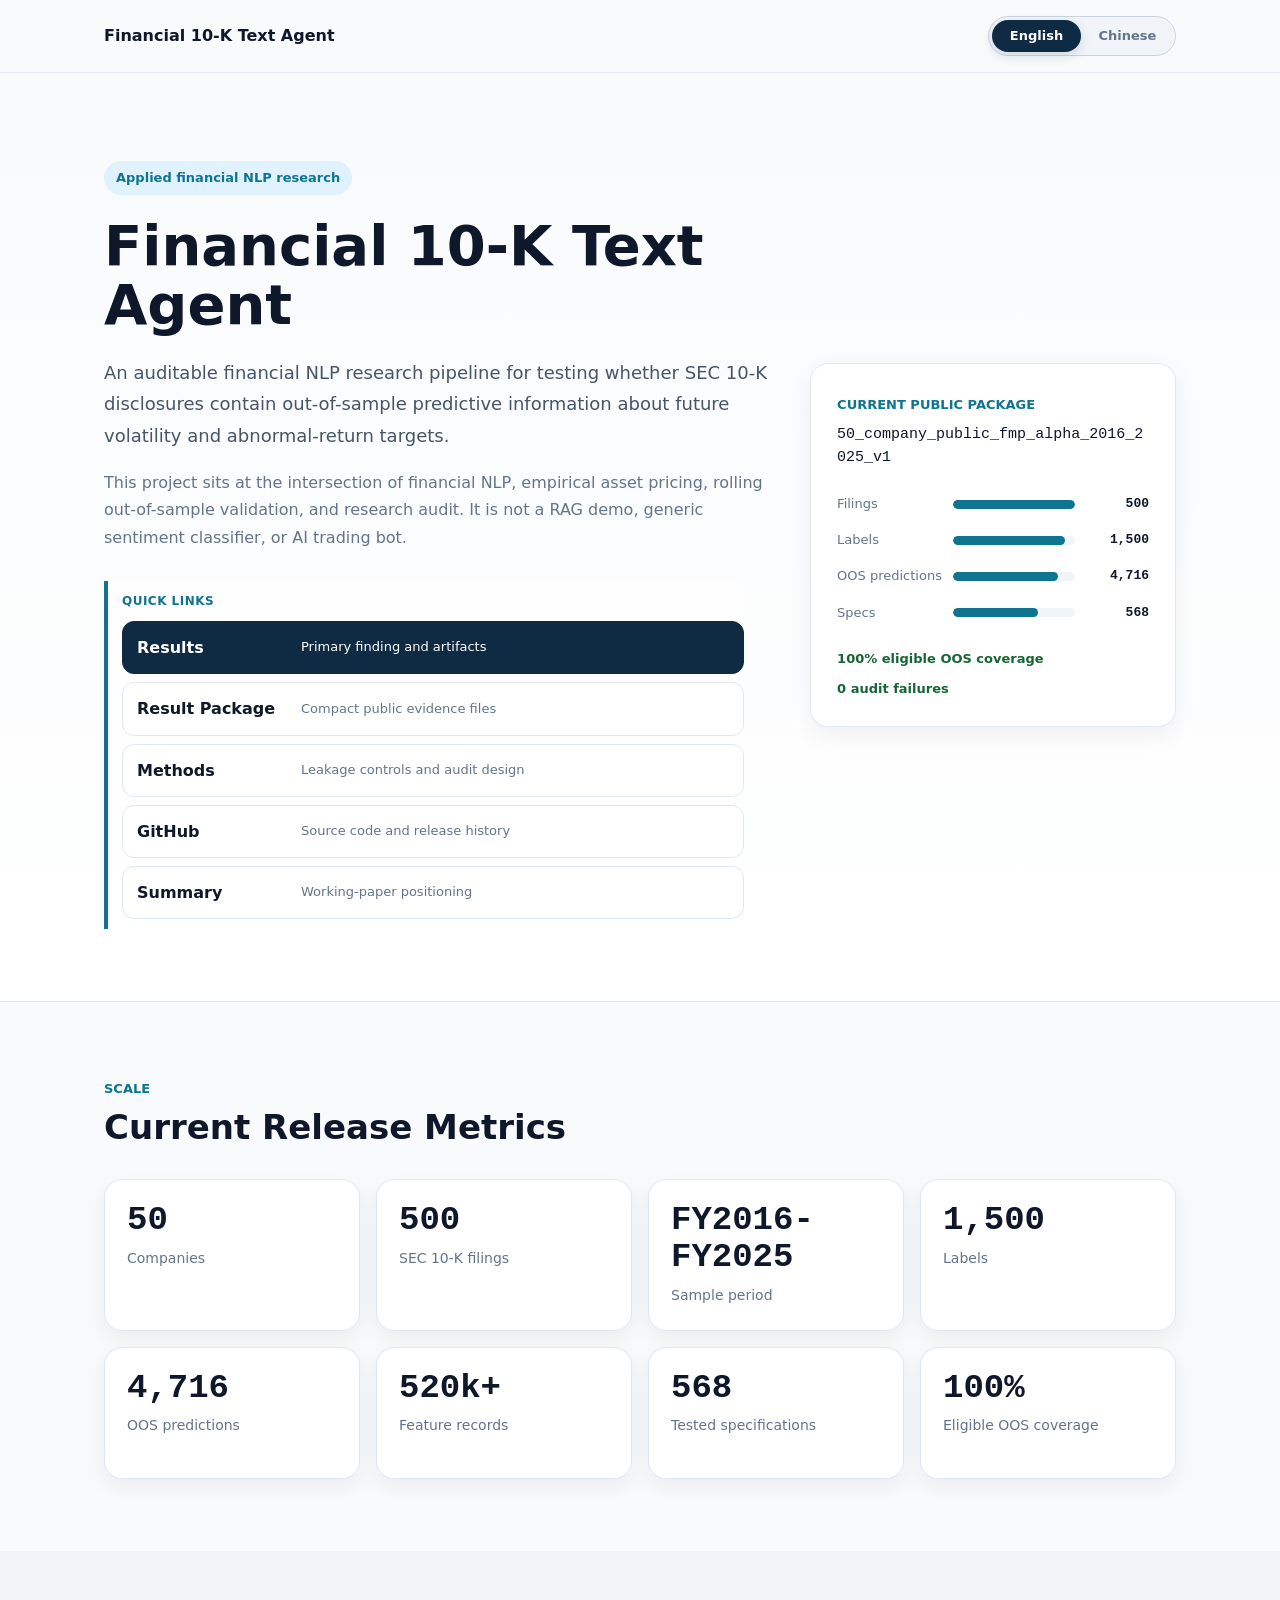
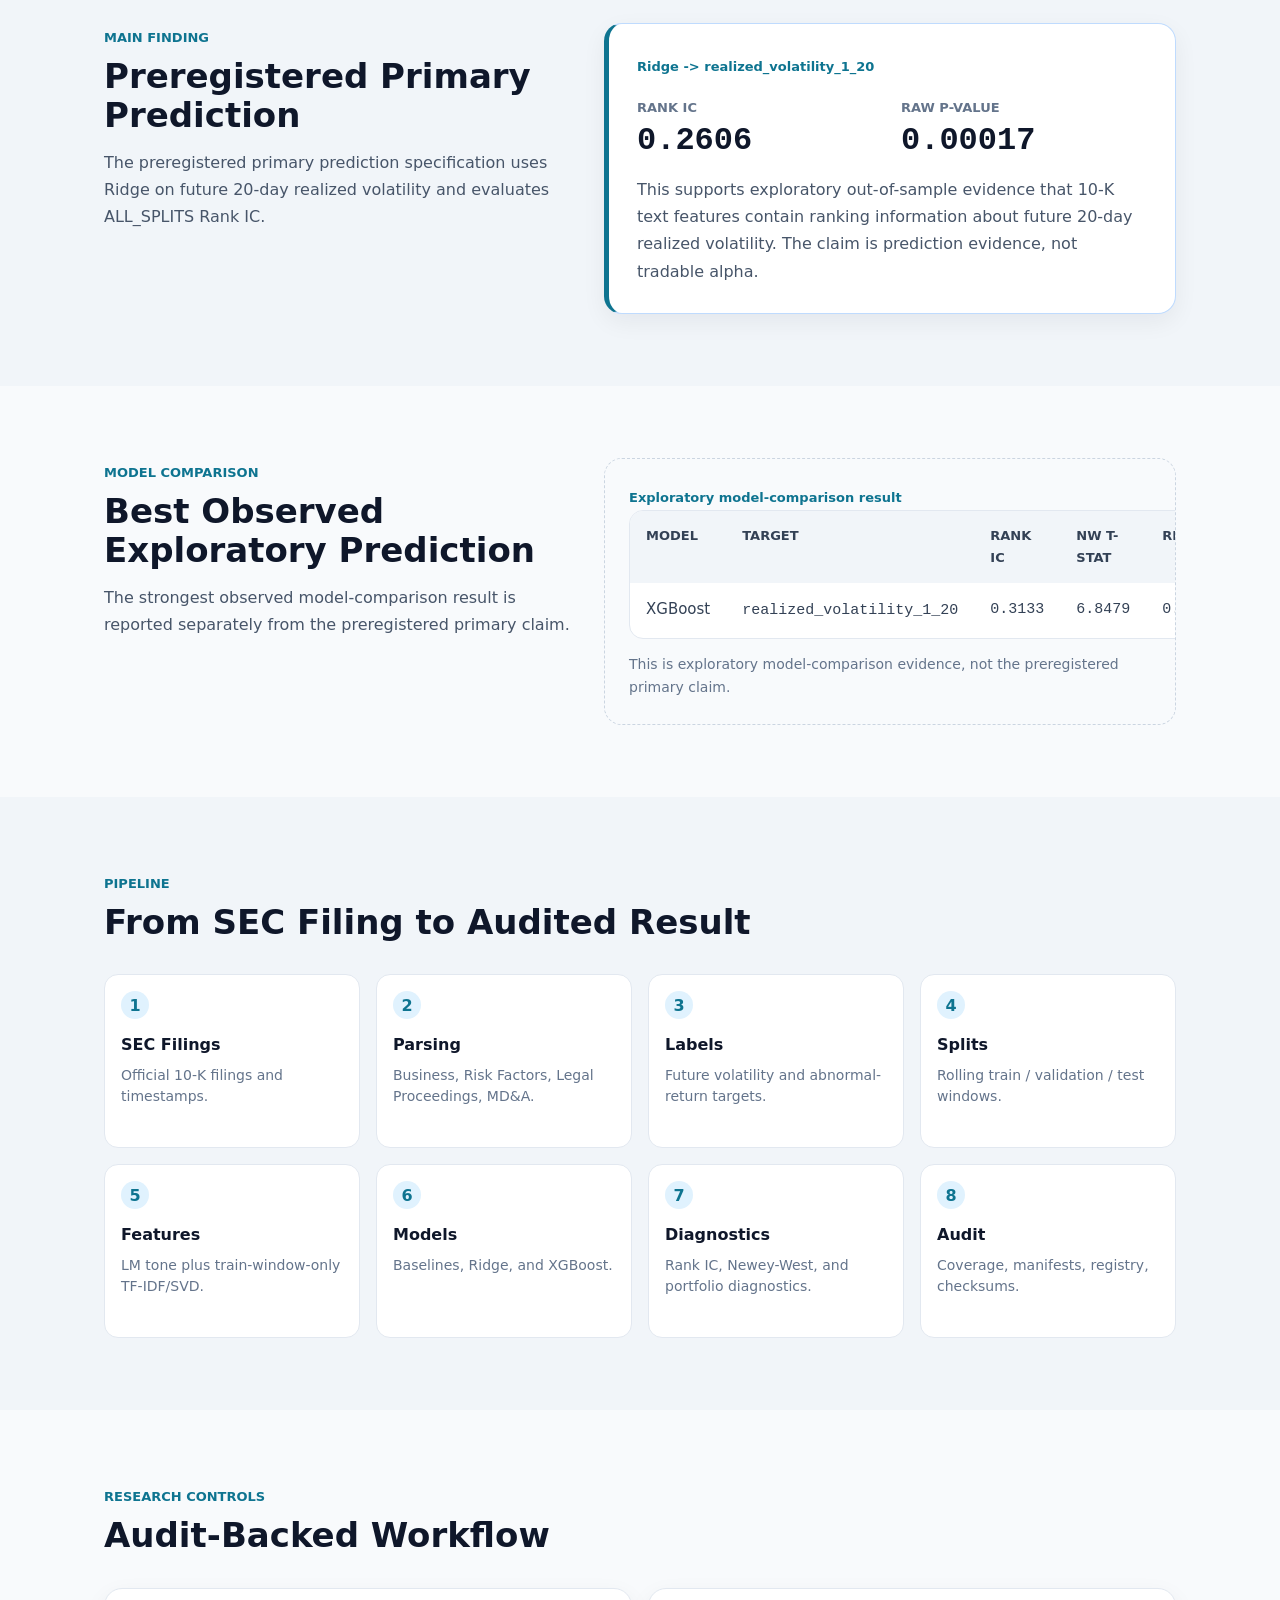
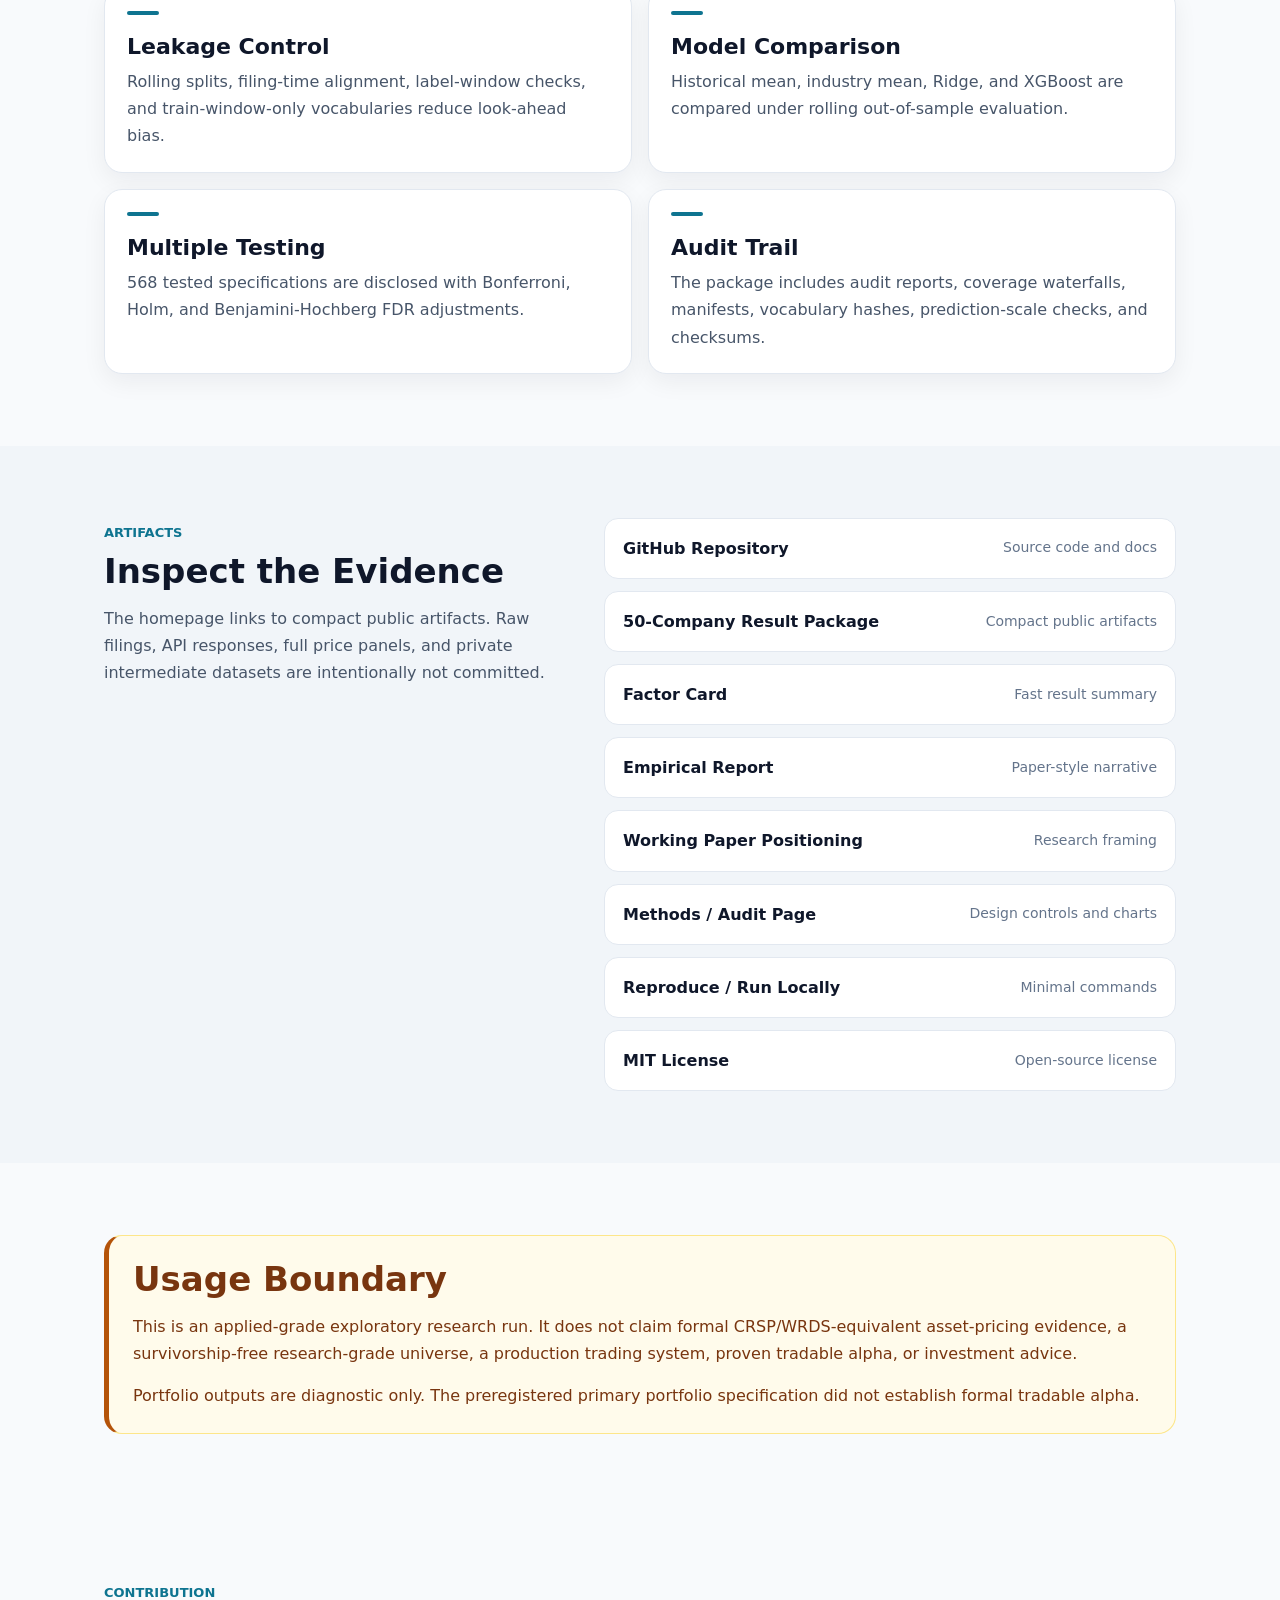
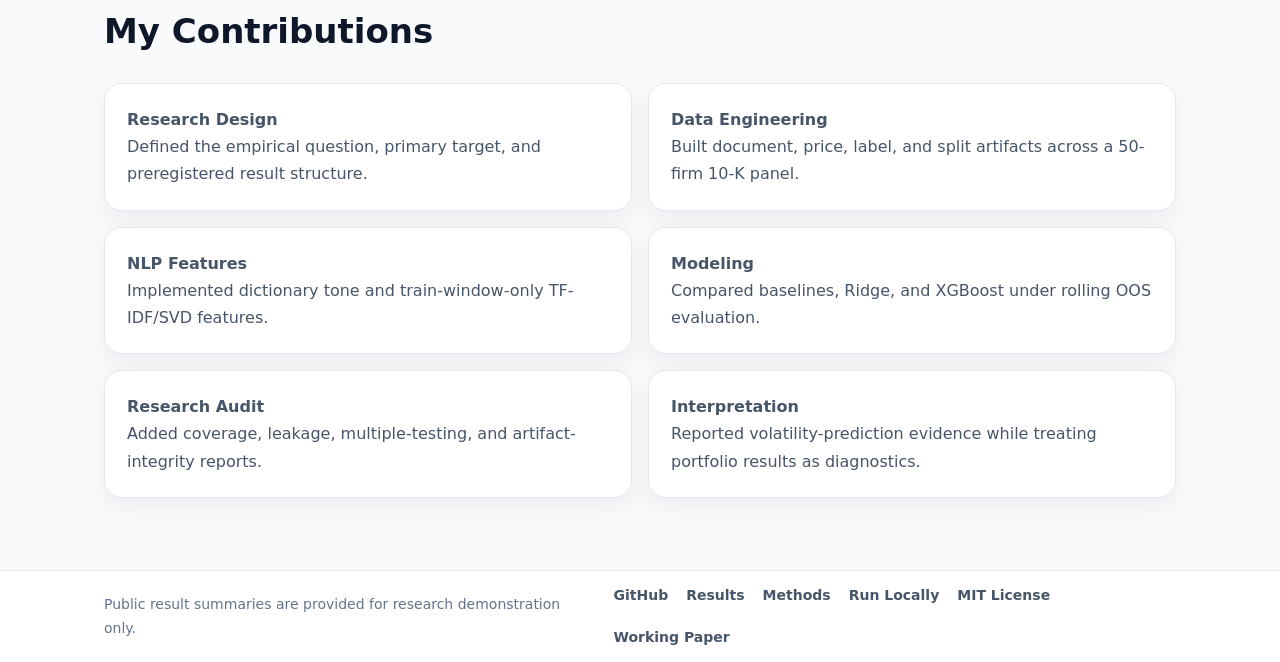
==== website/index.html @ 67bbce8f "Refine website navigation and hero actions" ====
<!doctype html>
<html lang="en">
  <head>
    <meta charset="utf-8">
    <meta name="viewport" content="width=device-width, initial-scale=1">
    <title>Financial 10-K Text Agent</title>
    <meta
      name="description"
      content="An auditable financial NLP research pipeline for testing whether SEC 10-K disclosures contain out-of-sample predictive information."
    >
    <link rel="stylesheet" href="assets/styles.css">
  </head>
  <body>
    <a class="skip-link" href="#main">Skip to content</a>
    <header class="site-header">
      <div class="container header-inner">
        <a class="brand" href="index.html">Financial 10-K Text Agent</a>
        <nav class="nav-links" aria-label="Primary navigation">
          <div class="language-switch" aria-label="Language switch">
            <a class="switch-option is-active" href="index.html" lang="en">English</a>
            <a class="switch-option" href="index.zh-CN.html" lang="zh-CN">Chinese</a>
          </div>
        </nav>
      </div>
    </header>

    <main id="main">
      <section class="hero">
        <div class="container hero-grid">
          <div class="hero-copy">
            <span class="badge">Applied financial NLP research</span>
            <h1>Financial 10-K Text Agent</h1>
            <p class="hero-subtitle">
              An auditable financial NLP research pipeline for testing whether SEC
              10-K disclosures contain out-of-sample predictive information about
              future volatility and abnormal-return targets.
            </p>
            <p class="hero-support">
              This project sits at the intersection of financial NLP, empirical
              asset pricing, rolling out-of-sample validation, and research audit.
              It is not a RAG demo, generic sentiment classifier, or AI trading bot.
            </p>
            <div class="action-rail" aria-label="Project links">
              <p class="action-rail-title">Quick links</p>
              <a class="action-link is-primary" href="results.html">
                <span>Results</span><small>Primary finding and artifacts</small>
              </a>
              <a
                class="action-link"
                href="https://github.com/uiclxh/financial-10k-text-agent/tree/main/docs/results/50_company_public_fmp_alpha_2016_2025_v1"
              >
                <span>Result Package</span><small>Compact public evidence files</small>
              </a>
              <a class="action-link" href="methods.html">
                <span>Methods</span><small>Leakage controls and audit design</small>
              </a>
              <a class="action-link" href="https://github.com/uiclxh/financial-10k-text-agent">
                <span>GitHub</span><small>Source code and release history</small>
              </a>
              <a
                class="action-link"
                href="https://github.com/uiclxh/financial-10k-text-agent/blob/main/docs/working_paper_positioning.md"
              >
                <span>Summary</span><small>Working-paper positioning</small>
              </a>
            </div>
          </div>

          <aside class="hero-panel" aria-label="Current run summary">
            <p class="eyebrow">Current public package</p>
            <p class="run-id">50_company_public_fmp_alpha_2016_2025_v1</p>
            <div class="mini-chart" aria-label="Result scale preview">
              <div class="mini-row">
                <span>Filings</span>
                <span class="bar" style="--bar-width: 100%"></span>
                <strong>500</strong>
              </div>
              <div class="mini-row">
                <span>Labels</span>
                <span class="bar" style="--bar-width: 92%"></span>
                <strong>1,500</strong>
              </div>
              <div class="mini-row">
                <span>OOS predictions</span>
                <span class="bar" style="--bar-width: 86%"></span>
                <strong>4,716</strong>
              </div>
              <div class="mini-row">
                <span>Specs</span>
                <span class="bar" style="--bar-width: 70%"></span>
                <strong>568</strong>
              </div>
            </div>
            <div class="status-strip">
              <span>100% eligible OOS coverage</span>
              <span>0 audit failures</span>
            </div>
          </aside>
        </div>
      </section>

      <section class="section">
        <div class="container">
          <div class="section-header">
            <p class="eyebrow">Scale</p>
            <h2>Current Release Metrics</h2>
          </div>
          <div class="metric-grid">
            <div class="metric-card"><div class="metric-number">50</div><div class="metric-label">Companies</div></div>
            <div class="metric-card"><div class="metric-number">500</div><div class="metric-label">SEC 10-K filings</div></div>
            <div class="metric-card"><div class="metric-number">FY2016-FY2025</div><div class="metric-label">Sample period</div></div>
            <div class="metric-card"><div class="metric-number">1,500</div><div class="metric-label">Labels</div></div>
            <div class="metric-card"><div class="metric-number">4,716</div><div class="metric-label">OOS predictions</div></div>
            <div class="metric-card"><div class="metric-number">520k+</div><div class="metric-label">Feature records</div></div>
            <div class="metric-card"><div class="metric-number">568</div><div class="metric-label">Tested specifications</div></div>
            <div class="metric-card"><div class="metric-number">100%</div><div class="metric-label">Eligible OOS coverage</div></div>
          </div>
        </div>
      </section>

      <section class="section muted">
        <div class="container finding-layout">
          <div class="section-header">
            <p class="eyebrow">Main finding</p>
            <h2>Preregistered Primary Prediction</h2>
            <p>
              The preregistered primary prediction specification uses Ridge on
              future 20-day realized volatility and evaluates ALL_SPLITS Rank IC.
            </p>
          </div>
          <div class="finding-card">
            <span class="card-label">Ridge -> realized_volatility_1_20</span>
            <div class="result-grid">
              <div>
                <span class="result-label">Rank IC</span>
                <strong class="result-number">0.2606</strong>
              </div>
              <div>
                <span class="result-label">Raw p-value</span>
                <strong class="result-number">0.00017</strong>
              </div>
            </div>
            <p>
              This supports exploratory out-of-sample evidence that 10-K text
              features contain ranking information about future 20-day realized
              volatility. The claim is prediction evidence, not tradable alpha.
            </p>
          </div>
        </div>
      </section>

      <section class="section">
        <div class="container split-section">
          <div>
            <p class="eyebrow">Model comparison</p>
            <h2>Best Observed Exploratory Prediction</h2>
            <p>
              The strongest observed model-comparison result is reported separately
              from the preregistered primary claim.
            </p>
          </div>
          <div class="exploratory-card">
            <span class="card-label">Exploratory model-comparison result</span>
            <table>
              <thead>
                <tr>
                  <th>Model</th>
                  <th>Target</th>
                  <th>Rank IC</th>
                  <th>NW t-stat</th>
                  <th>RMSE</th>
                </tr>
              </thead>
              <tbody>
                <tr>
                  <td>XGBoost</td>
                  <td><code>realized_volatility_1_20</code></td>
                  <td class="numeric">0.3133</td>
                  <td class="numeric">6.8479</td>
                  <td class="numeric">0.00834</td>
                </tr>
              </tbody>
            </table>
            <p class="small-note">
              This is exploratory model-comparison evidence, not the preregistered primary claim.
            </p>
          </div>
        </div>
      </section>

      <section class="section muted">
        <div class="container">
          <div class="section-header">
            <p class="eyebrow">Pipeline</p>
            <h2>From SEC Filing to Audited Result</h2>
          </div>
          <div class="pipeline" aria-label="Research pipeline">
            <div class="pipeline-step"><span class="step-index">1</span><strong>SEC Filings</strong><p>Official 10-K filings and timestamps.</p></div>
            <div class="pipeline-step"><span class="step-index">2</span><strong>Parsing</strong><p>Business, Risk Factors, Legal Proceedings, MD&A.</p></div>
            <div class="pipeline-step"><span class="step-index">3</span><strong>Labels</strong><p>Future volatility and abnormal-return targets.</p></div>
            <div class="pipeline-step"><span class="step-index">4</span><strong>Splits</strong><p>Rolling train / validation / test windows.</p></div>
            <div class="pipeline-step"><span class="step-index">5</span><strong>Features</strong><p>LM tone plus train-window-only TF-IDF/SVD.</p></div>
            <div class="pipeline-step"><span class="step-index">6</span><strong>Models</strong><p>Baselines, Ridge, and XGBoost.</p></div>
            <div class="pipeline-step"><span class="step-index">7</span><strong>Diagnostics</strong><p>Rank IC, Newey-West, and portfolio diagnostics.</p></div>
            <div class="pipeline-step"><span class="step-index">8</span><strong>Audit</strong><p>Coverage, manifests, registry, checksums.</p></div>
          </div>
        </div>
      </section>

      <section class="section">
        <div class="container">
          <div class="section-header">
            <p class="eyebrow">Research controls</p>
            <h2>Audit-Backed Workflow</h2>
          </div>
          <div class="control-grid">
            <div class="control-card"><span class="control-marker"></span><h3>Leakage Control</h3><p>Rolling splits, filing-time alignment, label-window checks, and train-window-only vocabularies reduce look-ahead bias.</p></div>
            <div class="control-card"><span class="control-marker"></span><h3>Model Comparison</h3><p>Historical mean, industry mean, Ridge, and XGBoost are compared under rolling out-of-sample evaluation.</p></div>
            <div class="control-card"><span class="control-marker"></span><h3>Multiple Testing</h3><p>568 tested specifications are disclosed with Bonferroni, Holm, and Benjamini-Hochberg FDR adjustments.</p></div>
            <div class="control-card"><span class="control-marker"></span><h3>Audit Trail</h3><p>The package includes audit reports, coverage waterfalls, manifests, vocabulary hashes, prediction-scale checks, and checksums.</p></div>
          </div>
        </div>
      </section>

      <section class="section muted">
        <div class="container split-section">
          <div>
            <p class="eyebrow">Artifacts</p>
            <h2>Inspect the Evidence</h2>
            <p>
              The homepage links to compact public artifacts. Raw filings, API
              responses, full price panels, and private intermediate datasets are
              intentionally not committed.
            </p>
          </div>
          <div class="artifact-list">
            <a class="artifact-card" href="https://github.com/uiclxh/financial-10k-text-agent"><span>GitHub Repository</span><span>Source code and docs</span></a>
            <a class="artifact-card" href="https://github.com/uiclxh/financial-10k-text-agent/tree/main/docs/results/50_company_public_fmp_alpha_2016_2025_v1"><span>50-Company Result Package</span><span>Compact public artifacts</span></a>
            <a class="artifact-card" href="https://github.com/uiclxh/financial-10k-text-agent/blob/main/docs/results/50_company_public_fmp_alpha_2016_2025_v1/factor_card.md"><span>Factor Card</span><span>Fast result summary</span></a>
            <a class="artifact-card" href="https://github.com/uiclxh/financial-10k-text-agent/blob/main/docs/results/50_company_public_fmp_alpha_2016_2025_v1/empirical_report.md"><span>Empirical Report</span><span>Paper-style narrative</span></a>
            <a class="artifact-card" href="https://github.com/uiclxh/financial-10k-text-agent/blob/main/docs/working_paper_positioning.md"><span>Working Paper Positioning</span><span>Research framing</span></a>
            <a class="artifact-card" href="methods.html"><span>Methods / Audit Page</span><span>Design controls and charts</span></a>
            <a class="artifact-card" href="results.html#reproducibility"><span>Reproduce / Run Locally</span><span>Minimal commands</span></a>
            <a class="artifact-card" href="https://github.com/uiclxh/financial-10k-text-agent/blob/main/LICENSE"><span>MIT License</span><span>Open-source license</span></a>
          </div>
        </div>
      </section>

      <section class="section">
        <div class="container">
          <div class="boundary-box">
            <h2>Usage Boundary</h2>
            <p>
              This is an applied-grade exploratory research run. It does not claim
              formal CRSP/WRDS-equivalent asset-pricing evidence, a survivorship-free
              research-grade universe, a production trading system, proven tradable
              alpha, or investment advice.
            </p>
            <p>
              Portfolio outputs are diagnostic only. The preregistered primary
              portfolio specification did not establish formal tradable alpha.
            </p>
          </div>
        </div>
      </section>

      <section class="section">
        <div class="container">
          <div class="section-header">
            <p class="eyebrow">Contribution</p>
            <h2>My Contributions</h2>
          </div>
          <div class="contribution-grid">
            <div class="contribution-card"><strong>Research Design</strong><p>Defined the empirical question, primary target, and preregistered result structure.</p></div>
            <div class="contribution-card"><strong>Data Engineering</strong><p>Built document, price, label, and split artifacts across a 50-firm 10-K panel.</p></div>
            <div class="contribution-card"><strong>NLP Features</strong><p>Implemented dictionary tone and train-window-only TF-IDF/SVD features.</p></div>
            <div class="contribution-card"><strong>Modeling</strong><p>Compared baselines, Ridge, and XGBoost under rolling OOS evaluation.</p></div>
            <div class="contribution-card"><strong>Research Audit</strong><p>Added coverage, leakage, multiple-testing, and artifact-integrity reports.</p></div>
            <div class="contribution-card"><strong>Interpretation</strong><p>Reported volatility-prediction evidence while treating portfolio results as diagnostics.</p></div>
          </div>
        </div>
      </section>
    </main>

    <footer class="site-footer">
      <div class="container footer-inner">
        <p>Public result summaries are provided for research demonstration only.</p>
        <nav class="footer-links" aria-label="Footer navigation">
          <a href="https://github.com/uiclxh/financial-10k-text-agent">GitHub</a>
          <a href="results.html">Results</a>
          <a href="methods.html">Methods</a>
          <a href="results.html#reproducibility">Run Locally</a>
          <a href="https://github.com/uiclxh/financial-10k-text-agent/blob/main/LICENSE">MIT License</a>
          <a href="https://github.com/uiclxh/financial-10k-text-agent/blob/main/docs/working_paper_positioning.md">Working Paper</a>
        </nav>
      </div>
    </footer>
  </body>
</html>
---- website/assets/styles.css ----
:root {
  --bg: #f8fafc;
  --surface: #ffffff;
  --surface-muted: #f1f5f9;
  --text-main: #0f172a;
  --text-secondary: #475569;
  --text-muted: #64748b;
  --primary: #0f2a43;
  --primary-light: #1e3a5f;
  --accent: #0e7490;
  --accent-soft: #e0f2fe;
  --success: #166534;
  --warning: #b45309;
  --warning-soft: #fffbeb;
  --border: #e2e8f0;
  --border-strong: #cbd5e1;
  --shadow: 0 8px 24px rgba(15, 23, 42, 0.06);
}

* {
  box-sizing: border-box;
}

html {
  scroll-behavior: smooth;
}

body {
  margin: 0;
  background: var(--bg);
  color: var(--text-secondary);
  font-family: Inter, ui-sans-serif, system-ui, -apple-system, BlinkMacSystemFont, "Segoe UI", sans-serif;
  font-size: 16px;
  line-height: 1.7;
}

a {
  color: inherit;
}

code,
.numeric,
.run-id,
.metric-number,
.result-number {
  font-family: "JetBrains Mono", "SFMono-Regular", Consolas, monospace;
}

h1,
h2,
h3,
p {
  margin-top: 0;
}

h1,
h2,
h3 {
  color: var(--text-main);
  letter-spacing: 0;
}

h1 {
  max-width: 760px;
  margin-bottom: 22px;
  font-size: 56px;
  font-weight: 750;
  line-height: 1.05;
}

h2 {
  margin-bottom: 14px;
  font-size: 34px;
  font-weight: 700;
  line-height: 1.15;
}

h3 {
  margin-bottom: 8px;
  font-size: 22px;
  font-weight: 650;
  line-height: 1.25;
}

p {
  margin-bottom: 0;
}

table {
  width: 100%;
  overflow: hidden;
  border: 1px solid var(--border);
  border-collapse: separate;
  border-spacing: 0;
  border-radius: 14px;
  background: var(--surface);
}

th,
td {
  padding: 14px 16px;
  border-bottom: 1px solid var(--border);
  text-align: left;
  vertical-align: top;
}

th {
  background: var(--surface-muted);
  color: #334155;
  font-size: 13px;
  font-weight: 700;
  text-transform: uppercase;
}

td {
  color: #334155;
  font-size: 15px;
}

tr:last-child th,
tr:last-child td {
  border-bottom: 0;
}

.skip-link {
  position: absolute;
  left: 16px;
  top: -48px;
  z-index: 100;
  padding: 10px 14px;
  border-radius: 8px;
  background: var(--primary);
  color: #ffffff;
  transition: top 0.2s ease;
}

.skip-link:focus {
  top: 16px;
}

.container {
  width: 100%;
  max-width: 1120px;
  margin: 0 auto;
  padding: 0 24px;
}

.narrow {
  max-width: 860px;
}

.site-header {
  position: sticky;
  top: 0;
  z-index: 20;
  border-bottom: 1px solid rgba(226, 232, 240, 0.9);
  background: rgba(248, 250, 252, 0.94);
  backdrop-filter: blur(12px);
}

.header-inner,
.footer-inner {
  display: flex;
  align-items: center;
  justify-content: space-between;
  gap: 24px;
  min-height: 72px;
}

.brand {
  color: var(--text-main);
  font-weight: 750;
  text-decoration: none;
}

.nav-links,
.footer-links {
  display: flex;
  flex-wrap: wrap;
  gap: 18px;
  color: var(--text-secondary);
  font-size: 14px;
  font-weight: 650;
}

.nav-links a,
.footer-links a {
  text-decoration: none;
}

.nav-links a:hover,
.footer-links a:hover {
  color: var(--accent);
}

.language-switch {
  display: inline-grid;
  grid-template-columns: 1fr 1fr;
  gap: 2px;
  align-items: center;
  min-width: 188px;
  padding: 3px;
  border: 1px solid var(--border-strong);
  border-radius: 999px;
  background: var(--surface-muted);
}

.switch-option {
  display: inline-flex;
  align-items: center;
  justify-content: center;
  min-height: 32px;
  padding: 4px 12px;
  border-radius: 999px;
  color: var(--text-muted);
  font-size: 13px;
  font-weight: 750;
  text-decoration: none;
}

.switch-option.is-active {
  background: var(--primary);
  box-shadow: 0 4px 12px rgba(15, 42, 67, 0.14);
  color: #ffffff;
}

.hero,
.page-hero {
  border-bottom: 1px solid var(--border);
  background: linear-gradient(180deg, #f8fafc 0%, #ffffff 100%);
}

.hero {
  padding: 88px 0 72px;
}

.page-hero {
  padding: 72px 0 56px;
}

.hero-grid {
  display: grid;
  grid-template-columns: minmax(0, 1.42fr) minmax(320px, 0.78fr);
  gap: 40px;
  align-items: center;
}

.hero-subtitle {
  max-width: 720px;
  color: var(--text-secondary);
  font-size: 18px;
  line-height: 1.75;
}

.hero-support {
  max-width: 720px;
  margin-top: 18px;
  color: var(--text-muted);
}

.badge,
.card-label,
.eyebrow {
  display: inline-flex;
  align-items: center;
  gap: 6px;
  color: var(--accent);
  font-size: 13px;
  font-weight: 700;
}

.badge {
  margin-bottom: 22px;
  padding: 6px 12px;
  border-radius: 999px;
  background: var(--accent-soft);
}

.eyebrow {
  margin-bottom: 8px;
  text-transform: uppercase;
}

.button-row {
  display: flex;
  flex-wrap: wrap;
  gap: 12px;
  margin-top: 28px;
}

.action-rail {
  display: grid;
  gap: 8px;
  max-width: 640px;
  margin-top: 30px;
  border-left: 4px solid var(--accent);
  border-radius: 0 16px 16px 0;
  background: rgba(255, 255, 255, 0.74);
  padding: 10px 0 10px 14px;
}

.action-rail-title {
  margin-bottom: 2px;
  color: var(--accent);
  font-size: 12px;
  font-weight: 800;
  letter-spacing: 0.04em;
  text-transform: uppercase;
}

.action-link {
  display: grid;
  grid-template-columns: 150px minmax(0, 1fr);
  gap: 14px;
  align-items: center;
  border: 1px solid var(--border);
  border-radius: 12px;
  background: var(--surface);
  padding: 12px 14px;
  color: inherit;
  text-decoration: none;
  transition: border-color 0.18s ease, box-shadow 0.18s ease, transform 0.18s ease;
}

.action-link:hover {
  border-color: var(--accent);
  box-shadow: 0 8px 20px rgba(15, 23, 42, 0.07);
  transform: translateY(-1px);
}

.action-link span {
  color: var(--text-main);
  font-weight: 800;
}

.action-link small {
  color: var(--text-muted);
  font-size: 13px;
  line-height: 1.45;
}

.action-link.is-primary {
  border-color: var(--primary);
  background: var(--primary);
}

.action-link.is-primary span,
.action-link.is-primary small {
  color: #ffffff;
}

.btn {
  display: inline-flex;
  align-items: center;
  justify-content: center;
  min-height: 48px;
  padding: 12px 18px;
  border-radius: 10px;
  font-weight: 700;
  text-decoration: none;
}

.btn-primary {
  border: 1px solid var(--primary);
  background: var(--primary);
  color: #ffffff;
}

.btn-result {
  min-height: 56px;
  padding: 14px 24px;
  border: 1px solid var(--primary);
  background: var(--primary);
  box-shadow: 0 12px 30px rgba(15, 42, 67, 0.18);
  color: #ffffff;
  font-size: 17px;
}

.btn-secondary {
  border: 1px solid var(--border-strong);
  background: #ffffff;
  color: var(--primary);
}

.hero-panel,
.finding-card,
.metric-card,
.control-card,
.contribution-card {
  border: 1px solid var(--border);
  border-radius: 18px;
  background: var(--surface);
  box-shadow: var(--shadow);
}

.hero-panel {
  padding: 26px;
}

.run-id {
  margin-bottom: 24px;
  color: var(--text-main);
  font-size: 15px;
  line-height: 1.5;
  overflow-wrap: anywhere;
}

.mini-chart {
  display: grid;
  gap: 14px;
}

.mini-row {
  display: grid;
  grid-template-columns: 106px minmax(72px, 1fr) 64px;
  gap: 10px;
  align-items: center;
  color: var(--text-muted);
  font-size: 13px;
}

.mini-row strong {
  color: var(--text-main);
  font-family: "JetBrains Mono", "SFMono-Regular", Consolas, monospace;
  text-align: right;
}

.bar {
  position: relative;
  height: 9px;
  overflow: hidden;
  border-radius: 999px;
  background: var(--surface-muted);
}

.bar::after {
  content: "";
  position: absolute;
  inset: 0 auto 0 0;
  width: var(--bar-width);
  border-radius: inherit;
  background: var(--accent);
}

.status-strip {
  display: grid;
  grid-template-columns: 1fr;
  gap: 8px;
  margin-top: 24px;
  color: var(--success);
  font-size: 13px;
  font-weight: 700;
}

.section {
  padding: 72px 0;
}

.muted {
  background: var(--surface-muted);
}

.section-header {
  max-width: 720px;
  margin-bottom: 32px;
}

.section-note {
  max-width: 820px;
  margin-top: 18px;
  color: var(--text-muted);
}

.metric-grid {
  display: grid;
  grid-template-columns: repeat(4, minmax(0, 1fr));
  gap: 16px;
}

.metric-grid.compact {
  grid-template-columns: repeat(4, minmax(0, 1fr));
}

.metric-card {
  min-height: 132px;
  padding: 22px;
}

.metric-number {
  color: var(--text-main);
  font-size: 34px;
  font-weight: 750;
  line-height: 1.08;
  overflow-wrap: anywhere;
}

.metric-label {
  margin-top: 8px;
  color: var(--text-muted);
  font-size: 14px;
}

.finding-layout,
.split-section {
  display: grid;
  grid-template-columns: minmax(0, 0.9fr) minmax(0, 1.1fr);
  gap: 32px;
  align-items: start;
}

.finding-card {
  border-color: #bfdbfe;
  border-left: 5px solid var(--accent);
  padding: 28px;
}

.exploratory-card {
  overflow-x: auto;
  border: 1px dashed var(--border-strong);
  border-radius: 18px;
  background: var(--bg);
  padding: 24px;
}

.result-grid {
  display: grid;
  grid-template-columns: repeat(2, minmax(0, 1fr));
  gap: 18px;
  margin: 18px 0 18px;
}

.result-label {
  display: block;
  color: var(--text-muted);
  font-size: 13px;
  font-weight: 700;
  text-transform: uppercase;
}

.result-number {
  display: block;
  margin-top: 4px;
  color: var(--text-main);
  font-size: 32px;
  font-weight: 750;
  line-height: 1.1;
}

.small-note {
  margin-top: 14px;
  color: var(--text-muted);
  font-size: 14px;
}

.pipeline {
  display: grid;
  grid-template-columns: repeat(4, minmax(0, 1fr));
  gap: 16px;
}

.pipeline-step {
  min-height: 174px;
  border: 1px solid var(--border);
  border-radius: 14px;
  background: var(--surface);
  padding: 16px;
}

.pipeline-step strong {
  display: block;
  margin: 12px 0 6px;
  color: var(--text-main);
}

.pipeline-step p {
  color: var(--text-muted);
  font-size: 14px;
  line-height: 1.55;
}

.step-index {
  display: inline-flex;
  align-items: center;
  justify-content: center;
  width: 28px;
  height: 28px;
  border-radius: 999px;
  background: var(--accent-soft);
  color: var(--accent);
  font-weight: 750;
}

.control-grid,
.contribution-grid,
.artifact-grid {
  display: grid;
  grid-template-columns: repeat(2, minmax(0, 1fr));
  gap: 16px;
}

.control-card,
.contribution-card {
  padding: 22px;
}

.control-marker {
  display: block;
  width: 32px;
  height: 4px;
  margin-bottom: 18px;
  border-radius: 999px;
  background: var(--accent);
}

.artifact-list {
  display: grid;
  gap: 12px;
}

.artifact-card {
  display: flex;
  align-items: center;
  justify-content: space-between;
  gap: 18px;
  border: 1px solid var(--border);
  border-radius: 14px;
  background: var(--surface);
  padding: 16px 18px;
  color: inherit;
  text-decoration: none;
}

.artifact-card:hover {
  border-color: var(--accent);
}

.artifact-card span:first-child {
  color: var(--text-main);
  font-weight: 700;
}

.artifact-card span:last-child {
  color: var(--text-muted);
  font-size: 14px;
  text-align: right;
}

.code-card {
  border: 1px solid var(--border);
  border-radius: 18px;
  background: var(--surface);
  box-shadow: var(--shadow);
  padding: 22px;
}

.code-card pre {
  overflow-x: auto;
  margin: 0;
  padding: 18px;
  border: 1px solid var(--border);
  border-radius: 14px;
  background: #0f172a;
  color: #e2e8f0;
  font-size: 14px;
  line-height: 1.65;
}

.code-card a {
  color: var(--accent);
  font-weight: 700;
}

.method-flow {
  display: grid;
  grid-template-columns: minmax(0, 1fr) auto minmax(0, 1fr) auto minmax(0, 1fr) auto minmax(0, 1fr) auto minmax(0, 1fr);
  gap: 10px;
  align-items: stretch;
}

.flow-node {
  display: flex;
  flex-direction: column;
  justify-content: center;
  min-height: 118px;
  border: 1px solid var(--border);
  border-radius: 16px;
  background: var(--surface);
  box-shadow: var(--shadow);
  padding: 18px;
}

.flow-node strong {
  color: var(--text-main);
  font-size: 16px;
}

.flow-node span {
  margin-top: 6px;
  color: var(--text-muted);
  font-size: 13px;
  line-height: 1.45;
}

.flow-arrow {
  display: flex;
  align-items: center;
  justify-content: center;
  color: var(--accent);
  font-family: "JetBrains Mono", "SFMono-Regular", Consolas, monospace;
  font-weight: 800;
}

.waterfall-card {
  display: grid;
  gap: 16px;
  border: 1px solid var(--border);
  border-radius: 18px;
  background: var(--surface);
  box-shadow: var(--shadow);
  padding: 22px;
}

.compact-chart {
  margin-top: 22px;
}

.waterfall-row {
  display: grid;
  grid-template-columns: 128px minmax(120px, 1fr) 72px;
  gap: 14px;
  align-items: center;
  color: var(--text-secondary);
  font-size: 14px;
}

.waterfall-track {
  display: block;
  height: 12px;
  overflow: hidden;
  border-radius: 999px;
  background: #eaf0f6;
}

.waterfall-track span {
  display: block;
  width: var(--bar-width);
  height: 100%;
  border-radius: inherit;
  background: var(--accent);
}

.waterfall-row strong {
  color: var(--text-main);
  font-family: "JetBrains Mono", "SFMono-Regular", Consolas, monospace;
  text-align: right;
}

.audit-summary {
  display: flex;
  flex-wrap: wrap;
  gap: 10px;
  padding-top: 4px;
}

.audit-summary span {
  display: inline-flex;
  gap: 6px;
  border-radius: 999px;
  background: #ecfdf5;
  padding: 6px 10px;
  color: var(--success);
  font-size: 13px;
  font-weight: 700;
}

.boundary-box {
  border: 1px solid #fde68a;
  border-left: 5px solid var(--warning);
  border-radius: 18px;
  background: var(--warning-soft);
  padding: 24px;
  color: #78350f;
}

.boundary-box h2 {
  color: #78350f;
}

.boundary-box p + p {
  margin-top: 14px;
}

.site-footer {
  border-top: 1px solid var(--border);
  background: var(--surface);
}

.footer-inner {
  min-height: 92px;
}

.footer-inner p {
  color: var(--text-muted);
  font-size: 14px;
}

.table-wrap {
  overflow-x: auto;
}

@media (max-width: 980px) {
  .hero-grid,
  .finding-layout,
  .split-section {
    grid-template-columns: 1fr;
  }

  .metric-grid,
  .metric-grid.compact,
  .pipeline,
  .method-flow {
    grid-template-columns: repeat(2, minmax(0, 1fr));
  }

  .flow-arrow {
    display: none;
  }
}

@media (max-width: 720px) {
  h1 {
    font-size: 38px;
  }

  h2 {
    font-size: 28px;
  }

  .hero,
  .page-hero,
  .section {
    padding: 52px 0;
  }

  .header-inner,
  .footer-inner {
    align-items: flex-start;
    flex-direction: column;
    justify-content: center;
    padding: 16px 24px;
  }

  .metric-grid,
  .metric-grid.compact,
  .pipeline,
  .method-flow,
  .control-grid,
  .contribution-grid,
  .artifact-grid,
  .result-grid {
    grid-template-columns: 1fr;
  }

  .metric-number {
    font-size: 30px;
  }

  .mini-row {
    grid-template-columns: 1fr;
    gap: 6px;
  }

  .action-rail {
    border-left-width: 3px;
    padding-left: 12px;
  }

  .action-link {
    grid-template-columns: 1fr;
    gap: 3px;
  }

  .waterfall-row {
    grid-template-columns: 1fr;
    gap: 7px;
  }

  .mini-row strong {
    text-align: left;
  }

  .waterfall-row strong {
    text-align: left;
  }

  .artifact-card {
    align-items: flex-start;
    flex-direction: column;
  }

  .artifact-card span:last-child {
    text-align: left;
  }

  .button-row,
  .btn {
    width: 100%;
  }
}
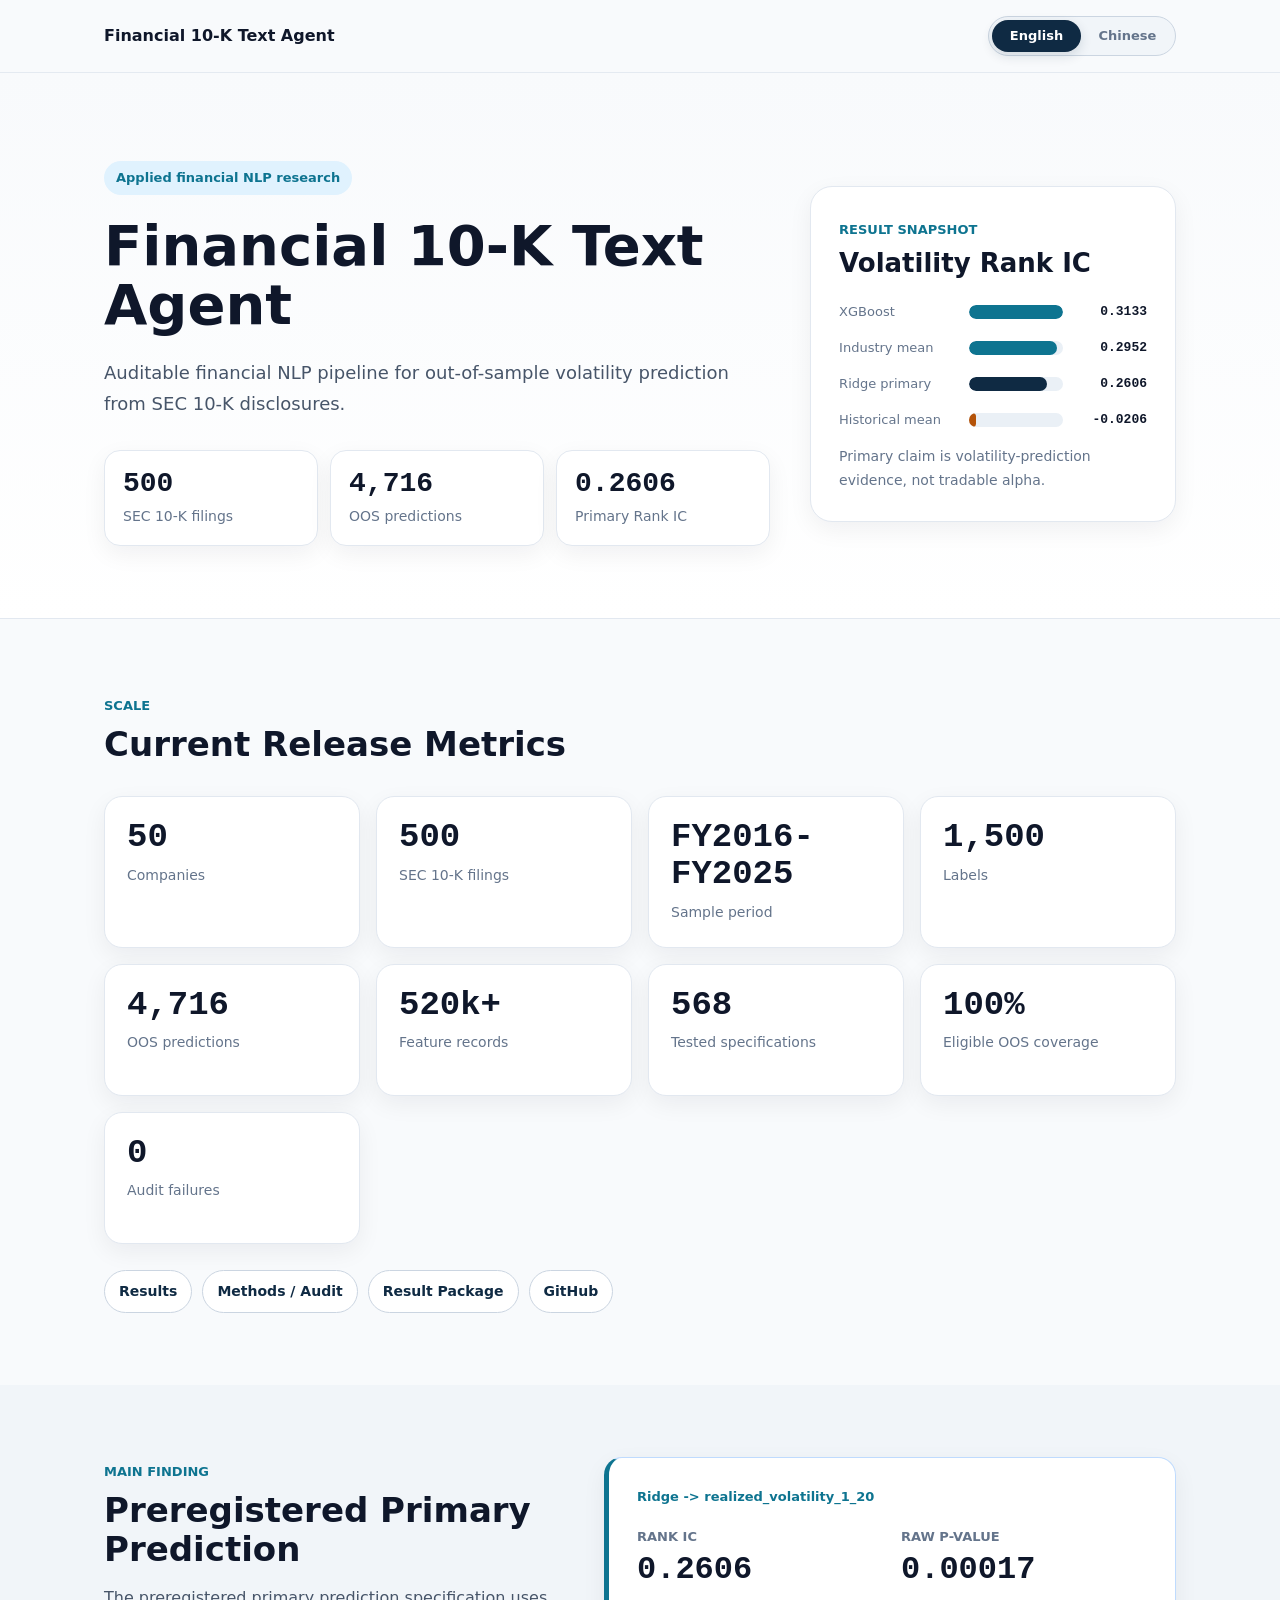
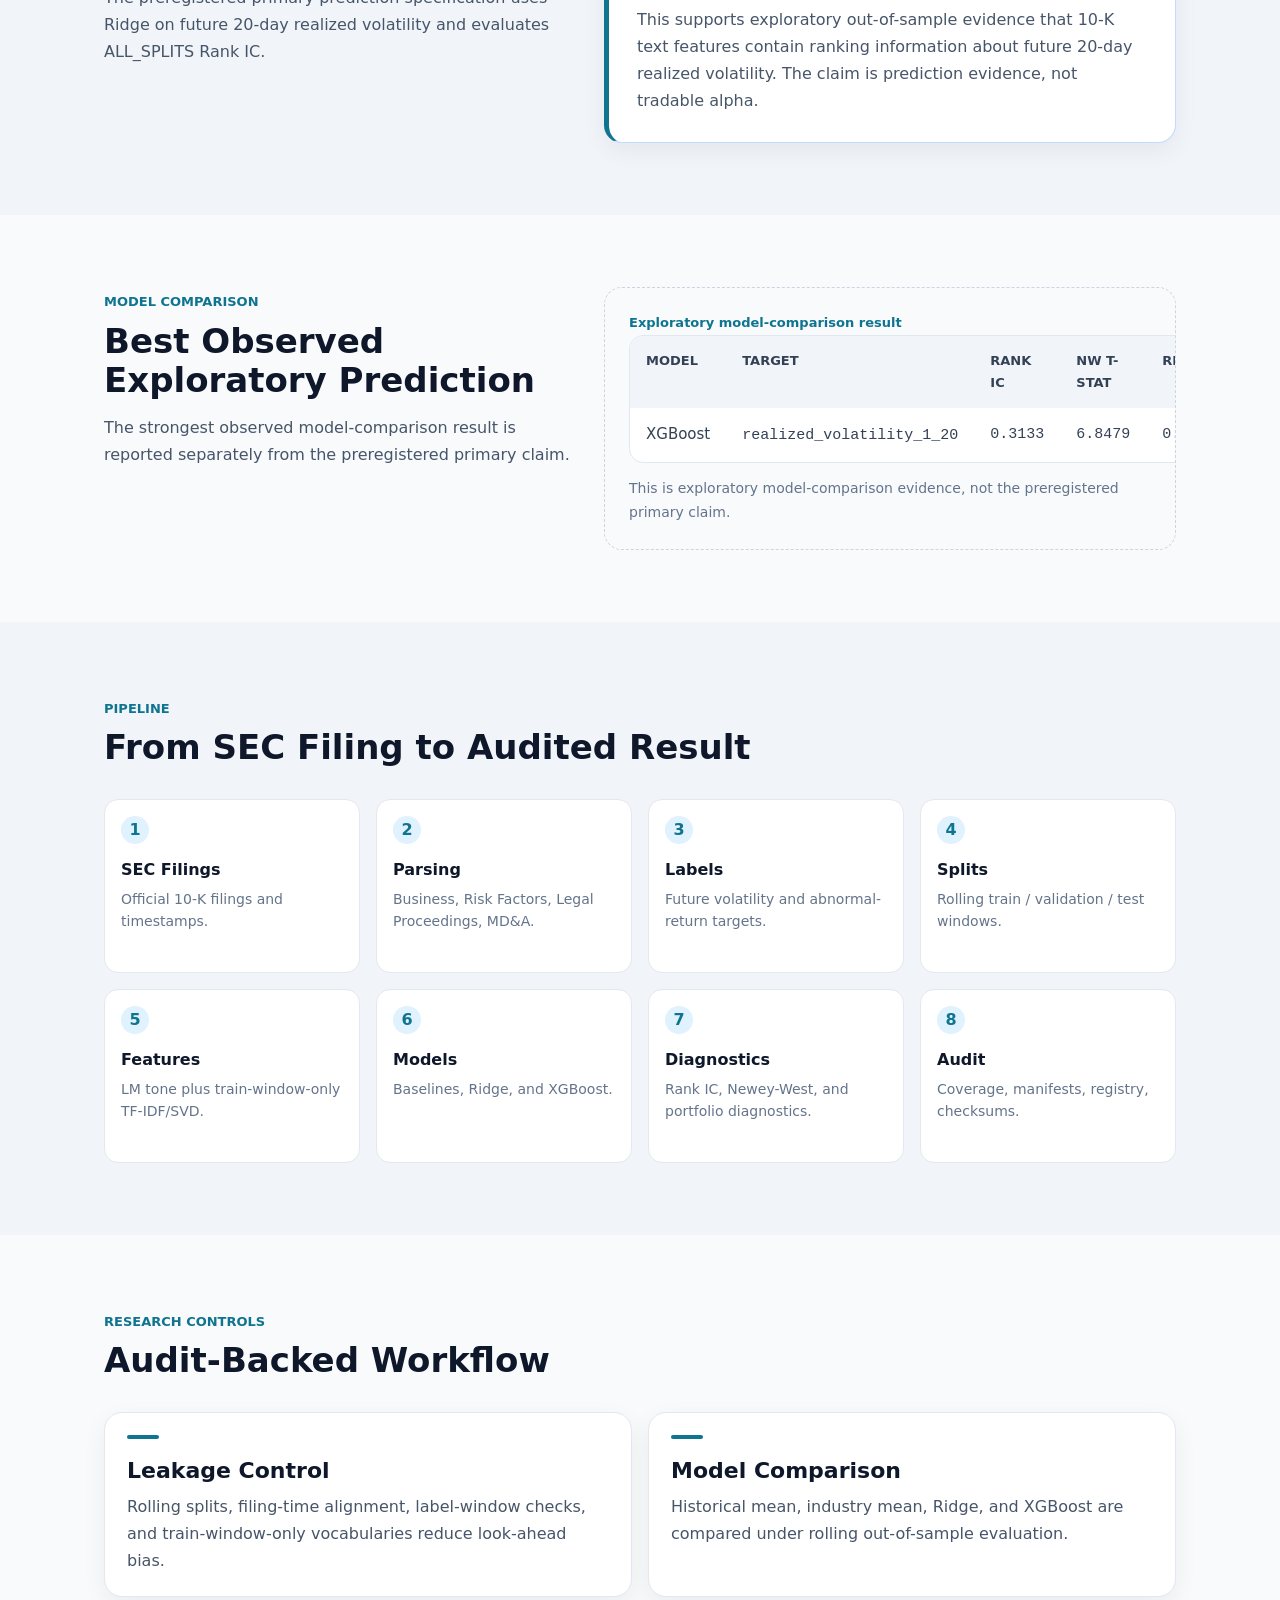
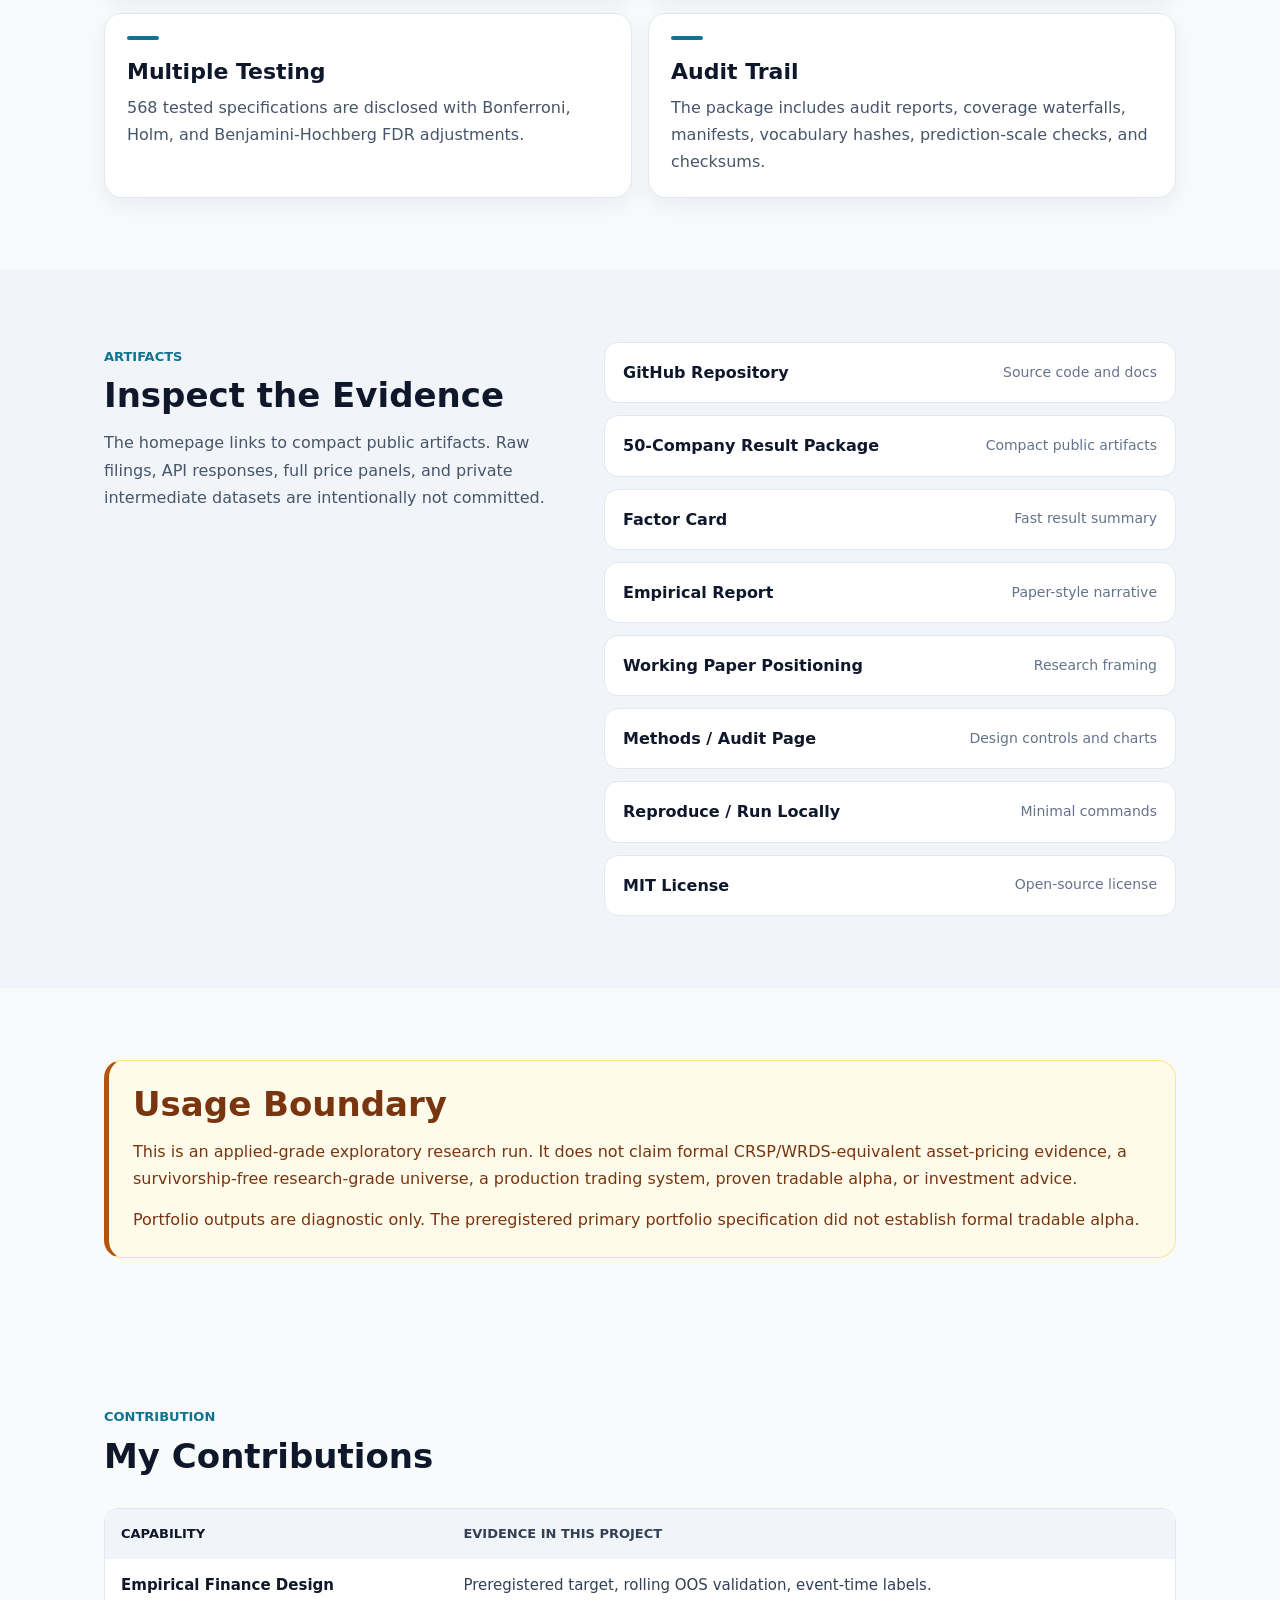
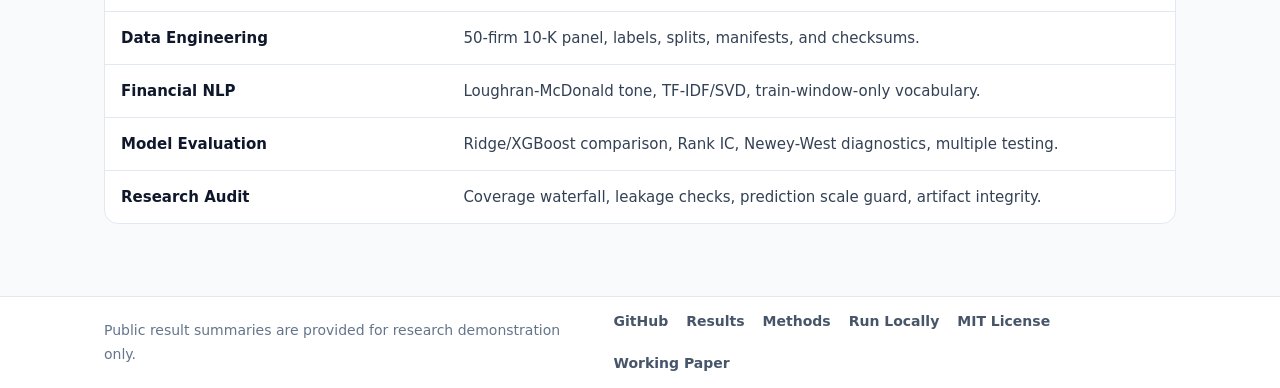
==== commit 6b234bdf: "Polish portfolio website information hierarchy" ====
--- a/website/index.html
+++ b/website/index.html
@@ -31,70 +31,51 @@
             <span class="badge">Applied financial NLP research</span>
             <h1>Financial 10-K Text Agent</h1>
             <p class="hero-subtitle">
-              An auditable financial NLP research pipeline for testing whether SEC
-              10-K disclosures contain out-of-sample predictive information about
-              future volatility and abnormal-return targets.
-            </p>
-            <p class="hero-support">
-              This project sits at the intersection of financial NLP, empirical
-              asset pricing, rolling out-of-sample validation, and research audit.
-              It is not a RAG demo, generic sentiment classifier, or AI trading bot.
-            </p>
-            <div class="action-rail" aria-label="Project links">
-              <p class="action-rail-title">Quick links</p>
-              <a class="action-link is-primary" href="results.html">
-                <span>Results</span><small>Primary finding and artifacts</small>
-              </a>
-              <a
-                class="action-link"
-                href="https://github.com/uiclxh/financial-10k-text-agent/tree/main/docs/results/50_company_public_fmp_alpha_2016_2025_v1"
-              >
-                <span>Result Package</span><small>Compact public evidence files</small>
-              </a>
-              <a class="action-link" href="methods.html">
-                <span>Methods</span><small>Leakage controls and audit design</small>
-              </a>
-              <a class="action-link" href="https://github.com/uiclxh/financial-10k-text-agent">
-                <span>GitHub</span><small>Source code and release history</small>
-              </a>
-              <a
-                class="action-link"
-                href="https://github.com/uiclxh/financial-10k-text-agent/blob/main/docs/working_paper_positioning.md"
-              >
-                <span>Summary</span><small>Working-paper positioning</small>
-              </a>
+              Auditable financial NLP pipeline for out-of-sample volatility
+              prediction from SEC 10-K disclosures.
+            </p>
+            <div class="hero-proof-grid" aria-label="Headline evidence">
+              <div class="proof-card">
+                <strong>500</strong>
+                <span>SEC 10-K filings</span>
+              </div>
+              <div class="proof-card">
+                <strong>4,716</strong>
+                <span>OOS predictions</span>
+              </div>
+              <div class="proof-card">
+                <strong>0.2606</strong>
+                <span>Primary Rank IC</span>
+              </div>
             </div>
           </div>
 
-          <aside class="hero-panel" aria-label="Current run summary">
-            <p class="eyebrow">Current public package</p>
-            <p class="run-id">50_company_public_fmp_alpha_2016_2025_v1</p>
-            <div class="mini-chart" aria-label="Result scale preview">
-              <div class="mini-row">
-                <span>Filings</span>
-                <span class="bar" style="--bar-width: 100%"></span>
-                <strong>500</strong>
-              </div>
-              <div class="mini-row">
-                <span>Labels</span>
-                <span class="bar" style="--bar-width: 92%"></span>
-                <strong>1,500</strong>
-              </div>
-              <div class="mini-row">
-                <span>OOS predictions</span>
-                <span class="bar" style="--bar-width: 86%"></span>
-                <strong>4,716</strong>
-              </div>
-              <div class="mini-row">
-                <span>Specs</span>
-                <span class="bar" style="--bar-width: 70%"></span>
-                <strong>568</strong>
+          <aside class="hero-visual" aria-label="Rank IC preview">
+            <p class="eyebrow">Result snapshot</p>
+            <h2>Volatility Rank IC</h2>
+            <div class="hero-rank-chart">
+              <div class="hero-rank-row">
+                <span>XGBoost</span>
+                <span class="rank-track"><span style="--bar-width: 100%"></span></span>
+                <strong>0.3133</strong>
+              </div>
+              <div class="hero-rank-row">
+                <span>Industry mean</span>
+                <span class="rank-track"><span style="--bar-width: 94%"></span></span>
+                <strong>0.2952</strong>
+              </div>
+              <div class="hero-rank-row is-primary">
+                <span>Ridge primary</span>
+                <span class="rank-track"><span style="--bar-width: 83%"></span></span>
+                <strong>0.2606</strong>
+              </div>
+              <div class="hero-rank-row is-negative">
+                <span>Historical mean</span>
+                <span class="rank-track"><span style="--bar-width: 7%"></span></span>
+                <strong>-0.0206</strong>
               </div>
             </div>
-            <div class="status-strip">
-              <span>100% eligible OOS coverage</span>
-              <span>0 audit failures</span>
-            </div>
+            <p class="small-note">Primary claim is volatility-prediction evidence, not tradable alpha.</p>
           </aside>
         </div>
       </section>
@@ -114,6 +95,13 @@
             <div class="metric-card"><div class="metric-number">520k+</div><div class="metric-label">Feature records</div></div>
             <div class="metric-card"><div class="metric-number">568</div><div class="metric-label">Tested specifications</div></div>
             <div class="metric-card"><div class="metric-number">100%</div><div class="metric-label">Eligible OOS coverage</div></div>
+            <div class="metric-card"><div class="metric-number">0</div><div class="metric-label">Audit failures</div></div>
+          </div>
+          <div class="project-link-strip" aria-label="Project navigation">
+            <a href="results.html">Results</a>
+            <a href="methods.html">Methods / Audit</a>
+            <a href="https://github.com/uiclxh/financial-10k-text-agent/tree/main/docs/results/50_company_public_fmp_alpha_2016_2025_v1">Result Package</a>
+            <a href="https://github.com/uiclxh/financial-10k-text-agent">GitHub</a>
           </div>
         </div>
       </section>
@@ -270,13 +258,22 @@
             <p class="eyebrow">Contribution</p>
             <h2>My Contributions</h2>
           </div>
-          <div class="contribution-grid">
-            <div class="contribution-card"><strong>Research Design</strong><p>Defined the empirical question, primary target, and preregistered result structure.</p></div>
-            <div class="contribution-card"><strong>Data Engineering</strong><p>Built document, price, label, and split artifacts across a 50-firm 10-K panel.</p></div>
-            <div class="contribution-card"><strong>NLP Features</strong><p>Implemented dictionary tone and train-window-only TF-IDF/SVD features.</p></div>
-            <div class="contribution-card"><strong>Modeling</strong><p>Compared baselines, Ridge, and XGBoost under rolling OOS evaluation.</p></div>
-            <div class="contribution-card"><strong>Research Audit</strong><p>Added coverage, leakage, multiple-testing, and artifact-integrity reports.</p></div>
-            <div class="contribution-card"><strong>Interpretation</strong><p>Reported volatility-prediction evidence while treating portfolio results as diagnostics.</p></div>
+          <div class="capability-table-wrap">
+            <table class="capability-table">
+              <thead>
+                <tr>
+                  <th>Capability</th>
+                  <th>Evidence in this project</th>
+                </tr>
+              </thead>
+              <tbody>
+                <tr><td>Empirical Finance Design</td><td>Preregistered target, rolling OOS validation, event-time labels.</td></tr>
+                <tr><td>Data Engineering</td><td>50-firm 10-K panel, labels, splits, manifests, and checksums.</td></tr>
+                <tr><td>Financial NLP</td><td>Loughran-McDonald tone, TF-IDF/SVD, train-window-only vocabulary.</td></tr>
+                <tr><td>Model Evaluation</td><td>Ridge/XGBoost comparison, Rank IC, Newey-West diagnostics, multiple testing.</td></tr>
+                <tr><td>Research Audit</td><td>Coverage waterfall, leakage checks, prediction scale guard, artifact integrity.</td></tr>
+              </tbody>
+            </table>
           </div>
         </div>
       </section>
--- a/website/assets/styles.css
+++ b/website/assets/styles.css
@@ -258,6 +258,79 @@
   color: var(--text-muted);
 }
 
+.hero-proof-grid {
+  display: grid;
+  grid-template-columns: repeat(3, minmax(0, 1fr));
+  gap: 12px;
+  max-width: 720px;
+  margin-top: 30px;
+}
+
+.proof-card {
+  border: 1px solid var(--border);
+  border-radius: 16px;
+  background: var(--surface);
+  box-shadow: var(--shadow);
+  padding: 18px;
+}
+
+.proof-card strong {
+  display: block;
+  color: var(--text-main);
+  font-family: "JetBrains Mono", "SFMono-Regular", Consolas, monospace;
+  font-size: 28px;
+  line-height: 1.1;
+}
+
+.proof-card span {
+  display: block;
+  margin-top: 8px;
+  color: var(--text-muted);
+  font-size: 14px;
+  line-height: 1.4;
+}
+
+.hero-visual {
+  border: 1px solid var(--border);
+  border-radius: 22px;
+  background: var(--surface);
+  box-shadow: var(--shadow);
+  padding: 28px;
+}
+
+.hero-visual h2 {
+  margin-bottom: 22px;
+  font-size: 26px;
+}
+
+.hero-rank-chart {
+  display: grid;
+  gap: 14px;
+}
+
+.hero-rank-row {
+  display: grid;
+  grid-template-columns: 118px minmax(90px, 1fr) 72px;
+  gap: 12px;
+  align-items: center;
+  color: var(--text-muted);
+  font-size: 13px;
+}
+
+.hero-rank-row strong {
+  color: var(--text-main);
+  font-family: "JetBrains Mono", "SFMono-Regular", Consolas, monospace;
+  text-align: right;
+}
+
+.hero-rank-row.is-primary .rank-track span {
+  background: var(--primary);
+}
+
+.hero-rank-row.is-negative .rank-track span {
+  background: var(--warning);
+}
+
 .badge,
 .card-label,
 .eyebrow {
@@ -452,6 +525,29 @@
   font-weight: 700;
 }
 
+.project-link-strip {
+  display: flex;
+  flex-wrap: wrap;
+  gap: 10px;
+  margin-top: 26px;
+}
+
+.project-link-strip a {
+  border: 1px solid var(--border-strong);
+  border-radius: 999px;
+  background: var(--surface);
+  color: var(--primary);
+  font-size: 14px;
+  font-weight: 800;
+  padding: 9px 14px;
+  text-decoration: none;
+}
+
+.project-link-strip a:hover {
+  border-color: var(--accent);
+  color: var(--accent);
+}
+
 .section {
   padding: 72px 0;
 }
@@ -508,13 +604,25 @@
   align-items: start;
 }
 
+.equal-cards {
+  align-items: stretch;
+}
+
+.equal-cards > * {
+  min-height: 100%;
+}
+
 .finding-card {
+  display: flex;
+  flex-direction: column;
   border-color: #bfdbfe;
   border-left: 5px solid var(--accent);
   padding: 28px;
 }
 
 .exploratory-card {
+  display: flex;
+  flex-direction: column;
   overflow-x: auto;
   border: 1px dashed var(--border-strong);
   border-radius: 18px;
@@ -550,6 +658,46 @@
   margin-top: 14px;
   color: var(--text-muted);
   font-size: 14px;
+}
+
+.result-summary-card {
+  display: grid;
+  grid-template-columns: minmax(0, 1.25fr) minmax(260px, 0.75fr);
+  gap: 24px;
+  align-items: center;
+  border: 1px solid var(--border);
+  border-left: 5px solid var(--accent);
+  border-radius: 20px;
+  background: var(--surface);
+  box-shadow: var(--shadow);
+  padding: 28px;
+}
+
+.result-summary-card h2 {
+  margin-bottom: 10px;
+}
+
+.result-claim-box {
+  border: 1px solid #fde68a;
+  border-radius: 16px;
+  background: var(--warning-soft);
+  padding: 18px;
+}
+
+.result-claim-box span {
+  display: block;
+  color: var(--warning);
+  font-size: 12px;
+  font-weight: 800;
+  letter-spacing: 0.04em;
+  text-transform: uppercase;
+}
+
+.result-claim-box strong {
+  display: block;
+  margin-top: 8px;
+  color: #78350f;
+  line-height: 1.45;
 }
 
 .pipeline {
@@ -603,6 +751,21 @@
   padding: 22px;
 }
 
+.capability-table-wrap {
+  overflow-x: auto;
+}
+
+.capability-table th:first-child,
+.capability-table td:first-child {
+  width: 32%;
+  color: var(--text-main);
+  font-weight: 800;
+}
+
+.capability-table td {
+  line-height: 1.6;
+}
+
 .control-marker {
   display: block;
   width: 32px;
@@ -653,6 +816,40 @@
   padding: 22px;
 }
 
+.code-toolbar {
+  display: flex;
+  align-items: center;
+  justify-content: space-between;
+  gap: 12px;
+  margin-bottom: 10px;
+}
+
+.code-toolbar span {
+  color: var(--text-muted);
+  font-size: 13px;
+  font-weight: 750;
+  text-transform: uppercase;
+}
+
+.copy-button {
+  border: 1px solid var(--border-strong);
+  border-radius: 999px;
+  background: var(--surface);
+  color: var(--primary);
+  cursor: pointer;
+  font: inherit;
+  font-size: 13px;
+  font-weight: 800;
+  padding: 7px 12px;
+}
+
+.copy-button:hover,
+.copy-button.is-copied {
+  border-color: var(--accent);
+  background: var(--accent-soft);
+  color: var(--accent);
+}
+
 .code-card pre {
   overflow-x: auto;
   margin: 0;
@@ -710,6 +907,57 @@
   font-weight: 800;
 }
 
+.leakage-flow-card {
+  display: grid;
+  gap: 8px;
+  border: 1px solid var(--border);
+  border-radius: 20px;
+  background: var(--surface);
+  box-shadow: var(--shadow);
+  padding: 22px;
+}
+
+.leakage-step {
+  display: grid;
+  grid-template-columns: 34px minmax(0, 1fr);
+  gap: 12px;
+  align-items: center;
+  border: 1px solid var(--border);
+  border-radius: 14px;
+  background: #fbfdff;
+  padding: 12px;
+}
+
+.leakage-step span {
+  display: inline-flex;
+  align-items: center;
+  justify-content: center;
+  width: 30px;
+  height: 30px;
+  border-radius: 999px;
+  background: var(--accent-soft);
+  color: var(--accent);
+  font-weight: 800;
+}
+
+.leakage-step strong {
+  display: block;
+  color: var(--text-main);
+}
+
+.leakage-step small {
+  display: block;
+  color: var(--text-muted);
+  font-size: 13px;
+  line-height: 1.45;
+}
+
+.leakage-arrow {
+  color: var(--accent);
+  font-weight: 900;
+  text-align: center;
+}
+
 .waterfall-card {
   display: grid;
   gap: 16px;
@@ -752,6 +1000,69 @@
 .waterfall-row strong {
   color: var(--text-main);
   font-family: "JetBrains Mono", "SFMono-Regular", Consolas, monospace;
+  text-align: right;
+}
+
+.model-chart-card {
+  display: grid;
+  gap: 14px;
+  border: 1px solid var(--border);
+  border-radius: 18px;
+  background: var(--surface);
+  box-shadow: var(--shadow);
+  padding: 22px;
+}
+
+.rank-chart-row {
+  display: grid;
+  grid-template-columns: 150px minmax(130px, 1fr) 72px;
+  gap: 14px;
+  align-items: center;
+}
+
+.rank-chart-row strong {
+  display: block;
+  color: var(--text-main);
+  font-size: 15px;
+}
+
+.rank-chart-row span {
+  color: var(--text-muted);
+  font-size: 13px;
+}
+
+.rank-track {
+  position: relative;
+  display: block;
+  height: 14px;
+  overflow: hidden;
+  border-radius: 999px;
+  background: #eaf0f6;
+}
+
+.rank-track span {
+  display: block;
+  width: var(--bar-width);
+  height: 100%;
+  border-radius: inherit;
+  background: var(--accent);
+}
+
+.rank-chart-row.is-primary .rank-track span {
+  background: var(--primary);
+}
+
+.rank-chart-row.is-exploratory .rank-track span {
+  background: #0891b2;
+}
+
+.rank-chart-row.is-negative .rank-track span {
+  background: var(--warning);
+}
+
+.rank-chart-row code {
+  color: var(--text-main);
+  font-weight: 800;
   text-align: right;
 }
 
@@ -815,6 +1126,10 @@
     grid-template-columns: 1fr;
   }
 
+  .result-summary-card {
+    grid-template-columns: 1fr;
+  }
+
   .metric-grid,
   .metric-grid.compact,
   .pipeline,
@@ -852,6 +1167,7 @@
 
   .metric-grid,
   .metric-grid.compact,
+  .hero-proof-grid,
   .pipeline,
   .method-flow,
   .control-grid,
@@ -870,6 +1186,11 @@
     gap: 6px;
   }
 
+  .hero-rank-row {
+    grid-template-columns: 1fr;
+    gap: 7px;
+  }
+
   .action-rail {
     border-left-width: 3px;
     padding-left: 12px;
@@ -885,11 +1206,18 @@
     gap: 7px;
   }
 
+  .rank-chart-row {
+    grid-template-columns: 1fr;
+    gap: 7px;
+  }
+
   .mini-row strong {
     text-align: left;
   }
 
-  .waterfall-row strong {
+  .waterfall-row strong,
+  .hero-rank-row strong,
+  .rank-chart-row code {
     text-align: left;
   }
 
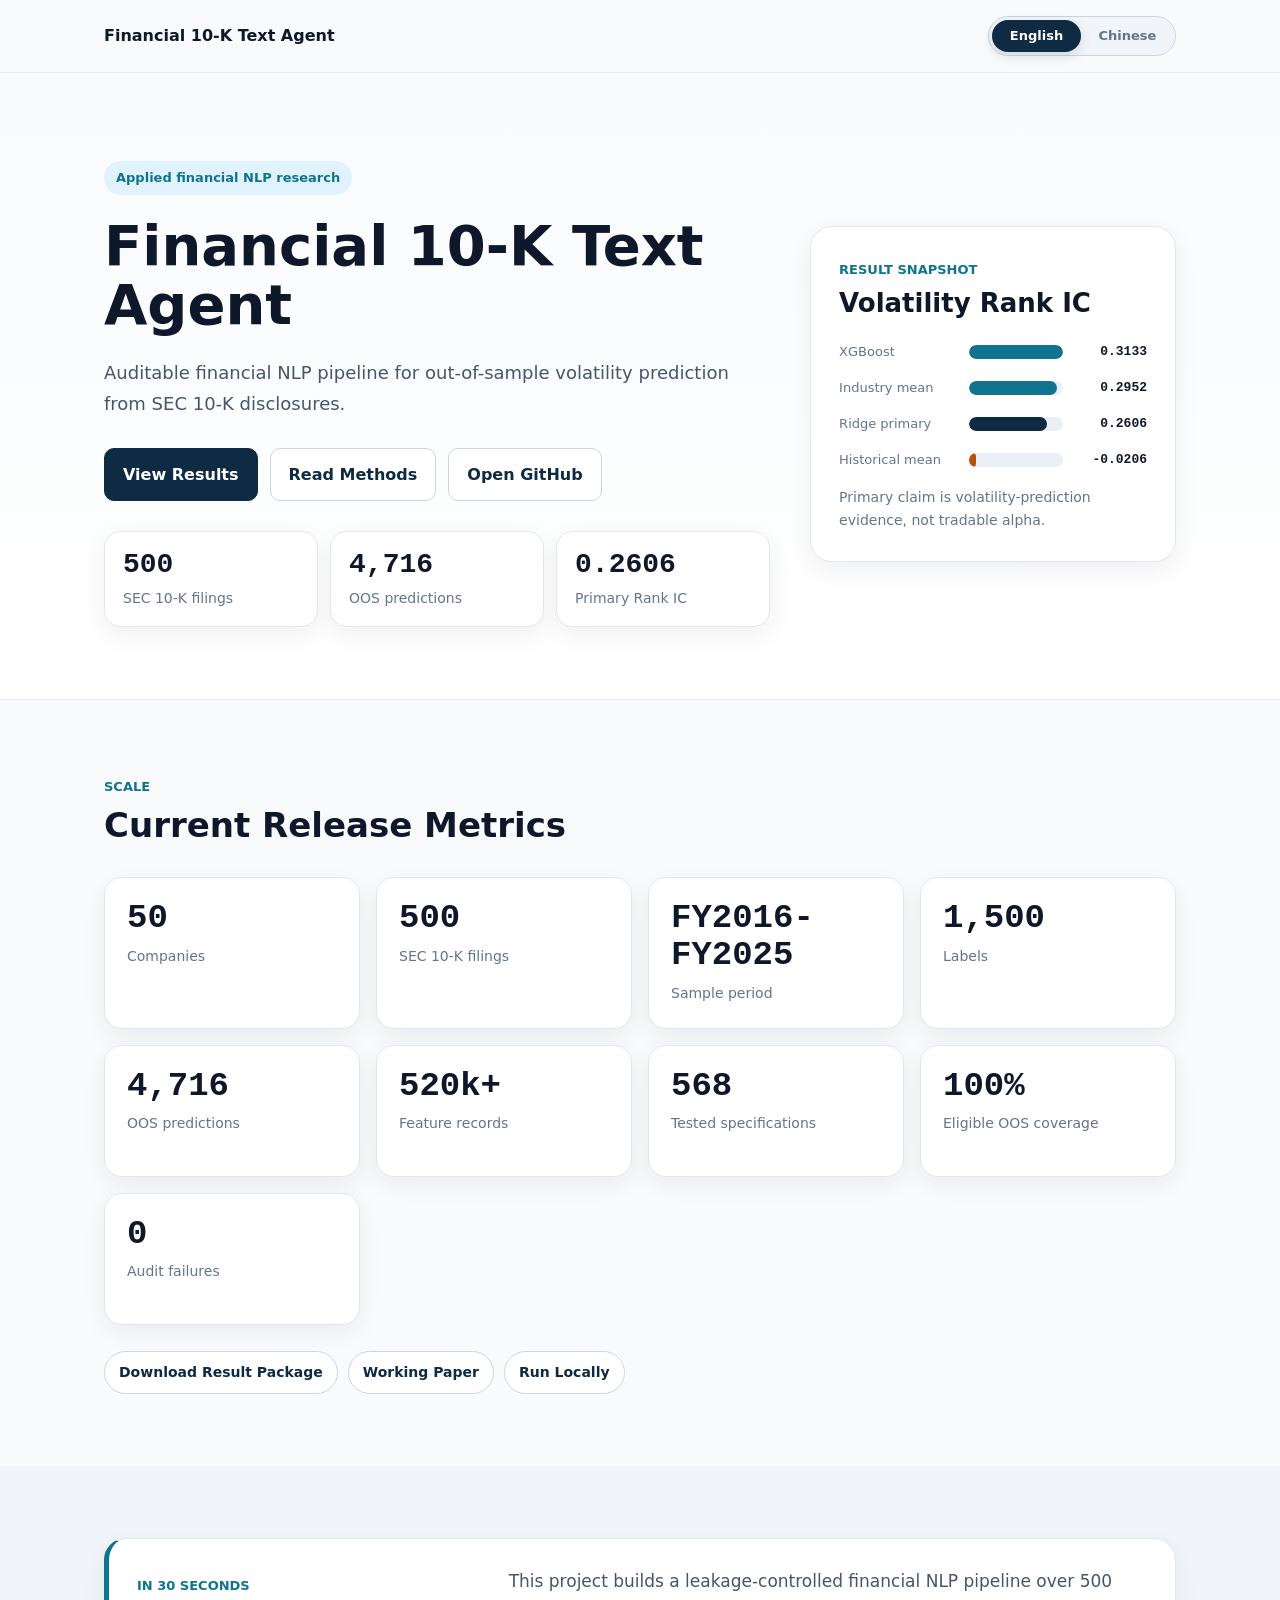
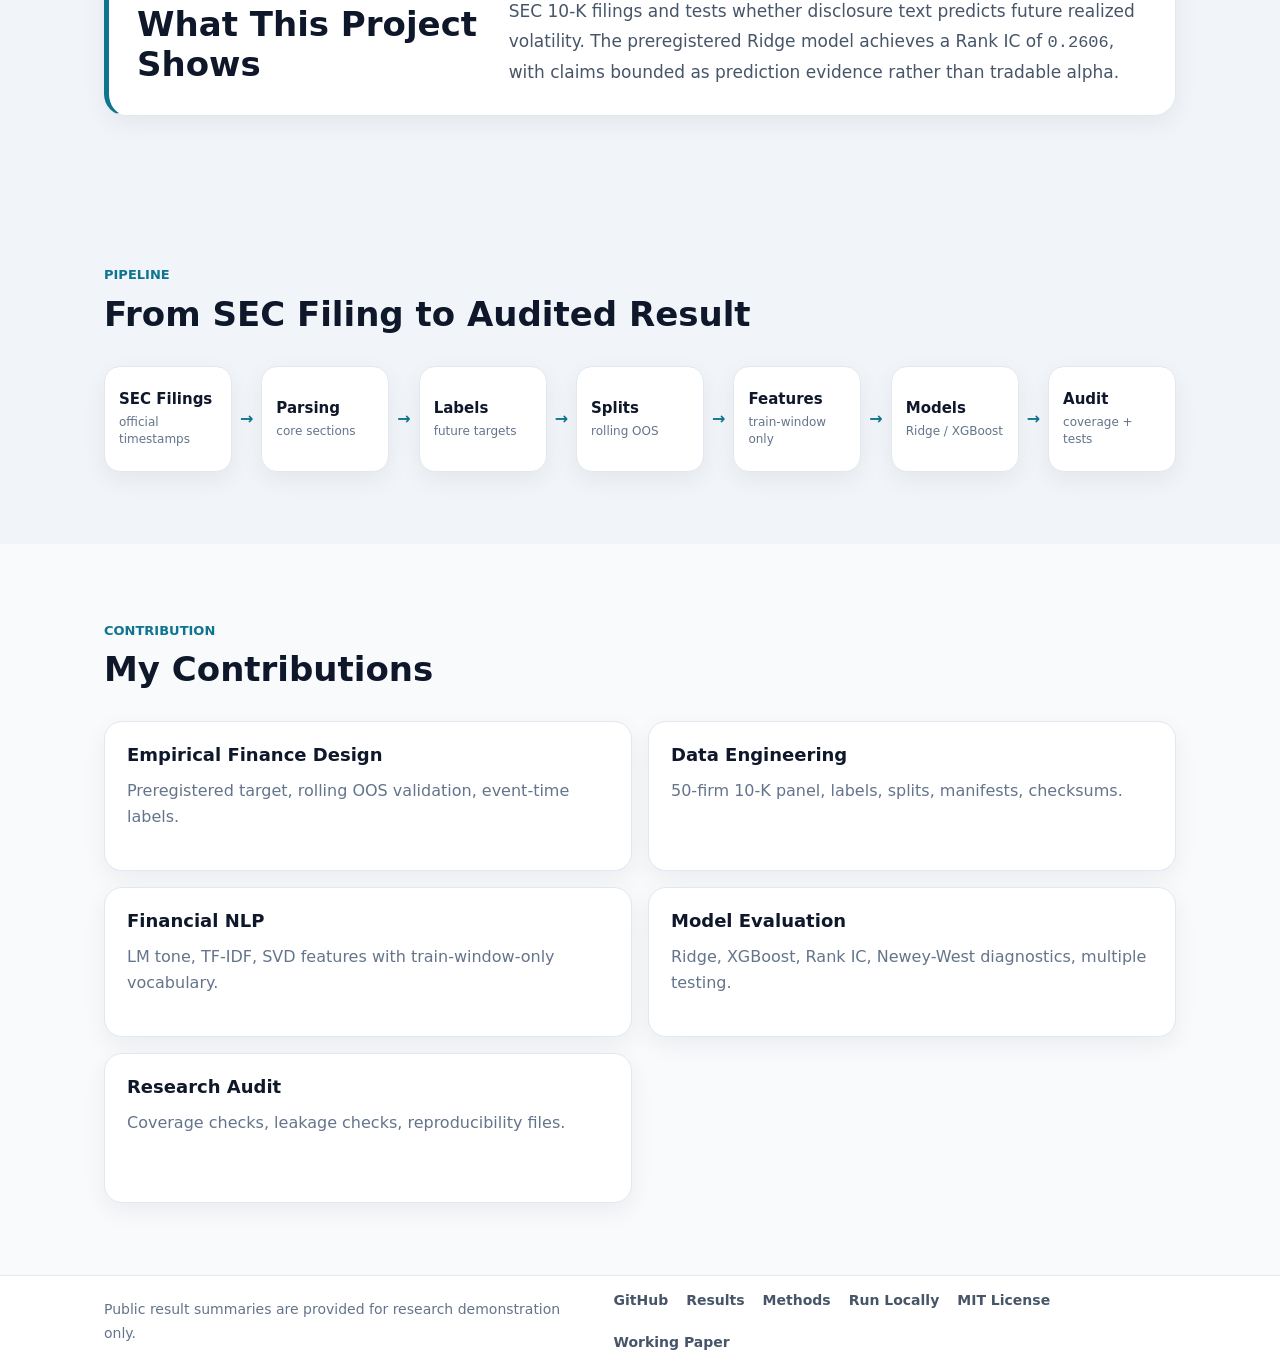
==== commit 81d39129: "Polish website portfolio homepage" ====
--- a/website/index.html
+++ b/website/index.html
@@ -34,6 +34,11 @@
               Auditable financial NLP pipeline for out-of-sample volatility
               prediction from SEC 10-K disclosures.
             </p>
+            <div class="hero-cta" aria-label="Primary project actions">
+              <a class="btn btn-primary" href="results.html">View Results</a>
+              <a class="btn btn-secondary" href="methods.html">Read Methods</a>
+              <a class="btn btn-secondary" href="https://github.com/uiclxh/financial-10k-text-agent">Open GitHub</a>
+            </div>
             <div class="hero-proof-grid" aria-label="Headline evidence">
               <div class="proof-card">
                 <strong>500</strong>
@@ -98,79 +103,26 @@
             <div class="metric-card"><div class="metric-number">0</div><div class="metric-label">Audit failures</div></div>
           </div>
           <div class="project-link-strip" aria-label="Project navigation">
-            <a href="results.html">Results</a>
-            <a href="methods.html">Methods / Audit</a>
-            <a href="https://github.com/uiclxh/financial-10k-text-agent/tree/main/docs/results/50_company_public_fmp_alpha_2016_2025_v1">Result Package</a>
-            <a href="https://github.com/uiclxh/financial-10k-text-agent">GitHub</a>
+            <a href="https://github.com/uiclxh/financial-10k-text-agent/tree/main/docs/results/50_company_public_fmp_alpha_2016_2025_v1">Download Result Package</a>
+            <a href="https://github.com/uiclxh/financial-10k-text-agent/blob/main/docs/working_paper_positioning.md">Working Paper</a>
+            <a href="results.html#reproducibility">Run Locally</a>
           </div>
         </div>
       </section>
 
       <section class="section muted">
-        <div class="container finding-layout">
-          <div class="section-header">
-            <p class="eyebrow">Main finding</p>
-            <h2>Preregistered Primary Prediction</h2>
-            <p>
-              The preregistered primary prediction specification uses Ridge on
-              future 20-day realized volatility and evaluates ALL_SPLITS Rank IC.
-            </p>
-          </div>
-          <div class="finding-card">
-            <span class="card-label">Ridge -> realized_volatility_1_20</span>
-            <div class="result-grid">
-              <div>
-                <span class="result-label">Rank IC</span>
-                <strong class="result-number">0.2606</strong>
-              </div>
-              <div>
-                <span class="result-label">Raw p-value</span>
-                <strong class="result-number">0.00017</strong>
-              </div>
+        <div class="container">
+          <div class="thirty-card">
+            <div>
+              <p class="eyebrow">In 30 seconds</p>
+              <h2>What This Project Shows</h2>
             </div>
             <p>
-              This supports exploratory out-of-sample evidence that 10-K text
-              features contain ranking information about future 20-day realized
-              volatility. The claim is prediction evidence, not tradable alpha.
-            </p>
-          </div>
-        </div>
-      </section>
-
-      <section class="section">
-        <div class="container split-section">
-          <div>
-            <p class="eyebrow">Model comparison</p>
-            <h2>Best Observed Exploratory Prediction</h2>
-            <p>
-              The strongest observed model-comparison result is reported separately
-              from the preregistered primary claim.
-            </p>
-          </div>
-          <div class="exploratory-card">
-            <span class="card-label">Exploratory model-comparison result</span>
-            <table>
-              <thead>
-                <tr>
-                  <th>Model</th>
-                  <th>Target</th>
-                  <th>Rank IC</th>
-                  <th>NW t-stat</th>
-                  <th>RMSE</th>
-                </tr>
-              </thead>
-              <tbody>
-                <tr>
-                  <td>XGBoost</td>
-                  <td><code>realized_volatility_1_20</code></td>
-                  <td class="numeric">0.3133</td>
-                  <td class="numeric">6.8479</td>
-                  <td class="numeric">0.00834</td>
-                </tr>
-              </tbody>
-            </table>
-            <p class="small-note">
-              This is exploratory model-comparison evidence, not the preregistered primary claim.
+              This project builds a leakage-controlled financial NLP pipeline over
+              500 SEC 10-K filings and tests whether disclosure text predicts
+              future realized volatility. The preregistered Ridge model achieves
+              a Rank IC of <code>0.2606</code>, with claims bounded as prediction
+              evidence rather than tradable alpha.
             </p>
           </div>
         </div>
@@ -182,72 +134,20 @@
             <p class="eyebrow">Pipeline</p>
             <h2>From SEC Filing to Audited Result</h2>
           </div>
-          <div class="pipeline" aria-label="Research pipeline">
-            <div class="pipeline-step"><span class="step-index">1</span><strong>SEC Filings</strong><p>Official 10-K filings and timestamps.</p></div>
-            <div class="pipeline-step"><span class="step-index">2</span><strong>Parsing</strong><p>Business, Risk Factors, Legal Proceedings, MD&A.</p></div>
-            <div class="pipeline-step"><span class="step-index">3</span><strong>Labels</strong><p>Future volatility and abnormal-return targets.</p></div>
-            <div class="pipeline-step"><span class="step-index">4</span><strong>Splits</strong><p>Rolling train / validation / test windows.</p></div>
-            <div class="pipeline-step"><span class="step-index">5</span><strong>Features</strong><p>LM tone plus train-window-only TF-IDF/SVD.</p></div>
-            <div class="pipeline-step"><span class="step-index">6</span><strong>Models</strong><p>Baselines, Ridge, and XGBoost.</p></div>
-            <div class="pipeline-step"><span class="step-index">7</span><strong>Diagnostics</strong><p>Rank IC, Newey-West, and portfolio diagnostics.</p></div>
-            <div class="pipeline-step"><span class="step-index">8</span><strong>Audit</strong><p>Coverage, manifests, registry, checksums.</p></div>
-          </div>
-        </div>
-      </section>
-
-      <section class="section">
-        <div class="container">
-          <div class="section-header">
-            <p class="eyebrow">Research controls</p>
-            <h2>Audit-Backed Workflow</h2>
-          </div>
-          <div class="control-grid">
-            <div class="control-card"><span class="control-marker"></span><h3>Leakage Control</h3><p>Rolling splits, filing-time alignment, label-window checks, and train-window-only vocabularies reduce look-ahead bias.</p></div>
-            <div class="control-card"><span class="control-marker"></span><h3>Model Comparison</h3><p>Historical mean, industry mean, Ridge, and XGBoost are compared under rolling out-of-sample evaluation.</p></div>
-            <div class="control-card"><span class="control-marker"></span><h3>Multiple Testing</h3><p>568 tested specifications are disclosed with Bonferroni, Holm, and Benjamini-Hochberg FDR adjustments.</p></div>
-            <div class="control-card"><span class="control-marker"></span><h3>Audit Trail</h3><p>The package includes audit reports, coverage waterfalls, manifests, vocabulary hashes, prediction-scale checks, and checksums.</p></div>
-          </div>
-        </div>
-      </section>
-
-      <section class="section muted">
-        <div class="container split-section">
-          <div>
-            <p class="eyebrow">Artifacts</p>
-            <h2>Inspect the Evidence</h2>
-            <p>
-              The homepage links to compact public artifacts. Raw filings, API
-              responses, full price panels, and private intermediate datasets are
-              intentionally not committed.
-            </p>
-          </div>
-          <div class="artifact-list">
-            <a class="artifact-card" href="https://github.com/uiclxh/financial-10k-text-agent"><span>GitHub Repository</span><span>Source code and docs</span></a>
-            <a class="artifact-card" href="https://github.com/uiclxh/financial-10k-text-agent/tree/main/docs/results/50_company_public_fmp_alpha_2016_2025_v1"><span>50-Company Result Package</span><span>Compact public artifacts</span></a>
-            <a class="artifact-card" href="https://github.com/uiclxh/financial-10k-text-agent/blob/main/docs/results/50_company_public_fmp_alpha_2016_2025_v1/factor_card.md"><span>Factor Card</span><span>Fast result summary</span></a>
-            <a class="artifact-card" href="https://github.com/uiclxh/financial-10k-text-agent/blob/main/docs/results/50_company_public_fmp_alpha_2016_2025_v1/empirical_report.md"><span>Empirical Report</span><span>Paper-style narrative</span></a>
-            <a class="artifact-card" href="https://github.com/uiclxh/financial-10k-text-agent/blob/main/docs/working_paper_positioning.md"><span>Working Paper Positioning</span><span>Research framing</span></a>
-            <a class="artifact-card" href="methods.html"><span>Methods / Audit Page</span><span>Design controls and charts</span></a>
-            <a class="artifact-card" href="results.html#reproducibility"><span>Reproduce / Run Locally</span><span>Minimal commands</span></a>
-            <a class="artifact-card" href="https://github.com/uiclxh/financial-10k-text-agent/blob/main/LICENSE"><span>MIT License</span><span>Open-source license</span></a>
-          </div>
-        </div>
-      </section>
-
-      <section class="section">
-        <div class="container">
-          <div class="boundary-box">
-            <h2>Usage Boundary</h2>
-            <p>
-              This is an applied-grade exploratory research run. It does not claim
-              formal CRSP/WRDS-equivalent asset-pricing evidence, a survivorship-free
-              research-grade universe, a production trading system, proven tradable
-              alpha, or investment advice.
-            </p>
-            <p>
-              Portfolio outputs are diagnostic only. The preregistered primary
-              portfolio specification did not establish formal tradable alpha.
-            </p>
+          <div class="pipeline-flow" aria-label="Research pipeline">
+            <div class="pipeline-node"><strong>SEC Filings</strong><span>official timestamps</span></div>
+            <div class="pipeline-arrow" aria-hidden="true">→</div>
+            <div class="pipeline-node"><strong>Parsing</strong><span>core sections</span></div>
+            <div class="pipeline-arrow" aria-hidden="true">→</div>
+            <div class="pipeline-node"><strong>Labels</strong><span>future targets</span></div>
+            <div class="pipeline-arrow" aria-hidden="true">→</div>
+            <div class="pipeline-node"><strong>Splits</strong><span>rolling OOS</span></div>
+            <div class="pipeline-arrow" aria-hidden="true">→</div>
+            <div class="pipeline-node"><strong>Features</strong><span>train-window only</span></div>
+            <div class="pipeline-arrow" aria-hidden="true">→</div>
+            <div class="pipeline-node"><strong>Models</strong><span>Ridge / XGBoost</span></div>
+            <div class="pipeline-arrow" aria-hidden="true">→</div>
+            <div class="pipeline-node"><strong>Audit</strong><span>coverage + tests</span></div>
           </div>
         </div>
       </section>
@@ -258,22 +158,12 @@
             <p class="eyebrow">Contribution</p>
             <h2>My Contributions</h2>
           </div>
-          <div class="capability-table-wrap">
-            <table class="capability-table">
-              <thead>
-                <tr>
-                  <th>Capability</th>
-                  <th>Evidence in this project</th>
-                </tr>
-              </thead>
-              <tbody>
-                <tr><td>Empirical Finance Design</td><td>Preregistered target, rolling OOS validation, event-time labels.</td></tr>
-                <tr><td>Data Engineering</td><td>50-firm 10-K panel, labels, splits, manifests, and checksums.</td></tr>
-                <tr><td>Financial NLP</td><td>Loughran-McDonald tone, TF-IDF/SVD, train-window-only vocabulary.</td></tr>
-                <tr><td>Model Evaluation</td><td>Ridge/XGBoost comparison, Rank IC, Newey-West diagnostics, multiple testing.</td></tr>
-                <tr><td>Research Audit</td><td>Coverage waterfall, leakage checks, prediction scale guard, artifact integrity.</td></tr>
-              </tbody>
-            </table>
+          <div class="capability-card-grid">
+            <div class="capability-card"><strong>Empirical Finance Design</strong><p>Preregistered target, rolling OOS validation, event-time labels.</p></div>
+            <div class="capability-card"><strong>Data Engineering</strong><p>50-firm 10-K panel, labels, splits, manifests, checksums.</p></div>
+            <div class="capability-card"><strong>Financial NLP</strong><p>LM tone, TF-IDF, SVD features with train-window-only vocabulary.</p></div>
+            <div class="capability-card"><strong>Model Evaluation</strong><p>Ridge, XGBoost, Rank IC, Newey-West diagnostics, multiple testing.</p></div>
+            <div class="capability-card"><strong>Research Audit</strong><p>Coverage checks, leakage checks, reproducibility files.</p></div>
           </div>
         </div>
       </section>
--- a/website/assets/styles.css
+++ b/website/assets/styles.css
@@ -258,6 +258,13 @@
   color: var(--text-muted);
 }
 
+.hero-cta {
+  display: flex;
+  flex-wrap: wrap;
+  gap: 12px;
+  margin-top: 28px;
+}
+
 .hero-proof-grid {
   display: grid;
   grid-template-columns: repeat(3, minmax(0, 1fr));
@@ -548,6 +555,29 @@
   color: var(--accent);
 }
 
+.thirty-card {
+  display: grid;
+  grid-template-columns: minmax(240px, 0.7fr) minmax(0, 1.3fr);
+  gap: 28px;
+  align-items: center;
+  border: 1px solid var(--border);
+  border-left: 5px solid var(--accent);
+  border-radius: 22px;
+  background: var(--surface);
+  box-shadow: var(--shadow);
+  padding: 28px;
+}
+
+.thirty-card h2 {
+  margin-bottom: 0;
+}
+
+.thirty-card p:last-child {
+  color: var(--text-secondary);
+  font-size: 17px;
+  line-height: 1.75;
+}
+
 .section {
   padding: 72px 0;
 }
@@ -726,6 +756,45 @@
   line-height: 1.55;
 }
 
+.pipeline-flow {
+  display: grid;
+  grid-template-columns: minmax(0, 1fr) auto minmax(0, 1fr) auto minmax(0, 1fr) auto minmax(0, 1fr) auto minmax(0, 1fr) auto minmax(0, 1fr) auto minmax(0, 1fr);
+  gap: 8px;
+  align-items: stretch;
+}
+
+.pipeline-node {
+  display: flex;
+  flex-direction: column;
+  justify-content: center;
+  min-height: 106px;
+  border: 1px solid var(--border);
+  border-radius: 16px;
+  background: var(--surface);
+  box-shadow: var(--shadow);
+  padding: 14px;
+}
+
+.pipeline-node strong {
+  color: var(--text-main);
+  font-size: 15px;
+  line-height: 1.2;
+}
+
+.pipeline-node span {
+  margin-top: 6px;
+  color: var(--text-muted);
+  font-size: 12px;
+  line-height: 1.35;
+}
+
+.pipeline-arrow {
+  display: flex;
+  align-items: center;
+  color: var(--accent);
+  font-weight: 900;
+}
+
 .step-index {
   display: inline-flex;
   align-items: center;
@@ -763,6 +832,34 @@
 }
 
 .capability-table td {
+  line-height: 1.6;
+}
+
+.capability-card-grid {
+  display: grid;
+  grid-template-columns: repeat(2, minmax(0, 1fr));
+  gap: 16px;
+}
+
+.capability-card {
+  min-height: 150px;
+  border: 1px solid var(--border);
+  border-radius: 18px;
+  background: var(--surface);
+  box-shadow: var(--shadow);
+  padding: 22px;
+}
+
+.capability-card strong {
+  display: block;
+  color: var(--text-main);
+  font-size: 18px;
+  line-height: 1.25;
+}
+
+.capability-card p {
+  margin-top: 12px;
+  color: var(--text-muted);
   line-height: 1.6;
 }
 
@@ -1137,6 +1234,15 @@
     grid-template-columns: repeat(2, minmax(0, 1fr));
   }
 
+  .pipeline-flow {
+    grid-template-columns: 1fr;
+  }
+
+  .pipeline-arrow {
+    justify-content: center;
+    transform: rotate(90deg);
+  }
+
   .flow-arrow {
     display: none;
   }
@@ -1169,12 +1275,19 @@
   .metric-grid.compact,
   .hero-proof-grid,
   .pipeline,
+  .pipeline-flow,
   .method-flow,
   .control-grid,
   .contribution-grid,
   .artifact-grid,
+  .capability-card-grid,
   .result-grid {
     grid-template-columns: 1fr;
+  }
+
+  .pipeline-arrow {
+    justify-content: center;
+    transform: rotate(90deg);
   }
 
   .metric-number {
@@ -1231,7 +1344,12 @@
   }
 
   .button-row,
+  .hero-cta,
   .btn {
     width: 100%;
   }
-}
+
+  .thirty-card {
+    grid-template-columns: 1fr;
+  }
+}
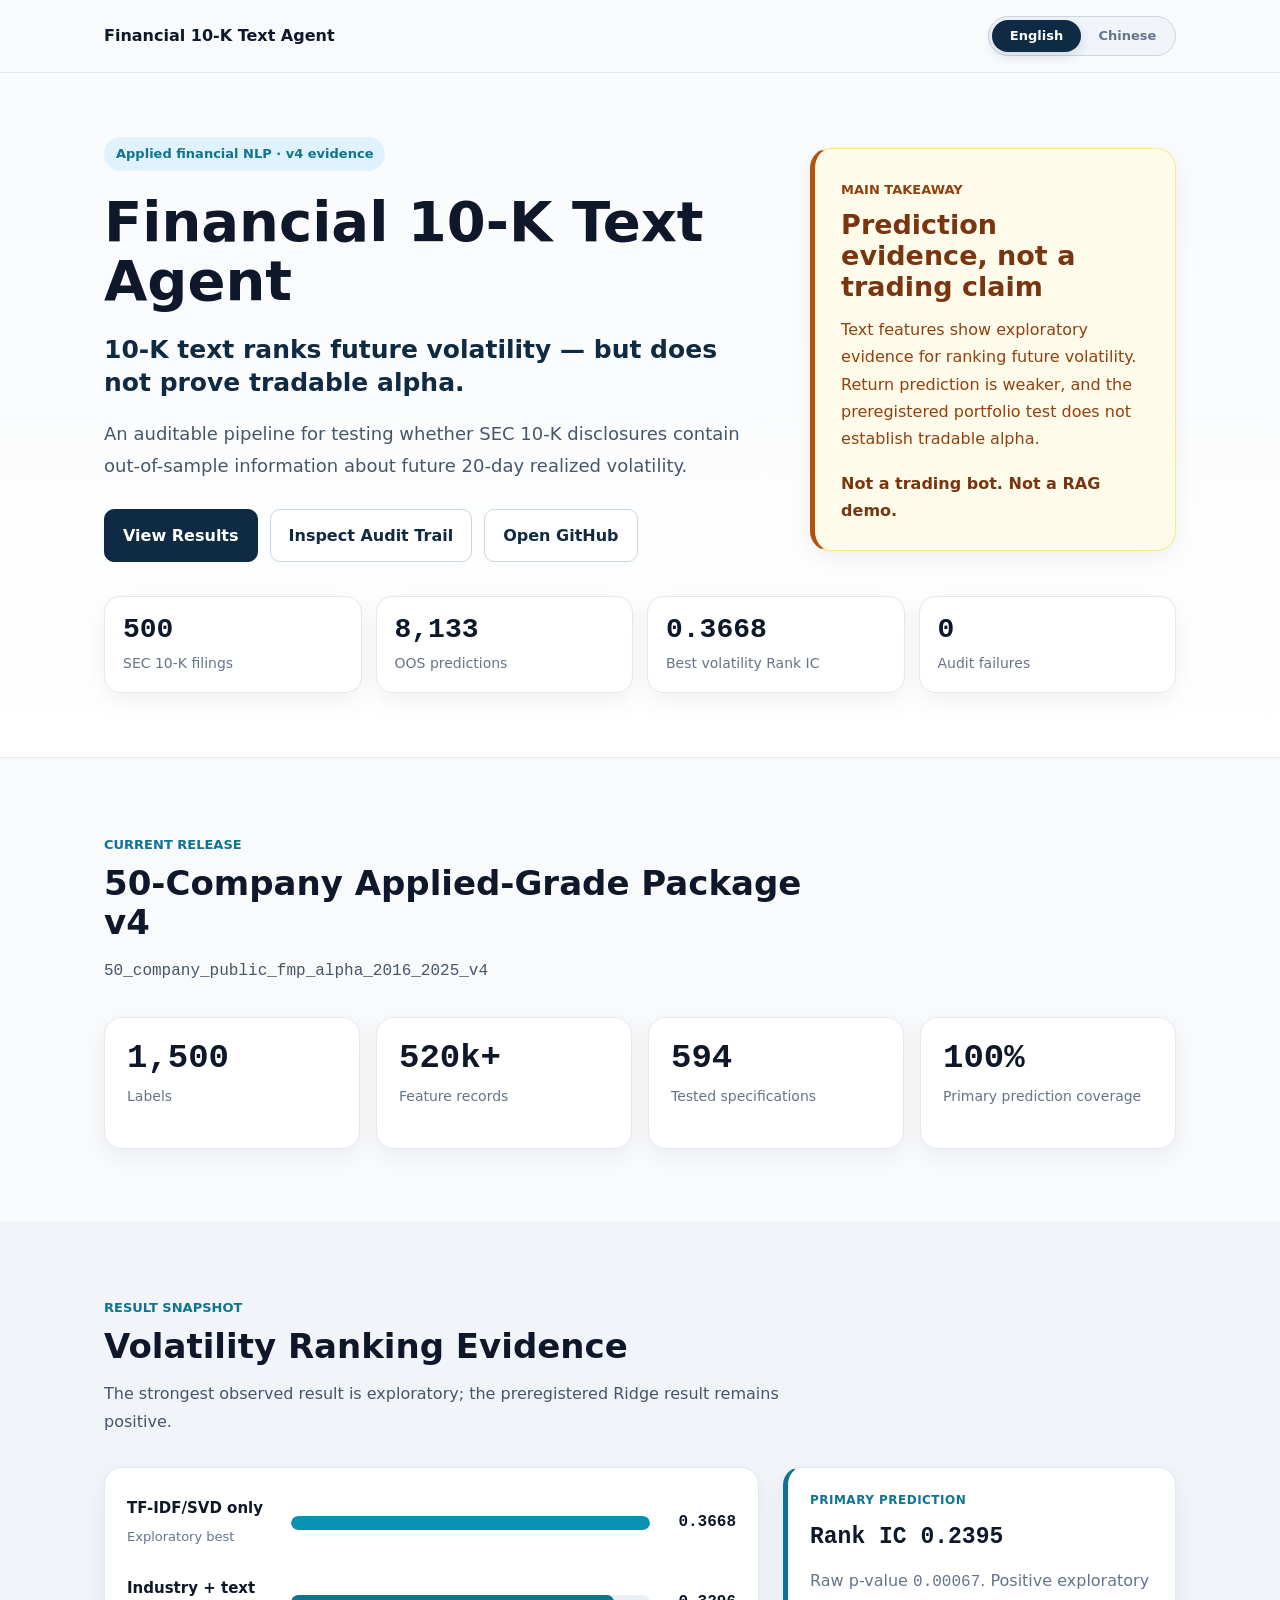
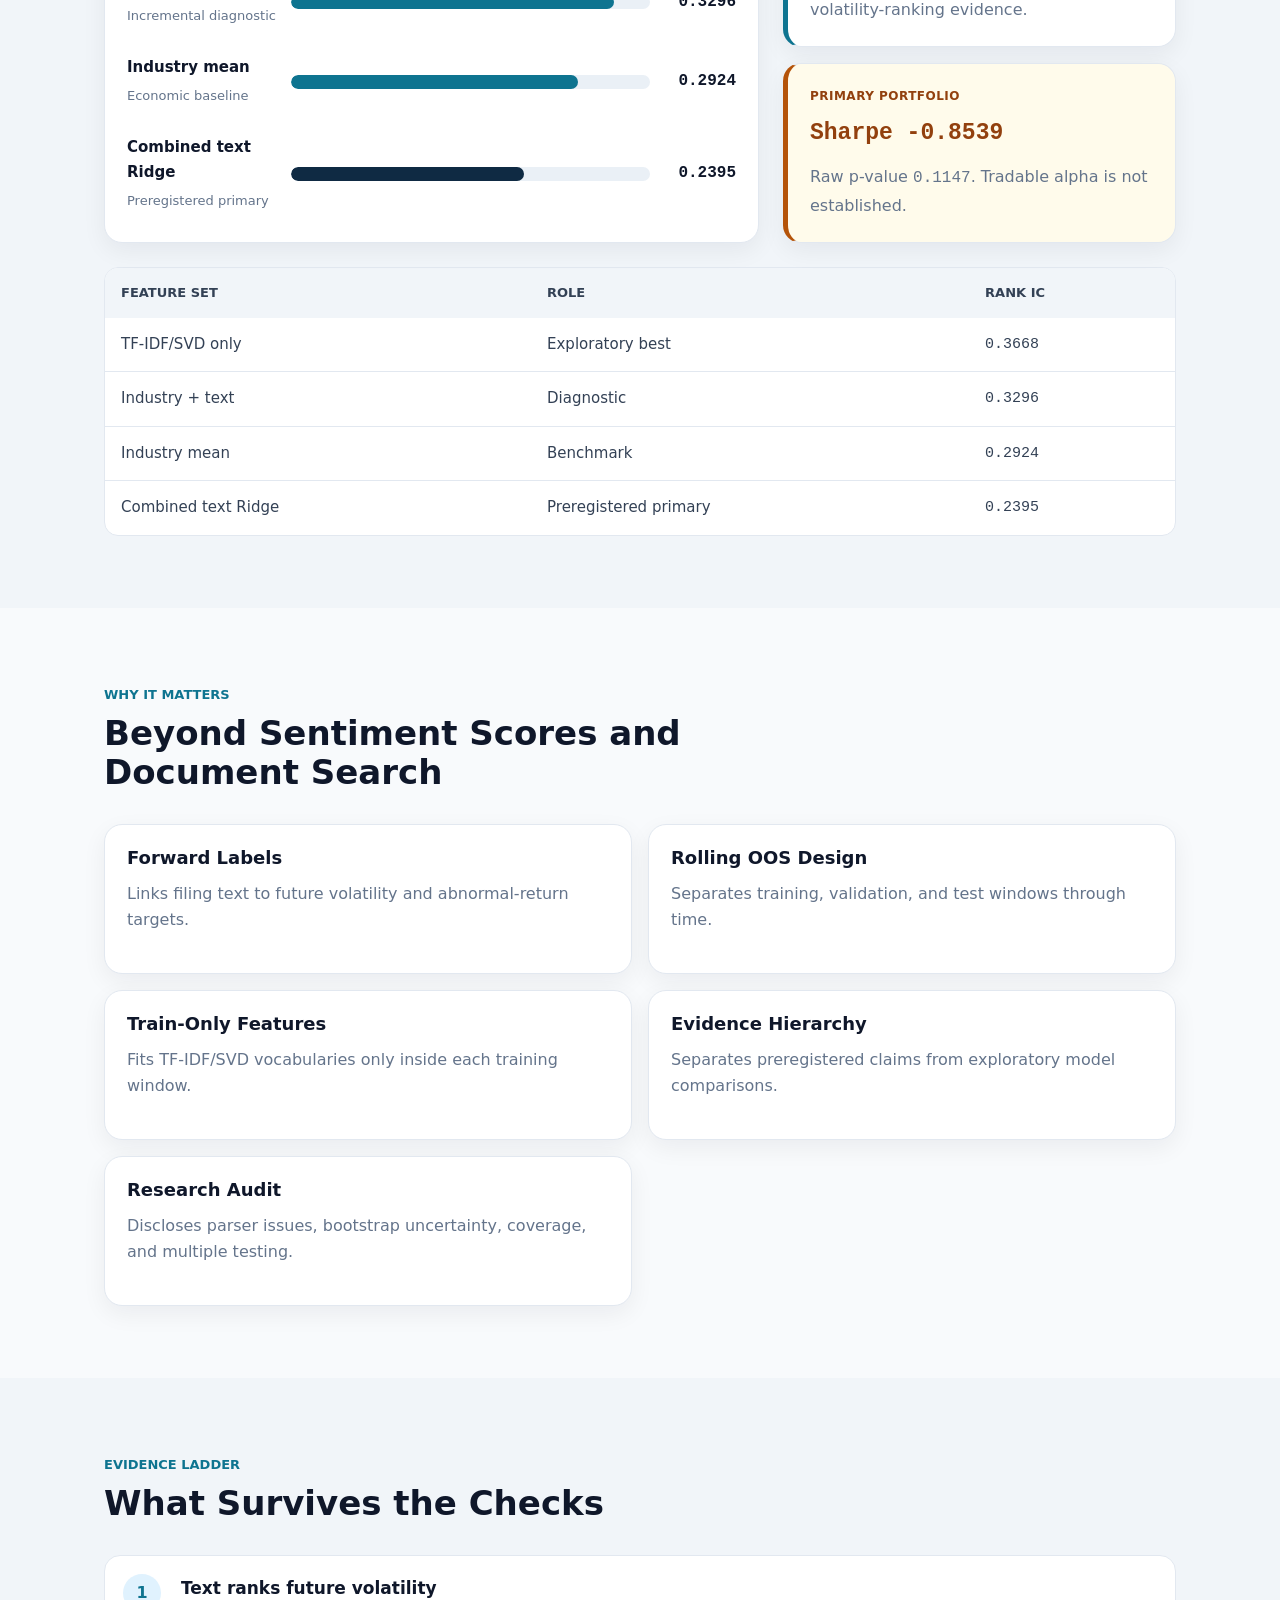
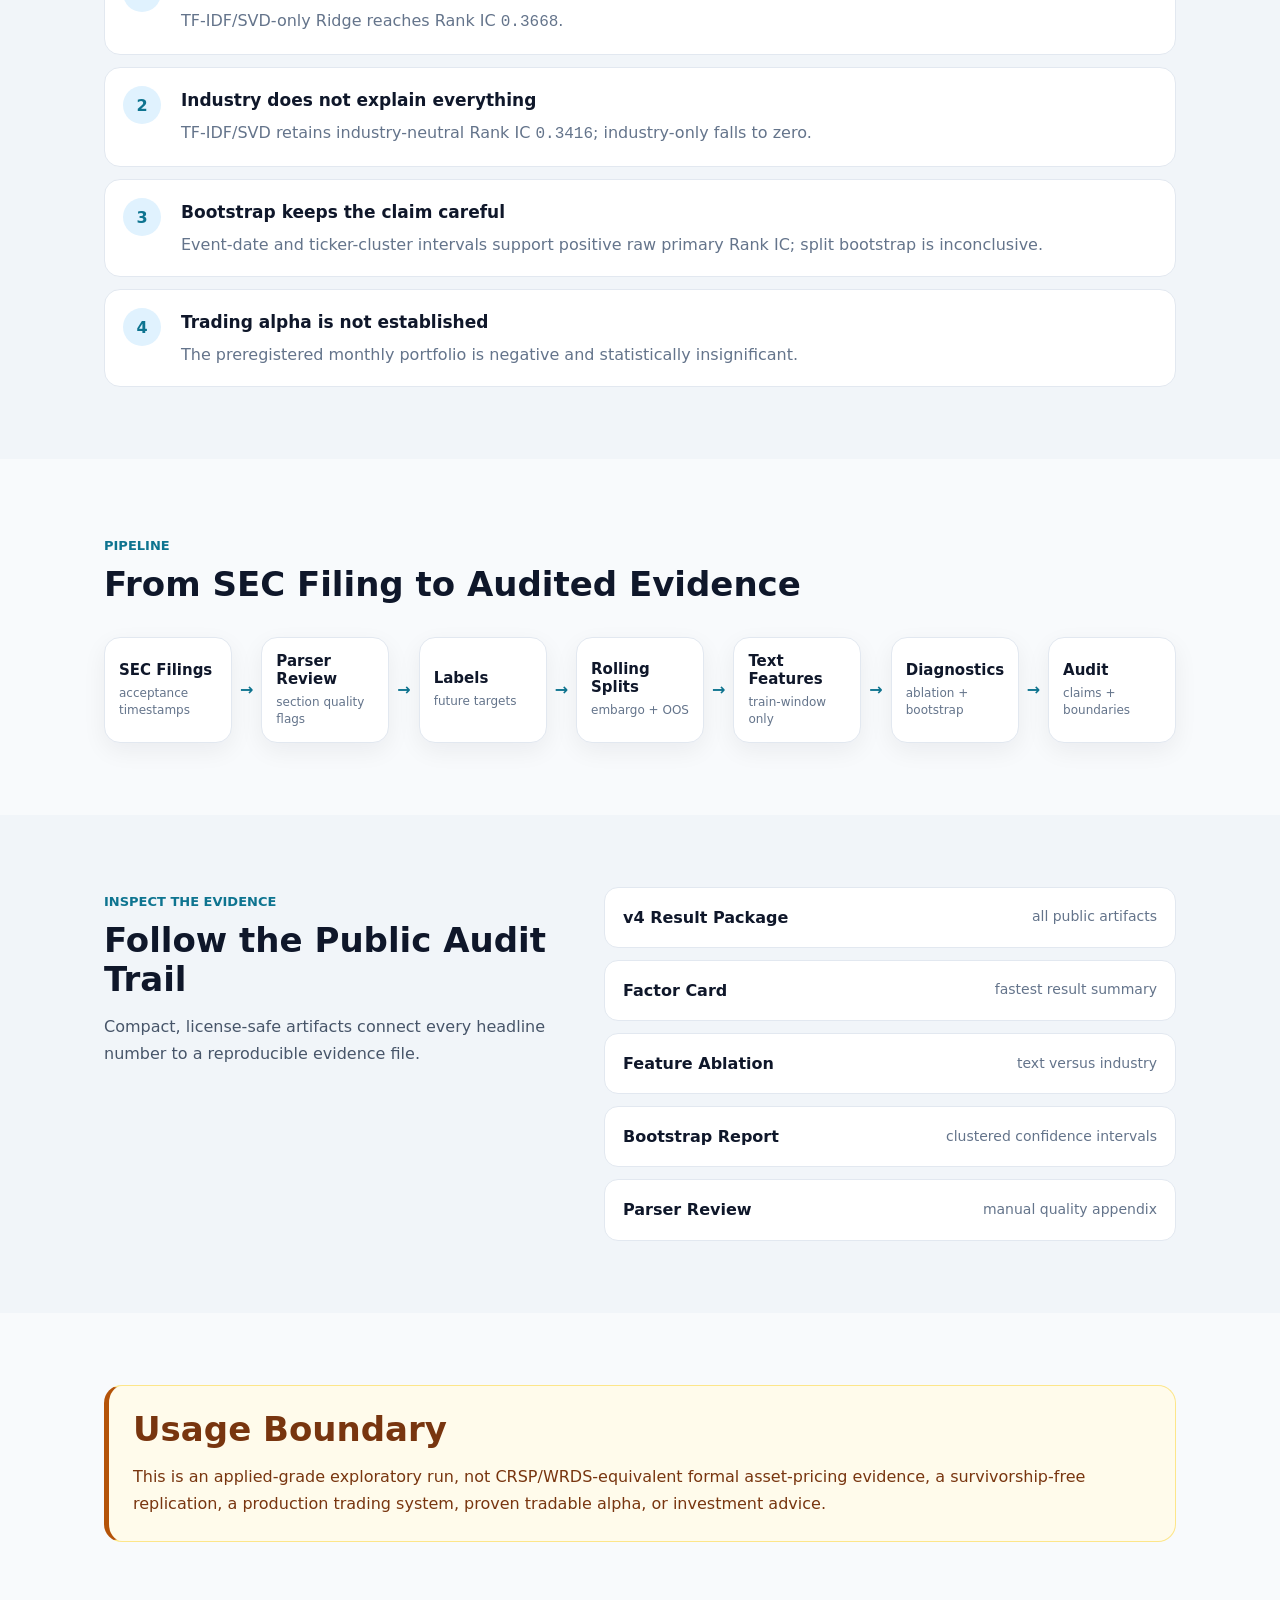
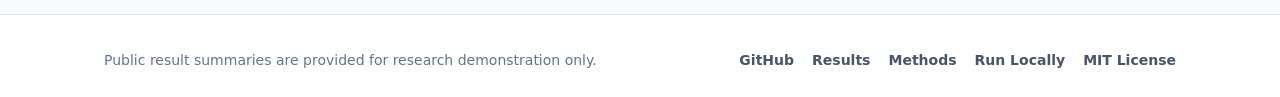
==== commit 742aeb8f: "Update portfolio website to v4 evidence" ====
--- a/website/index.html
+++ b/website/index.html
@@ -6,7 +6,7 @@
     <title>Financial 10-K Text Agent</title>
     <meta
       name="description"
-      content="An auditable financial NLP research pipeline for testing whether SEC 10-K disclosures contain out-of-sample predictive information."
+      content="An auditable financial NLP pipeline for testing whether SEC 10-K disclosures rank future realized volatility."
     >
     <link rel="stylesheet" href="assets/styles.css">
   </head>
@@ -25,145 +25,193 @@
     </header>
 
     <main id="main">
-      <section class="hero">
-        <div class="container hero-grid">
-          <div class="hero-copy">
-            <span class="badge">Applied financial NLP research</span>
-            <h1>Financial 10-K Text Agent</h1>
-            <p class="hero-subtitle">
-              Auditable financial NLP pipeline for out-of-sample volatility
-              prediction from SEC 10-K disclosures.
+      <section class="hero retention-hero">
+        <div class="container">
+          <div class="hero-grid">
+            <div class="hero-copy">
+              <span class="badge">Applied financial NLP · v4 evidence</span>
+              <h1>Financial 10-K Text Agent</h1>
+              <p class="hero-hook">10-K text ranks future volatility — but does not prove tradable alpha.</p>
+              <p class="hero-subtitle">
+                An auditable pipeline for testing whether SEC 10-K disclosures
+                contain out-of-sample information about future 20-day realized volatility.
+              </p>
+              <div class="hero-cta" aria-label="Primary project actions">
+                <a class="btn btn-primary" href="results.html">View Results</a>
+                <a class="btn btn-secondary" href="methods.html">Inspect Audit Trail</a>
+                <a class="btn btn-secondary" href="https://github.com/uiclxh/financial-10k-text-agent">Open GitHub</a>
+              </div>
+            </div>
+            <aside class="claim-boundary-card" aria-label="Main takeaway">
+              <p class="eyebrow">Main takeaway</p>
+              <h2>Prediction evidence, not a trading claim</h2>
+              <p>
+                Text features show exploratory evidence for ranking future volatility.
+                Return prediction is weaker, and the preregistered portfolio test
+                does not establish tradable alpha.
+              </p>
+              <strong>Not a trading bot. Not a RAG demo.</strong>
+            </aside>
+          </div>
+          <div class="hero-kpi-grid" aria-label="Headline v4 metrics">
+            <div class="proof-card"><strong>500</strong><span>SEC 10-K filings</span></div>
+            <div class="proof-card"><strong>8,133</strong><span>OOS predictions</span></div>
+            <div class="proof-card"><strong>0.3668</strong><span>Best volatility Rank IC</span></div>
+            <div class="proof-card"><strong>0</strong><span>Audit failures</span></div>
+          </div>
+        </div>
+      </section>
+
+      <section class="section">
+        <div class="container">
+          <div class="section-header">
+            <p class="eyebrow">Current release</p>
+            <h2>50-Company Applied-Grade Package v4</h2>
+            <p><code>50_company_public_fmp_alpha_2016_2025_v4</code></p>
+          </div>
+          <div class="metric-grid compact">
+            <div class="metric-card"><div class="metric-number">1,500</div><div class="metric-label">Labels</div></div>
+            <div class="metric-card"><div class="metric-number">520k+</div><div class="metric-label">Feature records</div></div>
+            <div class="metric-card"><div class="metric-number">594</div><div class="metric-label">Tested specifications</div></div>
+            <div class="metric-card"><div class="metric-number">100%</div><div class="metric-label">Primary prediction coverage</div></div>
+          </div>
+        </div>
+      </section>
+
+      <section class="section muted">
+        <div class="container">
+          <div class="section-header">
+            <p class="eyebrow">Result snapshot</p>
+            <h2>Volatility Ranking Evidence</h2>
+            <p>The strongest observed result is exploratory; the preregistered Ridge result remains positive.</p>
+          </div>
+          <div class="home-result-layout">
+            <div class="model-chart-card">
+              <div class="rank-chart-row is-exploratory">
+                <div><strong>TF-IDF/SVD only</strong><span>Exploratory best</span></div>
+                <span class="rank-track"><span style="--bar-width: 100%"></span></span><code>0.3668</code>
+              </div>
+              <div class="rank-chart-row">
+                <div><strong>Industry + text</strong><span>Incremental diagnostic</span></div>
+                <span class="rank-track"><span style="--bar-width: 90%"></span></span><code>0.3296</code>
+              </div>
+              <div class="rank-chart-row">
+                <div><strong>Industry mean</strong><span>Economic baseline</span></div>
+                <span class="rank-track"><span style="--bar-width: 80%"></span></span><code>0.2924</code>
+              </div>
+              <div class="rank-chart-row is-primary">
+                <div><strong>Combined text Ridge</strong><span>Preregistered primary</span></div>
+                <span class="rank-track"><span style="--bar-width: 65%"></span></span><code>0.2395</code>
+              </div>
+            </div>
+            <div class="claim-pair">
+              <article class="claim-card claim-positive">
+                <span>Primary prediction</span>
+                <strong>Rank IC 0.2395</strong>
+                <p>Raw p-value <code>0.00067</code>. Positive exploratory volatility-ranking evidence.</p>
+              </article>
+              <article class="claim-card claim-negative">
+                <span>Primary portfolio</span>
+                <strong>Sharpe -0.8539</strong>
+                <p>Raw p-value <code>0.1147</code>. Tradable alpha is not established.</p>
+              </article>
+            </div>
+          </div>
+          <div class="table-wrap chart-fallback">
+            <table>
+              <thead><tr><th>Feature set</th><th>Role</th><th>Rank IC</th></tr></thead>
+              <tbody>
+                <tr><td>TF-IDF/SVD only</td><td>Exploratory best</td><td class="numeric">0.3668</td></tr>
+                <tr><td>Industry + text</td><td>Diagnostic</td><td class="numeric">0.3296</td></tr>
+                <tr><td>Industry mean</td><td>Benchmark</td><td class="numeric">0.2924</td></tr>
+                <tr><td>Combined text Ridge</td><td>Preregistered primary</td><td class="numeric">0.2395</td></tr>
+              </tbody>
+            </table>
+          </div>
+        </div>
+      </section>
+
+      <section class="section">
+        <div class="container">
+          <div class="section-header">
+            <p class="eyebrow">Why it matters</p>
+            <h2>Beyond Sentiment Scores and Document Search</h2>
+          </div>
+          <div class="capability-card-grid">
+            <div class="capability-card"><strong>Forward Labels</strong><p>Links filing text to future volatility and abnormal-return targets.</p></div>
+            <div class="capability-card"><strong>Rolling OOS Design</strong><p>Separates training, validation, and test windows through time.</p></div>
+            <div class="capability-card"><strong>Train-Only Features</strong><p>Fits TF-IDF/SVD vocabularies only inside each training window.</p></div>
+            <div class="capability-card"><strong>Evidence Hierarchy</strong><p>Separates preregistered claims from exploratory model comparisons.</p></div>
+            <div class="capability-card"><strong>Research Audit</strong><p>Discloses parser issues, bootstrap uncertainty, coverage, and multiple testing.</p></div>
+          </div>
+        </div>
+      </section>
+
+      <section class="section muted">
+        <div class="container">
+          <div class="section-header">
+            <p class="eyebrow">Evidence ladder</p>
+            <h2>What Survives the Checks</h2>
+          </div>
+          <div class="evidence-ladder">
+            <article><span>1</span><div><strong>Text ranks future volatility</strong><p>TF-IDF/SVD-only Ridge reaches Rank IC <code>0.3668</code>.</p></div></article>
+            <article><span>2</span><div><strong>Industry does not explain everything</strong><p>TF-IDF/SVD retains industry-neutral Rank IC <code>0.3416</code>; industry-only falls to zero.</p></div></article>
+            <article><span>3</span><div><strong>Bootstrap keeps the claim careful</strong><p>Event-date and ticker-cluster intervals support positive raw primary Rank IC; split bootstrap is inconclusive.</p></div></article>
+            <article><span>4</span><div><strong>Trading alpha is not established</strong><p>The preregistered monthly portfolio is negative and statistically insignificant.</p></div></article>
+          </div>
+        </div>
+      </section>
+
+      <section class="section">
+        <div class="container">
+          <div class="section-header">
+            <p class="eyebrow">Pipeline</p>
+            <h2>From SEC Filing to Audited Evidence</h2>
+          </div>
+          <div class="pipeline-flow" aria-label="Research pipeline">
+            <div class="pipeline-node"><strong>SEC Filings</strong><span>acceptance timestamps</span></div>
+            <div class="pipeline-arrow" aria-hidden="true">→</div>
+            <div class="pipeline-node"><strong>Parser Review</strong><span>section quality flags</span></div>
+            <div class="pipeline-arrow" aria-hidden="true">→</div>
+            <div class="pipeline-node"><strong>Labels</strong><span>future targets</span></div>
+            <div class="pipeline-arrow" aria-hidden="true">→</div>
+            <div class="pipeline-node"><strong>Rolling Splits</strong><span>embargo + OOS</span></div>
+            <div class="pipeline-arrow" aria-hidden="true">→</div>
+            <div class="pipeline-node"><strong>Text Features</strong><span>train-window only</span></div>
+            <div class="pipeline-arrow" aria-hidden="true">→</div>
+            <div class="pipeline-node"><strong>Diagnostics</strong><span>ablation + bootstrap</span></div>
+            <div class="pipeline-arrow" aria-hidden="true">→</div>
+            <div class="pipeline-node"><strong>Audit</strong><span>claims + boundaries</span></div>
+          </div>
+        </div>
+      </section>
+
+      <section class="section muted">
+        <div class="container split-section">
+          <div>
+            <p class="eyebrow">Inspect the evidence</p>
+            <h2>Follow the Public Audit Trail</h2>
+            <p>Compact, license-safe artifacts connect every headline number to a reproducible evidence file.</p>
+          </div>
+          <div class="artifact-list">
+            <a class="artifact-card" href="https://github.com/uiclxh/financial-10k-text-agent/tree/main/docs/results/50_company_public_fmp_alpha_2016_2025_v4"><span>v4 Result Package</span><span>all public artifacts</span></a>
+            <a class="artifact-card" href="https://github.com/uiclxh/financial-10k-text-agent/blob/main/docs/results/50_company_public_fmp_alpha_2016_2025_v4/factor_card.md"><span>Factor Card</span><span>fastest result summary</span></a>
+            <a class="artifact-card" href="https://github.com/uiclxh/financial-10k-text-agent/blob/main/docs/results/50_company_public_fmp_alpha_2016_2025_v4/feature_ablation_summary.json"><span>Feature Ablation</span><span>text versus industry</span></a>
+            <a class="artifact-card" href="https://github.com/uiclxh/financial-10k-text-agent/blob/main/docs/results/50_company_public_fmp_alpha_2016_2025_v4/primary_rank_ic_bootstrap_report.json"><span>Bootstrap Report</span><span>clustered confidence intervals</span></a>
+            <a class="artifact-card" href="https://github.com/uiclxh/financial-10k-text-agent/blob/main/docs/results/50_company_public_fmp_alpha_2016_2025_v4/parser_manual_review_appendix.md"><span>Parser Review</span><span>manual quality appendix</span></a>
+          </div>
+        </div>
+      </section>
+
+      <section class="section">
+        <div class="container">
+          <div class="boundary-box">
+            <h2>Usage Boundary</h2>
+            <p>
+              This is an applied-grade exploratory run, not CRSP/WRDS-equivalent
+              formal asset-pricing evidence, a survivorship-free replication,
+              a production trading system, proven tradable alpha, or investment advice.
             </p>
-            <div class="hero-cta" aria-label="Primary project actions">
-              <a class="btn btn-primary" href="results.html">View Results</a>
-              <a class="btn btn-secondary" href="methods.html">Read Methods</a>
-              <a class="btn btn-secondary" href="https://github.com/uiclxh/financial-10k-text-agent">Open GitHub</a>
-            </div>
-            <div class="hero-proof-grid" aria-label="Headline evidence">
-              <div class="proof-card">
-                <strong>500</strong>
-                <span>SEC 10-K filings</span>
-              </div>
-              <div class="proof-card">
-                <strong>4,716</strong>
-                <span>OOS predictions</span>
-              </div>
-              <div class="proof-card">
-                <strong>0.2606</strong>
-                <span>Primary Rank IC</span>
-              </div>
-            </div>
-          </div>
-
-          <aside class="hero-visual" aria-label="Rank IC preview">
-            <p class="eyebrow">Result snapshot</p>
-            <h2>Volatility Rank IC</h2>
-            <div class="hero-rank-chart">
-              <div class="hero-rank-row">
-                <span>XGBoost</span>
-                <span class="rank-track"><span style="--bar-width: 100%"></span></span>
-                <strong>0.3133</strong>
-              </div>
-              <div class="hero-rank-row">
-                <span>Industry mean</span>
-                <span class="rank-track"><span style="--bar-width: 94%"></span></span>
-                <strong>0.2952</strong>
-              </div>
-              <div class="hero-rank-row is-primary">
-                <span>Ridge primary</span>
-                <span class="rank-track"><span style="--bar-width: 83%"></span></span>
-                <strong>0.2606</strong>
-              </div>
-              <div class="hero-rank-row is-negative">
-                <span>Historical mean</span>
-                <span class="rank-track"><span style="--bar-width: 7%"></span></span>
-                <strong>-0.0206</strong>
-              </div>
-            </div>
-            <p class="small-note">Primary claim is volatility-prediction evidence, not tradable alpha.</p>
-          </aside>
-        </div>
-      </section>
-
-      <section class="section">
-        <div class="container">
-          <div class="section-header">
-            <p class="eyebrow">Scale</p>
-            <h2>Current Release Metrics</h2>
-          </div>
-          <div class="metric-grid">
-            <div class="metric-card"><div class="metric-number">50</div><div class="metric-label">Companies</div></div>
-            <div class="metric-card"><div class="metric-number">500</div><div class="metric-label">SEC 10-K filings</div></div>
-            <div class="metric-card"><div class="metric-number">FY2016-FY2025</div><div class="metric-label">Sample period</div></div>
-            <div class="metric-card"><div class="metric-number">1,500</div><div class="metric-label">Labels</div></div>
-            <div class="metric-card"><div class="metric-number">4,716</div><div class="metric-label">OOS predictions</div></div>
-            <div class="metric-card"><div class="metric-number">520k+</div><div class="metric-label">Feature records</div></div>
-            <div class="metric-card"><div class="metric-number">568</div><div class="metric-label">Tested specifications</div></div>
-            <div class="metric-card"><div class="metric-number">100%</div><div class="metric-label">Eligible OOS coverage</div></div>
-            <div class="metric-card"><div class="metric-number">0</div><div class="metric-label">Audit failures</div></div>
-          </div>
-          <div class="project-link-strip" aria-label="Project navigation">
-            <a href="https://github.com/uiclxh/financial-10k-text-agent/tree/main/docs/results/50_company_public_fmp_alpha_2016_2025_v1">Download Result Package</a>
-            <a href="https://github.com/uiclxh/financial-10k-text-agent/blob/main/docs/working_paper_positioning.md">Working Paper</a>
-            <a href="results.html#reproducibility">Run Locally</a>
-          </div>
-        </div>
-      </section>
-
-      <section class="section muted">
-        <div class="container">
-          <div class="thirty-card">
-            <div>
-              <p class="eyebrow">In 30 seconds</p>
-              <h2>What This Project Shows</h2>
-            </div>
-            <p>
-              This project builds a leakage-controlled financial NLP pipeline over
-              500 SEC 10-K filings and tests whether disclosure text predicts
-              future realized volatility. The preregistered Ridge model achieves
-              a Rank IC of <code>0.2606</code>, with claims bounded as prediction
-              evidence rather than tradable alpha.
-            </p>
-          </div>
-        </div>
-      </section>
-
-      <section class="section muted">
-        <div class="container">
-          <div class="section-header">
-            <p class="eyebrow">Pipeline</p>
-            <h2>From SEC Filing to Audited Result</h2>
-          </div>
-          <div class="pipeline-flow" aria-label="Research pipeline">
-            <div class="pipeline-node"><strong>SEC Filings</strong><span>official timestamps</span></div>
-            <div class="pipeline-arrow" aria-hidden="true">→</div>
-            <div class="pipeline-node"><strong>Parsing</strong><span>core sections</span></div>
-            <div class="pipeline-arrow" aria-hidden="true">→</div>
-            <div class="pipeline-node"><strong>Labels</strong><span>future targets</span></div>
-            <div class="pipeline-arrow" aria-hidden="true">→</div>
-            <div class="pipeline-node"><strong>Splits</strong><span>rolling OOS</span></div>
-            <div class="pipeline-arrow" aria-hidden="true">→</div>
-            <div class="pipeline-node"><strong>Features</strong><span>train-window only</span></div>
-            <div class="pipeline-arrow" aria-hidden="true">→</div>
-            <div class="pipeline-node"><strong>Models</strong><span>Ridge / XGBoost</span></div>
-            <div class="pipeline-arrow" aria-hidden="true">→</div>
-            <div class="pipeline-node"><strong>Audit</strong><span>coverage + tests</span></div>
-          </div>
-        </div>
-      </section>
-
-      <section class="section">
-        <div class="container">
-          <div class="section-header">
-            <p class="eyebrow">Contribution</p>
-            <h2>My Contributions</h2>
-          </div>
-          <div class="capability-card-grid">
-            <div class="capability-card"><strong>Empirical Finance Design</strong><p>Preregistered target, rolling OOS validation, event-time labels.</p></div>
-            <div class="capability-card"><strong>Data Engineering</strong><p>50-firm 10-K panel, labels, splits, manifests, checksums.</p></div>
-            <div class="capability-card"><strong>Financial NLP</strong><p>LM tone, TF-IDF, SVD features with train-window-only vocabulary.</p></div>
-            <div class="capability-card"><strong>Model Evaluation</strong><p>Ridge, XGBoost, Rank IC, Newey-West diagnostics, multiple testing.</p></div>
-            <div class="capability-card"><strong>Research Audit</strong><p>Coverage checks, leakage checks, reproducibility files.</p></div>
           </div>
         </div>
       </section>
@@ -178,7 +226,6 @@
           <a href="methods.html">Methods</a>
           <a href="results.html#reproducibility">Run Locally</a>
           <a href="https://github.com/uiclxh/financial-10k-text-agent/blob/main/LICENSE">MIT License</a>
-          <a href="https://github.com/uiclxh/financial-10k-text-agent/blob/main/docs/working_paper_positioning.md">Working Paper</a>
         </nav>
       </div>
     </footer>
--- a/website/assets/styles.css
+++ b/website/assets/styles.css
@@ -25,6 +25,10 @@
   scroll-behavior: smooth;
 }
 
+[id] {
+  scroll-margin-top: 92px;
+}
+
 body {
   margin: 0;
   background: var(--bg);
@@ -44,6 +48,11 @@
 .metric-number,
 .result-number {
   font-family: "JetBrains Mono", "SFMono-Regular", Consolas, monospace;
+}
+
+code {
+  overflow-wrap: anywhere;
+  word-break: break-word;
 }
 
 h1,
@@ -252,6 +261,50 @@
   line-height: 1.75;
 }
 
+.hero-hook {
+  max-width: 760px;
+  margin-bottom: 18px;
+  color: var(--primary);
+  font-size: 25px;
+  font-weight: 750;
+  line-height: 1.35;
+}
+
+.retention-hero {
+  padding: 64px 0;
+}
+
+.claim-boundary-card {
+  border: 1px solid #fde68a;
+  border-left: 5px solid var(--warning);
+  border-radius: 20px;
+  background: var(--warning-soft);
+  box-shadow: var(--shadow);
+  padding: 26px;
+}
+
+.claim-boundary-card h2 {
+  color: #78350f;
+  font-size: 27px;
+}
+
+.claim-boundary-card p {
+  color: #92400e;
+}
+
+.claim-boundary-card strong {
+  display: block;
+  margin-top: 18px;
+  color: #78350f;
+}
+
+.hero-kpi-grid {
+  display: grid;
+  grid-template-columns: repeat(4, minmax(0, 1fr));
+  gap: 14px;
+  margin-top: 34px;
+}
+
 .hero-support {
   max-width: 720px;
   margin-top: 18px;
@@ -707,6 +760,72 @@
   margin-bottom: 10px;
 }
 
+.home-result-layout {
+  display: grid;
+  grid-template-columns: minmax(0, 1.25fr) minmax(280px, 0.75fr);
+  gap: 24px;
+  align-items: stretch;
+}
+
+.claim-pair {
+  display: grid;
+  grid-template-columns: repeat(2, minmax(0, 1fr));
+  gap: 16px;
+}
+
+.result-claim-pair {
+  margin-top: 20px;
+}
+
+.home-result-layout .claim-pair {
+  grid-template-columns: 1fr;
+}
+
+.claim-card {
+  border: 1px solid var(--border);
+  border-left: 5px solid var(--accent);
+  border-radius: 18px;
+  background: var(--surface);
+  box-shadow: var(--shadow);
+  padding: 22px;
+}
+
+.claim-card > span {
+  display: block;
+  color: var(--accent);
+  font-size: 12px;
+  font-weight: 800;
+  letter-spacing: 0.04em;
+  text-transform: uppercase;
+}
+
+.claim-card > strong {
+  display: block;
+  margin-top: 8px;
+  color: var(--text-main);
+  font-family: "JetBrains Mono", "SFMono-Regular", Consolas, monospace;
+  font-size: 23px;
+}
+
+.claim-card p {
+  margin-top: 10px;
+  color: var(--text-muted);
+}
+
+.claim-negative {
+  border-left-color: var(--warning);
+  background: var(--warning-soft);
+}
+
+.claim-negative > span,
+.claim-negative > strong {
+  color: #92400e;
+}
+
+.chart-fallback {
+  margin-top: 24px;
+}
+
 .result-claim-box {
   border: 1px solid #fde68a;
   border-radius: 16px;
@@ -863,6 +982,44 @@
   line-height: 1.6;
 }
 
+.evidence-ladder {
+  display: grid;
+  gap: 12px;
+}
+
+.evidence-ladder article {
+  display: grid;
+  grid-template-columns: 42px minmax(0, 1fr);
+  gap: 16px;
+  align-items: start;
+  border: 1px solid var(--border);
+  border-radius: 16px;
+  background: var(--surface);
+  padding: 18px;
+}
+
+.evidence-ladder article > span {
+  display: inline-flex;
+  align-items: center;
+  justify-content: center;
+  width: 38px;
+  height: 38px;
+  border-radius: 999px;
+  background: var(--accent-soft);
+  color: var(--accent);
+  font-weight: 800;
+}
+
+.evidence-ladder strong {
+  color: var(--text-main);
+  font-size: 17px;
+}
+
+.evidence-ladder p {
+  margin-top: 4px;
+  color: var(--text-muted);
+}
+
 .control-marker {
   display: block;
   width: 32px;
@@ -1016,9 +1173,12 @@
 
 .leakage-step {
   display: grid;
+  grid-template-areas:
+    "index title"
+    "index description";
   grid-template-columns: 34px minmax(0, 1fr);
   gap: 12px;
-  align-items: center;
+  align-items: start;
   border: 1px solid var(--border);
   border-radius: 14px;
   background: #fbfdff;
@@ -1026,6 +1186,7 @@
 }
 
 .leakage-step span {
+  grid-area: index;
   display: inline-flex;
   align-items: center;
   justify-content: center;
@@ -1038,12 +1199,15 @@
 }
 
 .leakage-step strong {
+  grid-area: title;
   display: block;
   color: var(--text-main);
 }
 
 .leakage-step small {
-  display: block;
+  grid-area: description;
+  display: block;
+  min-width: 0;
   color: var(--text-muted);
   font-size: 13px;
   line-height: 1.45;
@@ -1161,6 +1325,200 @@
   color: var(--text-main);
   font-weight: 800;
   text-align: right;
+}
+
+.ablation-chart,
+.ci-chart {
+  display: grid;
+  gap: 16px;
+  border: 1px solid var(--border);
+  border-radius: 18px;
+  background: var(--surface);
+  box-shadow: var(--shadow);
+  padding: 24px;
+}
+
+.chart-legend {
+  display: flex;
+  flex-wrap: wrap;
+  gap: 18px;
+  color: var(--text-muted);
+  font-size: 13px;
+  font-weight: 700;
+}
+
+.chart-legend span::before {
+  display: inline-block;
+  width: 18px;
+  height: 7px;
+  margin-right: 7px;
+  border-radius: 999px;
+  content: "";
+}
+
+.legend-raw::before {
+  background: var(--primary);
+}
+
+.legend-neutral::before {
+  background: var(--accent);
+}
+
+.ablation-row {
+  display: grid;
+  grid-template-columns: 180px minmax(180px, 1fr) 140px;
+  gap: 16px;
+  align-items: center;
+}
+
+.ablation-row > strong {
+  color: var(--text-main);
+}
+
+.ablation-row > code {
+  color: var(--text-main);
+  text-align: right;
+}
+
+.paired-bars {
+  display: grid;
+  gap: 5px;
+}
+
+.paired-bars span {
+  display: block;
+  width: var(--bar-width);
+  height: 8px;
+  border-radius: 999px;
+}
+
+.bar-raw {
+  background: var(--primary);
+}
+
+.bar-neutral {
+  background: var(--accent);
+}
+
+.ablation-row.is-primary {
+  border-radius: 12px;
+  background: var(--surface-muted);
+  padding: 10px;
+}
+
+.ci-row {
+  display: grid;
+  grid-template-columns: 130px minmax(240px, 1fr) 170px;
+  gap: 16px;
+  align-items: center;
+}
+
+.ci-row > div:first-child strong,
+.ci-row > div:first-child span {
+  display: block;
+}
+
+.ci-row > div:first-child strong {
+  color: var(--text-main);
+}
+
+.ci-row > div:first-child span {
+  color: var(--text-muted);
+  font-size: 12px;
+}
+
+.ci-row > code {
+  color: var(--text-main);
+  text-align: right;
+}
+
+.ci-track {
+  position: relative;
+  height: 28px;
+  border-radius: 999px;
+  background: var(--surface-muted);
+}
+
+.zero-line {
+  position: absolute;
+  left: 26.7%;
+  top: 2px;
+  bottom: 2px;
+  width: 2px;
+  background: var(--warning);
+}
+
+.ci-interval {
+  position: absolute;
+  left: var(--ci-left);
+  top: 11px;
+  width: var(--ci-width);
+  height: 6px;
+  border-radius: 999px;
+  background: var(--accent);
+}
+
+.ci-point {
+  position: absolute;
+  left: var(--point-left);
+  top: 7px;
+  width: 14px;
+  height: 14px;
+  border: 3px solid var(--surface);
+  border-radius: 999px;
+  background: var(--primary);
+  box-shadow: 0 0 0 1px var(--primary);
+  transform: translateX(-50%);
+}
+
+.method-callout {
+  border: 1px solid #bfdbfe;
+  border-left: 5px solid var(--accent);
+  border-radius: 18px;
+  background: #f0f9ff;
+  padding: 24px;
+}
+
+.method-callout span {
+  color: var(--accent);
+  font-size: 12px;
+  font-weight: 800;
+  text-transform: uppercase;
+}
+
+.method-callout strong {
+  display: block;
+  margin-top: 8px;
+  color: var(--text-main);
+  font-size: 20px;
+  line-height: 1.45;
+}
+
+.method-callout p {
+  margin-top: 12px;
+}
+
+.policy-grid {
+  display: grid;
+  grid-template-columns: repeat(2, minmax(0, 1fr));
+  gap: 14px;
+  margin-top: 24px;
+}
+
+.policy-grid > div {
+  border: 1px solid var(--border);
+  border-radius: 14px;
+  background: var(--surface);
+  padding: 18px;
+}
+
+.policy-grid strong {
+  color: var(--text-main);
+}
+
+.policy-grid p {
+  margin-top: 6px;
+  color: var(--text-muted);
 }
 
 .audit-summary {
@@ -1219,7 +1577,8 @@
 @media (max-width: 980px) {
   .hero-grid,
   .finding-layout,
-  .split-section {
+  .split-section,
+  .home-result-layout {
     grid-template-columns: 1fr;
   }
 
@@ -1229,6 +1588,7 @@
 
   .metric-grid,
   .metric-grid.compact,
+  .hero-kpi-grid,
   .pipeline,
   .method-flow {
     grid-template-columns: repeat(2, minmax(0, 1fr));
@@ -1273,6 +1633,7 @@
 
   .metric-grid,
   .metric-grid.compact,
+  .hero-kpi-grid,
   .hero-proof-grid,
   .pipeline,
   .pipeline-flow,
@@ -1281,6 +1642,8 @@
   .contribution-grid,
   .artifact-grid,
   .capability-card-grid,
+  .claim-pair,
+  .policy-grid,
   .result-grid {
     grid-template-columns: 1fr;
   }
@@ -1324,13 +1687,21 @@
     gap: 7px;
   }
 
+  .ablation-row,
+  .ci-row {
+    grid-template-columns: 1fr;
+    gap: 8px;
+  }
+
   .mini-row strong {
     text-align: left;
   }
 
   .waterfall-row strong,
   .hero-rank-row strong,
-  .rank-chart-row code {
+  .rank-chart-row code,
+  .ablation-row > code,
+  .ci-row > code {
     text-align: left;
   }
 
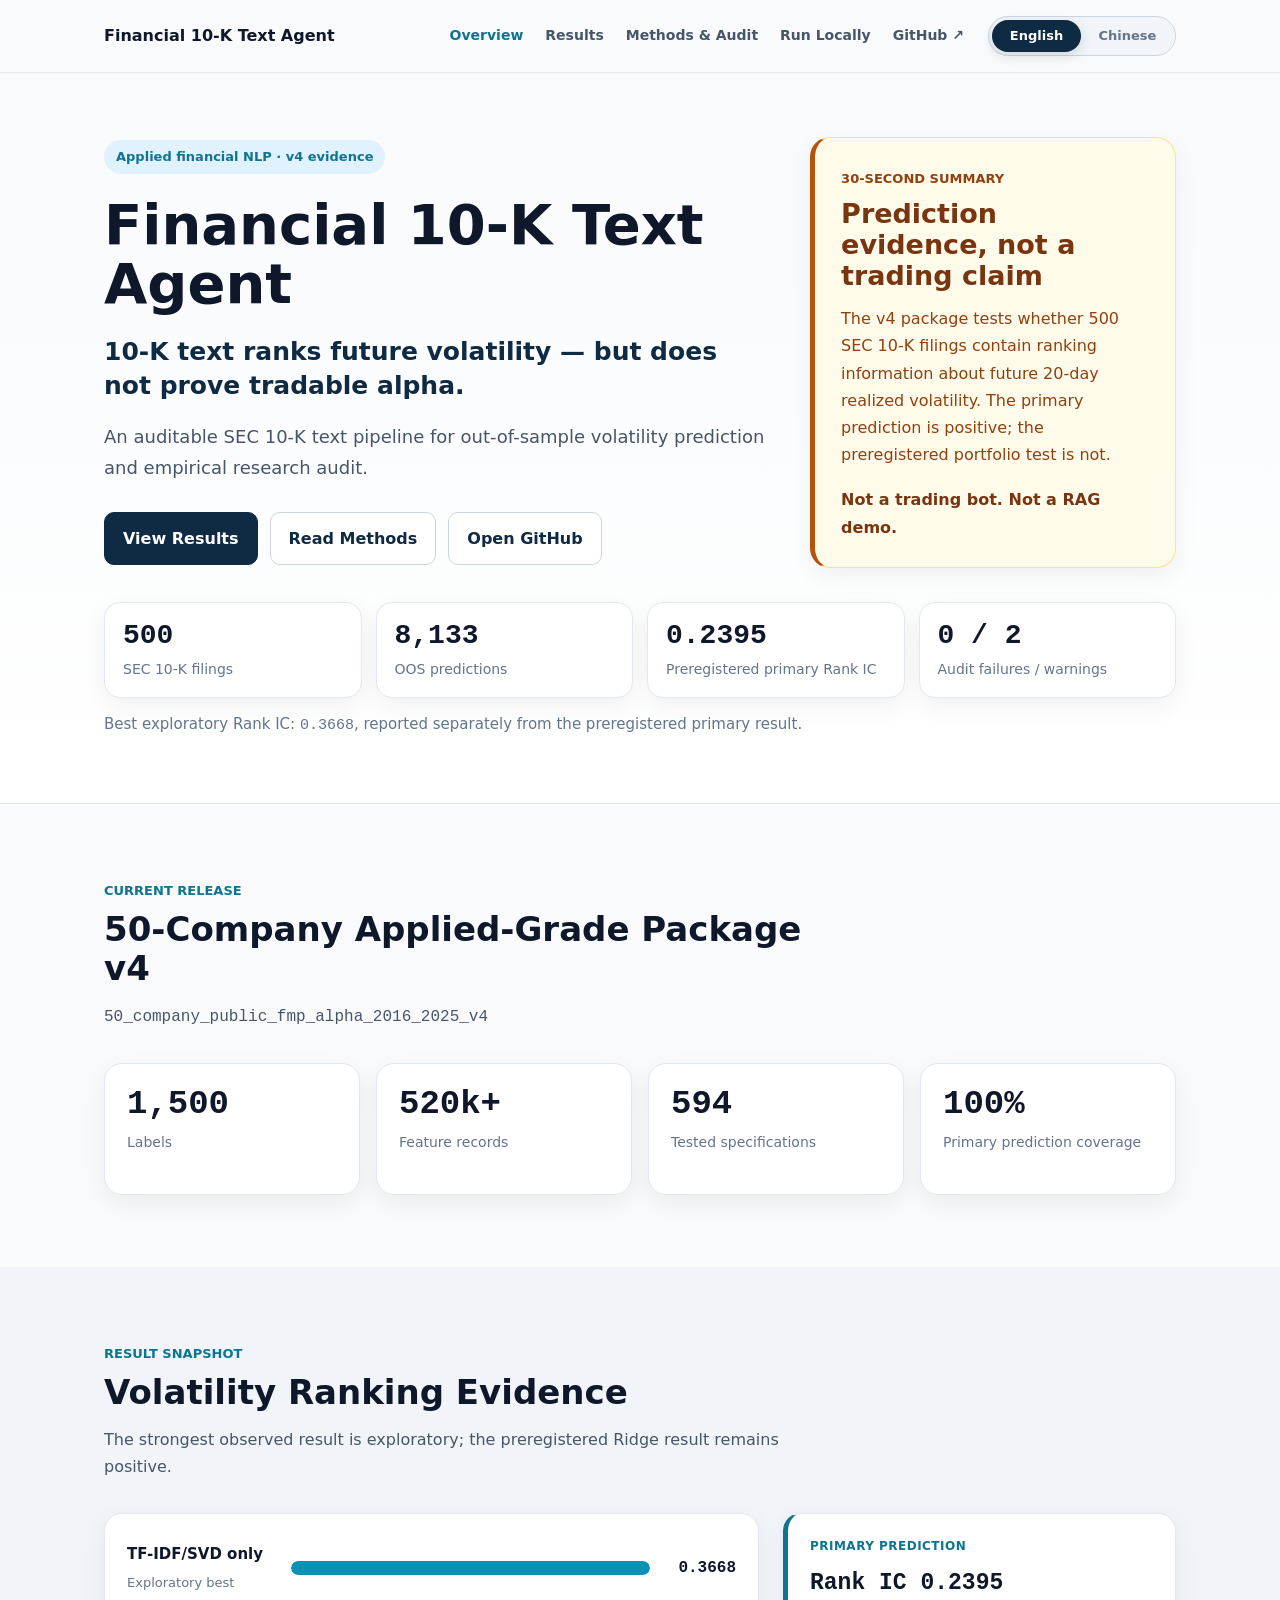
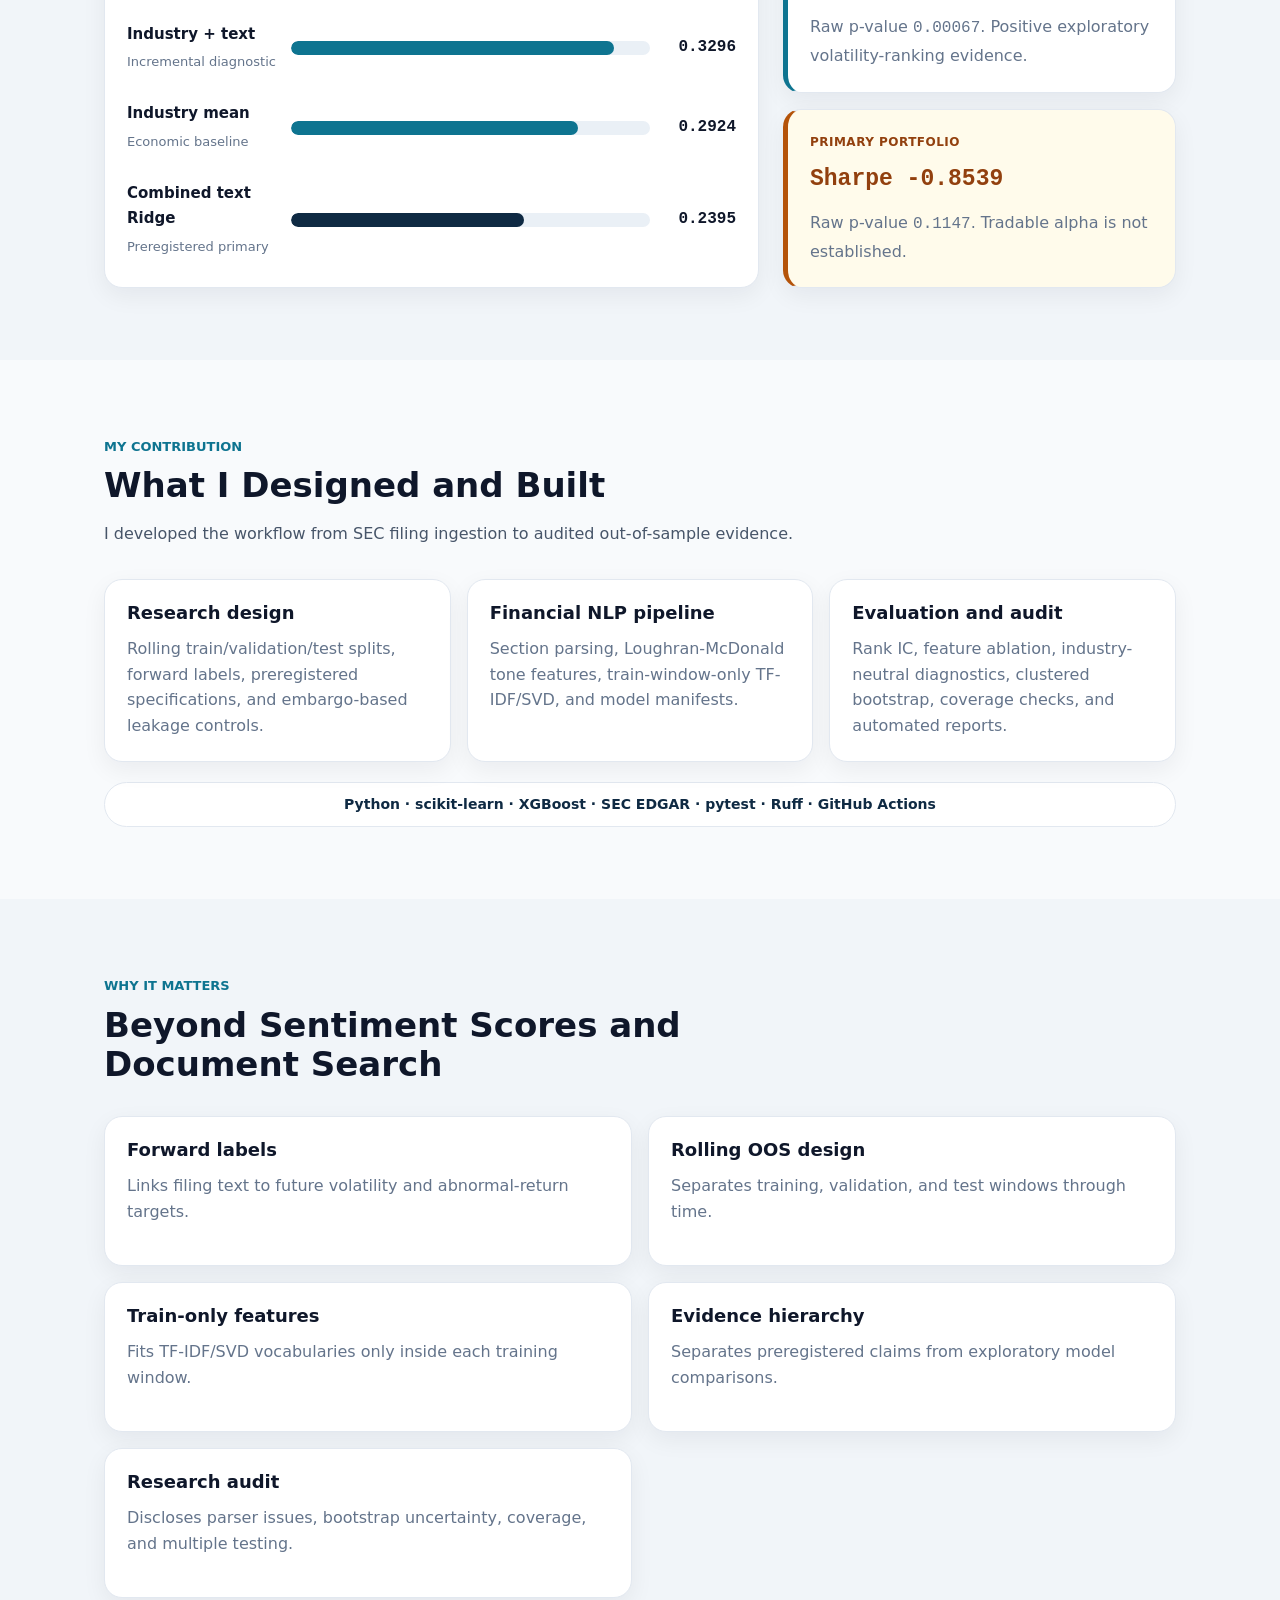
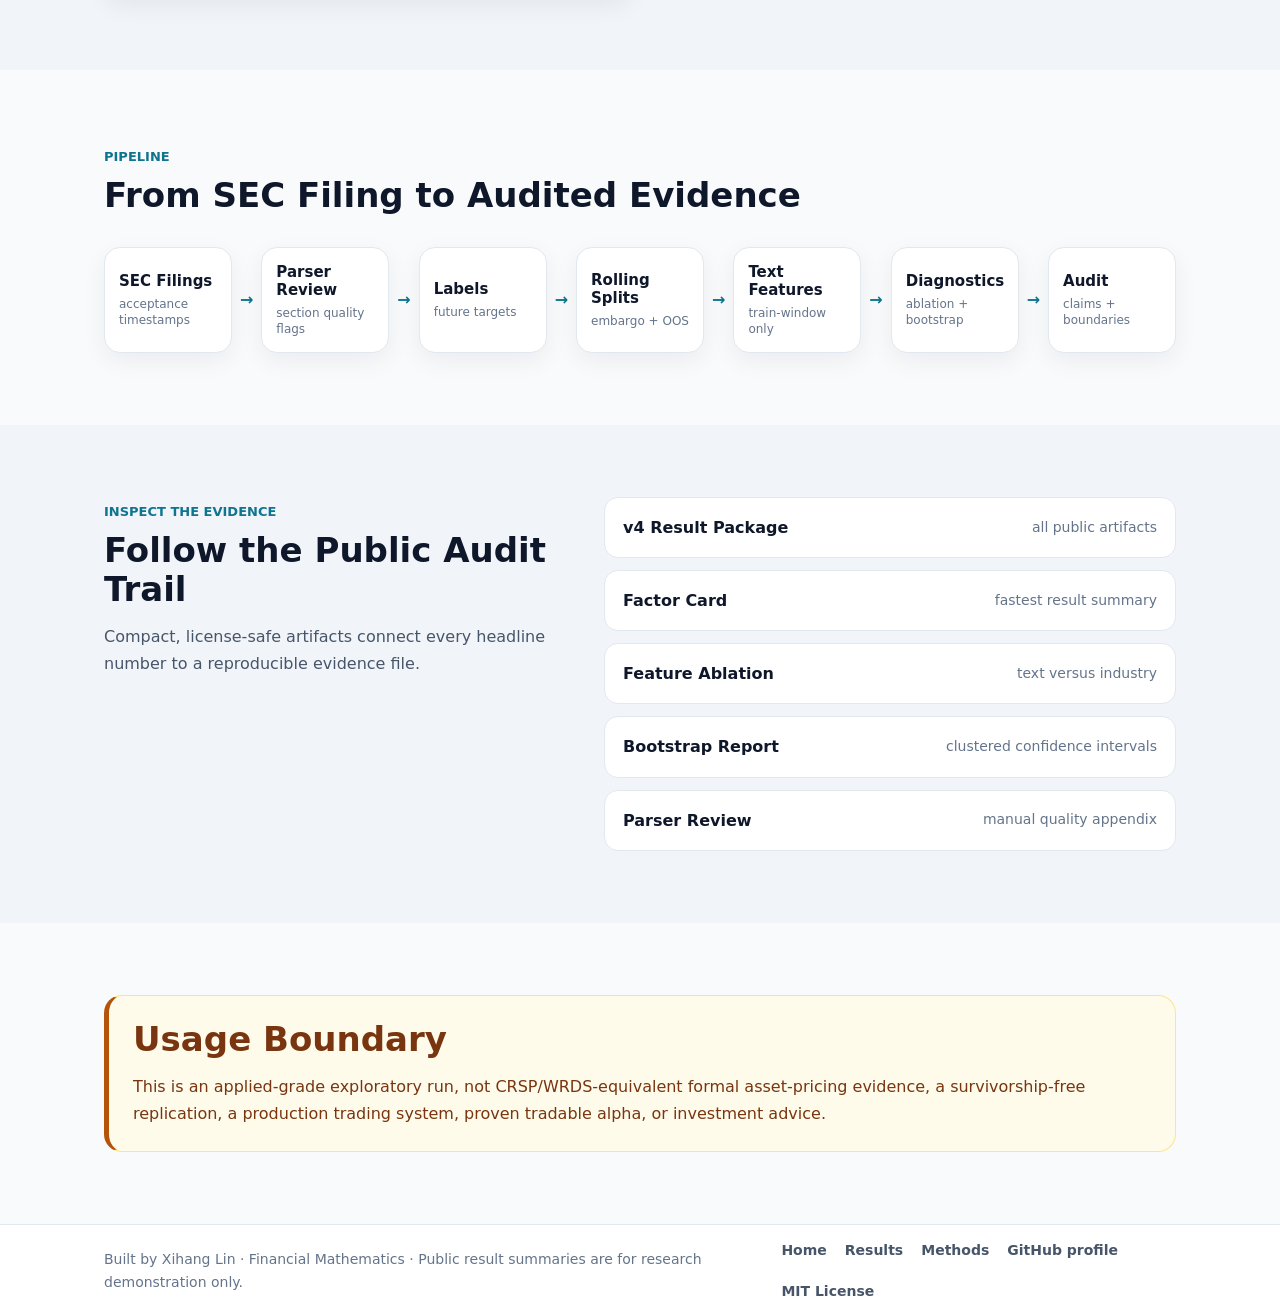
==== commit c12555ad: "Improve v4 research portfolio website" ====
--- a/website/index.html
+++ b/website/index.html
@@ -4,23 +4,44 @@
     <meta charset="utf-8">
     <meta name="viewport" content="width=device-width, initial-scale=1">
     <title>Financial 10-K Text Agent</title>
-    <meta
-      name="description"
-      content="An auditable financial NLP pipeline for testing whether SEC 10-K disclosures rank future realized volatility."
-    >
+    <meta name="description" content="An auditable SEC 10-K text pipeline for out-of-sample volatility-ranking research.">
+    <meta name="author" content="Xihang Lin">
+    <link rel="canonical" href="https://www.filingfactor.tech">
+    <link rel="alternate" hreflang="en" href="https://www.filingfactor.tech/index.html">
+    <link rel="alternate" hreflang="zh-CN" href="https://www.filingfactor.tech/index.zh-CN.html">
+    <link rel="alternate" hreflang="x-default" href="https://www.filingfactor.tech/">
+    <meta property="og:type" content="website">
+    <meta property="og:title" content="Financial 10-K Text Agent">
+    <meta property="og:description" content="An auditable SEC 10-K text pipeline for out-of-sample volatility-ranking research.">
+    <meta property="og:url" content="https://www.filingfactor.tech">
+    <meta property="og:image" content="https://www.filingfactor.tech/assets/og-card.png">
+    <meta name="twitter:card" content="summary_large_image">
+    <meta name="twitter:title" content="Financial 10-K Text Agent">
+    <meta name="twitter:description" content="An auditable SEC 10-K text pipeline for out-of-sample volatility-ranking research.">
+    <meta name="twitter:image" content="https://www.filingfactor.tech/assets/og-card.png">
+    <link rel="icon" href="assets/favicon.svg" type="image/svg+xml">
     <link rel="stylesheet" href="assets/styles.css">
+    <script defer src="assets/site.js"></script>
+    <script type="application/ld+json">
+      {"@context":"https://schema.org","@type":"SoftwareSourceCode","name":"Financial 10-K Text Agent","author":{"@type":"Person","name":"Xihang Lin"},"codeRepository":"https://github.com/uiclxh/financial-10k-text-agent","license":"https://github.com/uiclxh/financial-10k-text-agent/blob/main/LICENSE","programmingLanguage":"Python"}
+    </script>
   </head>
   <body>
     <a class="skip-link" href="#main">Skip to content</a>
     <header class="site-header">
       <div class="container header-inner">
         <a class="brand" href="index.html">Financial 10-K Text Agent</a>
-        <nav class="nav-links" aria-label="Primary navigation">
-          <div class="language-switch" aria-label="Language switch">
-            <a class="switch-option is-active" href="index.html" lang="en">English</a>
-            <a class="switch-option" href="index.zh-CN.html" lang="zh-CN">Chinese</a>
-          </div>
+        <nav class="primary-nav" aria-label="Primary navigation">
+          <a href="index.html" aria-current="page">Overview</a>
+          <a href="results.html">Results</a>
+          <a href="methods.html">Methods & Audit</a>
+          <a href="results.html#reproducibility">Run Locally</a>
+          <a href="https://github.com/uiclxh/financial-10k-text-agent">GitHub ↗</a>
         </nav>
+        <div class="language-switch" aria-label="Language switch">
+          <a class="switch-option is-active" href="index.html" lang="en">English</a>
+          <a class="switch-option" href="index.zh-CN.html" lang="zh-CN">Chinese</a>
+        </div>
       </div>
     </header>
 
@@ -32,43 +53,33 @@
               <span class="badge">Applied financial NLP · v4 evidence</span>
               <h1>Financial 10-K Text Agent</h1>
               <p class="hero-hook">10-K text ranks future volatility — but does not prove tradable alpha.</p>
-              <p class="hero-subtitle">
-                An auditable pipeline for testing whether SEC 10-K disclosures
-                contain out-of-sample information about future 20-day realized volatility.
-              </p>
+              <p class="hero-subtitle">An auditable SEC 10-K text pipeline for out-of-sample volatility prediction and empirical research audit.</p>
               <div class="hero-cta" aria-label="Primary project actions">
                 <a class="btn btn-primary" href="results.html">View Results</a>
-                <a class="btn btn-secondary" href="methods.html">Inspect Audit Trail</a>
+                <a class="btn btn-secondary" href="methods.html">Read Methods</a>
                 <a class="btn btn-secondary" href="https://github.com/uiclxh/financial-10k-text-agent">Open GitHub</a>
               </div>
             </div>
             <aside class="claim-boundary-card" aria-label="Main takeaway">
-              <p class="eyebrow">Main takeaway</p>
+              <p class="eyebrow">30-second summary</p>
               <h2>Prediction evidence, not a trading claim</h2>
-              <p>
-                Text features show exploratory evidence for ranking future volatility.
-                Return prediction is weaker, and the preregistered portfolio test
-                does not establish tradable alpha.
-              </p>
+              <p>The v4 package tests whether 500 SEC 10-K filings contain ranking information about future 20-day realized volatility. The primary prediction is positive; the preregistered portfolio test is not.</p>
               <strong>Not a trading bot. Not a RAG demo.</strong>
             </aside>
           </div>
-          <div class="hero-kpi-grid" aria-label="Headline v4 metrics">
+          <div class="hero-kpi-grid" aria-label="v4 core metrics">
             <div class="proof-card"><strong>500</strong><span>SEC 10-K filings</span></div>
             <div class="proof-card"><strong>8,133</strong><span>OOS predictions</span></div>
-            <div class="proof-card"><strong>0.3668</strong><span>Best volatility Rank IC</span></div>
-            <div class="proof-card"><strong>0</strong><span>Audit failures</span></div>
+            <div class="proof-card"><strong>0.2395</strong><span>Preregistered primary Rank IC</span></div>
+            <div class="proof-card"><strong>0 / 2</strong><span>Audit failures / warnings</span></div>
           </div>
+          <p class="metric-note">Best exploratory Rank IC: <code>0.3668</code>, reported separately from the preregistered primary result.</p>
         </div>
       </section>
 
       <section class="section">
         <div class="container">
-          <div class="section-header">
-            <p class="eyebrow">Current release</p>
-            <h2>50-Company Applied-Grade Package v4</h2>
-            <p><code>50_company_public_fmp_alpha_2016_2025_v4</code></p>
-          </div>
+          <div class="section-header"><p class="eyebrow">Current release</p><h2>50-Company Applied-Grade Package v4</h2><p><code>50_company_public_fmp_alpha_2016_2025_v4</code></p></div>
           <div class="metric-grid compact">
             <div class="metric-card"><div class="metric-number">1,500</div><div class="metric-label">Labels</div></div>
             <div class="metric-card"><div class="metric-number">520k+</div><div class="metric-label">Feature records</div></div>
@@ -80,151 +91,71 @@
 
       <section class="section muted">
         <div class="container">
-          <div class="section-header">
-            <p class="eyebrow">Result snapshot</p>
-            <h2>Volatility Ranking Evidence</h2>
-            <p>The strongest observed result is exploratory; the preregistered Ridge result remains positive.</p>
-          </div>
+          <div class="section-header"><p class="eyebrow">Result snapshot</p><h2>Volatility Ranking Evidence</h2><p>The strongest observed result is exploratory; the preregistered Ridge result remains positive.</p></div>
           <div class="home-result-layout">
-            <div class="model-chart-card">
-              <div class="rank-chart-row is-exploratory">
-                <div><strong>TF-IDF/SVD only</strong><span>Exploratory best</span></div>
-                <span class="rank-track"><span style="--bar-width: 100%"></span></span><code>0.3668</code>
-              </div>
-              <div class="rank-chart-row">
-                <div><strong>Industry + text</strong><span>Incremental diagnostic</span></div>
-                <span class="rank-track"><span style="--bar-width: 90%"></span></span><code>0.3296</code>
-              </div>
-              <div class="rank-chart-row">
-                <div><strong>Industry mean</strong><span>Economic baseline</span></div>
-                <span class="rank-track"><span style="--bar-width: 80%"></span></span><code>0.2924</code>
-              </div>
-              <div class="rank-chart-row is-primary">
-                <div><strong>Combined text Ridge</strong><span>Preregistered primary</span></div>
-                <span class="rank-track"><span style="--bar-width: 65%"></span></span><code>0.2395</code>
-              </div>
+            <div class="model-chart-card" aria-label="Rank IC comparison chart">
+              <div class="rank-chart-row is-exploratory"><div><strong>TF-IDF/SVD only</strong><span>Exploratory best</span></div><span class="rank-track"><span style="--bar-width: 100%"></span></span><code>0.3668</code></div>
+              <div class="rank-chart-row"><div><strong>Industry + text</strong><span>Incremental diagnostic</span></div><span class="rank-track"><span style="--bar-width: 90%"></span></span><code>0.3296</code></div>
+              <div class="rank-chart-row"><div><strong>Industry mean</strong><span>Economic baseline</span></div><span class="rank-track"><span style="--bar-width: 80%"></span></span><code>0.2924</code></div>
+              <div class="rank-chart-row is-primary"><div><strong>Combined text Ridge</strong><span>Preregistered primary</span></div><span class="rank-track"><span style="--bar-width: 65%"></span></span><code>0.2395</code></div>
             </div>
             <div class="claim-pair">
-              <article class="claim-card claim-positive">
-                <span>Primary prediction</span>
-                <strong>Rank IC 0.2395</strong>
-                <p>Raw p-value <code>0.00067</code>. Positive exploratory volatility-ranking evidence.</p>
-              </article>
-              <article class="claim-card claim-negative">
-                <span>Primary portfolio</span>
-                <strong>Sharpe -0.8539</strong>
-                <p>Raw p-value <code>0.1147</code>. Tradable alpha is not established.</p>
-              </article>
+              <article class="claim-card claim-positive"><span>Primary prediction</span><strong>Rank IC 0.2395</strong><p>Raw p-value <code>0.00067</code>. Positive exploratory volatility-ranking evidence.</p></article>
+              <article class="claim-card claim-negative"><span>Primary portfolio</span><strong>Sharpe -0.8539</strong><p>Raw p-value <code>0.1147</code>. Tradable alpha is not established.</p></article>
             </div>
-          </div>
-          <div class="table-wrap chart-fallback">
-            <table>
-              <thead><tr><th>Feature set</th><th>Role</th><th>Rank IC</th></tr></thead>
-              <tbody>
-                <tr><td>TF-IDF/SVD only</td><td>Exploratory best</td><td class="numeric">0.3668</td></tr>
-                <tr><td>Industry + text</td><td>Diagnostic</td><td class="numeric">0.3296</td></tr>
-                <tr><td>Industry mean</td><td>Benchmark</td><td class="numeric">0.2924</td></tr>
-                <tr><td>Combined text Ridge</td><td>Preregistered primary</td><td class="numeric">0.2395</td></tr>
-              </tbody>
-            </table>
           </div>
         </div>
       </section>
 
-      <section class="section">
+      <section class="section" id="contribution">
         <div class="container">
-          <div class="section-header">
-            <p class="eyebrow">Why it matters</p>
-            <h2>Beyond Sentiment Scores and Document Search</h2>
+          <div class="section-header"><p class="eyebrow">My contribution</p><h2>What I Designed and Built</h2><p>I developed the workflow from SEC filing ingestion to audited out-of-sample evidence.</p></div>
+          <div class="capability-card-grid contribution-cards">
+            <article class="capability-card"><strong>Research design</strong><p>Rolling train/validation/test splits, forward labels, preregistered specifications, and embargo-based leakage controls.</p></article>
+            <article class="capability-card"><strong>Financial NLP pipeline</strong><p>Section parsing, Loughran-McDonald tone features, train-window-only TF-IDF/SVD, and model manifests.</p></article>
+            <article class="capability-card"><strong>Evaluation and audit</strong><p>Rank IC, feature ablation, industry-neutral diagnostics, clustered bootstrap, coverage checks, and automated reports.</p></article>
           </div>
-          <div class="capability-card-grid">
-            <div class="capability-card"><strong>Forward Labels</strong><p>Links filing text to future volatility and abnormal-return targets.</p></div>
-            <div class="capability-card"><strong>Rolling OOS Design</strong><p>Separates training, validation, and test windows through time.</p></div>
-            <div class="capability-card"><strong>Train-Only Features</strong><p>Fits TF-IDF/SVD vocabularies only inside each training window.</p></div>
-            <div class="capability-card"><strong>Evidence Hierarchy</strong><p>Separates preregistered claims from exploratory model comparisons.</p></div>
-            <div class="capability-card"><strong>Research Audit</strong><p>Discloses parser issues, bootstrap uncertainty, coverage, and multiple testing.</p></div>
-          </div>
+          <p class="tech-stack">Python · scikit-learn · XGBoost · SEC EDGAR · pytest · Ruff · GitHub Actions</p>
         </div>
       </section>
 
       <section class="section muted">
         <div class="container">
-          <div class="section-header">
-            <p class="eyebrow">Evidence ladder</p>
-            <h2>What Survives the Checks</h2>
-          </div>
-          <div class="evidence-ladder">
-            <article><span>1</span><div><strong>Text ranks future volatility</strong><p>TF-IDF/SVD-only Ridge reaches Rank IC <code>0.3668</code>.</p></div></article>
-            <article><span>2</span><div><strong>Industry does not explain everything</strong><p>TF-IDF/SVD retains industry-neutral Rank IC <code>0.3416</code>; industry-only falls to zero.</p></div></article>
-            <article><span>3</span><div><strong>Bootstrap keeps the claim careful</strong><p>Event-date and ticker-cluster intervals support positive raw primary Rank IC; split bootstrap is inconclusive.</p></div></article>
-            <article><span>4</span><div><strong>Trading alpha is not established</strong><p>The preregistered monthly portfolio is negative and statistically insignificant.</p></div></article>
+          <div class="section-header"><p class="eyebrow">Why it matters</p><h2>Beyond Sentiment Scores and Document Search</h2></div>
+          <div class="capability-card-grid">
+            <div class="capability-card"><strong>Forward labels</strong><p>Links filing text to future volatility and abnormal-return targets.</p></div>
+            <div class="capability-card"><strong>Rolling OOS design</strong><p>Separates training, validation, and test windows through time.</p></div>
+            <div class="capability-card"><strong>Train-only features</strong><p>Fits TF-IDF/SVD vocabularies only inside each training window.</p></div>
+            <div class="capability-card"><strong>Evidence hierarchy</strong><p>Separates preregistered claims from exploratory model comparisons.</p></div>
+            <div class="capability-card"><strong>Research audit</strong><p>Discloses parser issues, bootstrap uncertainty, coverage, and multiple testing.</p></div>
           </div>
         </div>
       </section>
-
       <section class="section">
         <div class="container">
-          <div class="section-header">
-            <p class="eyebrow">Pipeline</p>
-            <h2>From SEC Filing to Audited Evidence</h2>
-          </div>
+          <div class="section-header"><p class="eyebrow">Pipeline</p><h2>From SEC Filing to Audited Evidence</h2></div>
           <div class="pipeline-flow" aria-label="Research pipeline">
-            <div class="pipeline-node"><strong>SEC Filings</strong><span>acceptance timestamps</span></div>
-            <div class="pipeline-arrow" aria-hidden="true">→</div>
-            <div class="pipeline-node"><strong>Parser Review</strong><span>section quality flags</span></div>
-            <div class="pipeline-arrow" aria-hidden="true">→</div>
-            <div class="pipeline-node"><strong>Labels</strong><span>future targets</span></div>
-            <div class="pipeline-arrow" aria-hidden="true">→</div>
-            <div class="pipeline-node"><strong>Rolling Splits</strong><span>embargo + OOS</span></div>
-            <div class="pipeline-arrow" aria-hidden="true">→</div>
-            <div class="pipeline-node"><strong>Text Features</strong><span>train-window only</span></div>
-            <div class="pipeline-arrow" aria-hidden="true">→</div>
-            <div class="pipeline-node"><strong>Diagnostics</strong><span>ablation + bootstrap</span></div>
-            <div class="pipeline-arrow" aria-hidden="true">→</div>
-            <div class="pipeline-node"><strong>Audit</strong><span>claims + boundaries</span></div>
+            <div class="pipeline-node"><strong>SEC Filings</strong><span>acceptance timestamps</span></div><div class="pipeline-arrow" aria-hidden="true">→</div><div class="pipeline-node"><strong>Parser Review</strong><span>section quality flags</span></div><div class="pipeline-arrow" aria-hidden="true">→</div><div class="pipeline-node"><strong>Labels</strong><span>future targets</span></div><div class="pipeline-arrow" aria-hidden="true">→</div><div class="pipeline-node"><strong>Rolling Splits</strong><span>embargo + OOS</span></div><div class="pipeline-arrow" aria-hidden="true">→</div><div class="pipeline-node"><strong>Text Features</strong><span>train-window only</span></div><div class="pipeline-arrow" aria-hidden="true">→</div><div class="pipeline-node"><strong>Diagnostics</strong><span>ablation + bootstrap</span></div><div class="pipeline-arrow" aria-hidden="true">→</div><div class="pipeline-node"><strong>Audit</strong><span>claims + boundaries</span></div>
           </div>
         </div>
       </section>
-
       <section class="section muted">
         <div class="container split-section">
-          <div>
-            <p class="eyebrow">Inspect the evidence</p>
-            <h2>Follow the Public Audit Trail</h2>
-            <p>Compact, license-safe artifacts connect every headline number to a reproducible evidence file.</p>
-          </div>
-          <div class="artifact-list">
-            <a class="artifact-card" href="https://github.com/uiclxh/financial-10k-text-agent/tree/main/docs/results/50_company_public_fmp_alpha_2016_2025_v4"><span>v4 Result Package</span><span>all public artifacts</span></a>
-            <a class="artifact-card" href="https://github.com/uiclxh/financial-10k-text-agent/blob/main/docs/results/50_company_public_fmp_alpha_2016_2025_v4/factor_card.md"><span>Factor Card</span><span>fastest result summary</span></a>
-            <a class="artifact-card" href="https://github.com/uiclxh/financial-10k-text-agent/blob/main/docs/results/50_company_public_fmp_alpha_2016_2025_v4/feature_ablation_summary.json"><span>Feature Ablation</span><span>text versus industry</span></a>
-            <a class="artifact-card" href="https://github.com/uiclxh/financial-10k-text-agent/blob/main/docs/results/50_company_public_fmp_alpha_2016_2025_v4/primary_rank_ic_bootstrap_report.json"><span>Bootstrap Report</span><span>clustered confidence intervals</span></a>
-            <a class="artifact-card" href="https://github.com/uiclxh/financial-10k-text-agent/blob/main/docs/results/50_company_public_fmp_alpha_2016_2025_v4/parser_manual_review_appendix.md"><span>Parser Review</span><span>manual quality appendix</span></a>
-          </div>
+          <div><p class="eyebrow">Inspect the evidence</p><h2>Follow the Public Audit Trail</h2><p>Compact, license-safe artifacts connect every headline number to a reproducible evidence file.</p></div>
+          <div class="artifact-list"><a class="artifact-card" aria-label="v4 Result Package - all public artifacts" href="https://github.com/uiclxh/financial-10k-text-agent/tree/main/docs/results/50_company_public_fmp_alpha_2016_2025_v4"><span>v4 Result Package</span><span>all public artifacts</span></a><a class="artifact-card" aria-label="Factor Card - fastest result summary" href="https://github.com/uiclxh/financial-10k-text-agent/blob/main/docs/results/50_company_public_fmp_alpha_2016_2025_v4/factor_card.md"><span>Factor Card</span><span>fastest result summary</span></a><a class="artifact-card" aria-label="Feature Ablation - text versus industry" href="https://github.com/uiclxh/financial-10k-text-agent/blob/main/docs/results/50_company_public_fmp_alpha_2016_2025_v4/feature_ablation_summary.json"><span>Feature Ablation</span><span>text versus industry</span></a><a class="artifact-card" aria-label="Bootstrap Report - clustered confidence intervals" href="https://github.com/uiclxh/financial-10k-text-agent/blob/main/docs/results/50_company_public_fmp_alpha_2016_2025_v4/primary_rank_ic_bootstrap_report.json"><span>Bootstrap Report</span><span>clustered confidence intervals</span></a><a class="artifact-card" aria-label="Parser Review - manual quality appendix" href="https://github.com/uiclxh/financial-10k-text-agent/blob/main/docs/results/50_company_public_fmp_alpha_2016_2025_v4/parser_manual_review_appendix.md"><span>Parser Review</span><span>manual quality appendix</span></a></div>
         </div>
       </section>
-
-      <section class="section">
-        <div class="container">
-          <div class="boundary-box">
-            <h2>Usage Boundary</h2>
-            <p>
-              This is an applied-grade exploratory run, not CRSP/WRDS-equivalent
-              formal asset-pricing evidence, a survivorship-free replication,
-              a production trading system, proven tradable alpha, or investment advice.
-            </p>
-          </div>
-        </div>
-      </section>
+      <section class="section"><div class="container"><div class="boundary-box"><h2>Usage Boundary</h2><p>This is an applied-grade exploratory run, not CRSP/WRDS-equivalent formal asset-pricing evidence, a survivorship-free replication, a production trading system, proven tradable alpha, or investment advice.</p></div></div></section>
     </main>
 
     <footer class="site-footer">
       <div class="container footer-inner">
-        <p>Public result summaries are provided for research demonstration only.</p>
+        <p>Built by Xihang Lin · Financial Mathematics · Public result summaries are for research demonstration only.</p>
         <nav class="footer-links" aria-label="Footer navigation">
-          <a href="https://github.com/uiclxh/financial-10k-text-agent">GitHub</a>
+          <a href="index.html">Home</a>
           <a href="results.html">Results</a>
           <a href="methods.html">Methods</a>
-          <a href="results.html#reproducibility">Run Locally</a>
+          <a href="https://github.com/uiclxh">GitHub profile</a>
           <a href="https://github.com/uiclxh/financial-10k-text-agent/blob/main/LICENSE">MIT License</a>
         </nav>
       </div>
--- a/website/assets/styles.css
+++ b/website/assets/styles.css
@@ -182,6 +182,26 @@
   text-decoration: none;
 }
 
+.primary-nav {
+  display: flex;
+  align-items: center;
+  gap: 22px;
+  margin-left: auto;
+}
+
+.primary-nav a {
+  color: var(--text-secondary);
+  font-size: 14px;
+  font-weight: 750;
+  text-decoration: none;
+  white-space: nowrap;
+}
+
+.primary-nav a:hover,
+.primary-nav a[aria-current="page"] {
+  color: var(--accent);
+}
+
 .nav-links,
 .footer-links {
   display: flex;
@@ -305,6 +325,12 @@
   margin-top: 34px;
 }
 
+.metric-note {
+  margin-top: 14px;
+  color: var(--text-muted);
+  font-size: 15px;
+}
+
 .hero-support {
   max-width: 720px;
   margin-top: 18px;
@@ -644,6 +670,30 @@
   margin-bottom: 32px;
 }
 
+.page-toc {
+  display: flex;
+  flex-wrap: wrap;
+  gap: 10px;
+  margin-top: 26px;
+}
+
+.page-toc a {
+  border: 1px solid var(--border);
+  border-radius: 999px;
+  background: var(--surface);
+  padding: 8px 12px;
+  color: var(--primary);
+  font-size: 13px;
+  font-weight: 750;
+  text-decoration: none;
+}
+
+.page-toc a:hover {
+  border-color: var(--accent);
+  background: var(--accent-soft);
+  color: var(--accent);
+}
+
 .section-note {
   max-width: 820px;
   margin-top: 18px;
@@ -960,6 +1010,10 @@
   gap: 16px;
 }
 
+.contribution-cards {
+  grid-template-columns: repeat(3, minmax(0, 1fr));
+}
+
 .capability-card {
   min-height: 150px;
   border: 1px solid var(--border);
@@ -980,6 +1034,18 @@
   margin-top: 12px;
   color: var(--text-muted);
   line-height: 1.6;
+}
+
+.tech-stack {
+  margin-top: 20px;
+  border: 1px solid var(--border);
+  border-radius: 999px;
+  background: var(--surface);
+  padding: 10px 14px;
+  color: var(--primary);
+  font-size: 14px;
+  font-weight: 750;
+  text-align: center;
 }
 
 .evidence-ladder {
@@ -1590,7 +1656,8 @@
   .metric-grid.compact,
   .hero-kpi-grid,
   .pipeline,
-  .method-flow {
+  .method-flow,
+  .contribution-cards {
     grid-template-columns: repeat(2, minmax(0, 1fr));
   }
 
@@ -1605,6 +1672,20 @@
 
   .flow-arrow {
     display: none;
+  }
+}
+
+@media (max-width: 860px) {
+  .header-inner {
+    flex-wrap: wrap;
+  }
+
+  .primary-nav {
+    order: 3;
+    width: 100%;
+    gap: 18px;
+    overflow-x: auto;
+    padding-bottom: 4px;
   }
 }
 
@@ -1642,6 +1723,7 @@
   .contribution-grid,
   .artifact-grid,
   .capability-card-grid,
+  .contribution-cards,
   .claim-pair,
   .policy-grid,
   .result-grid {
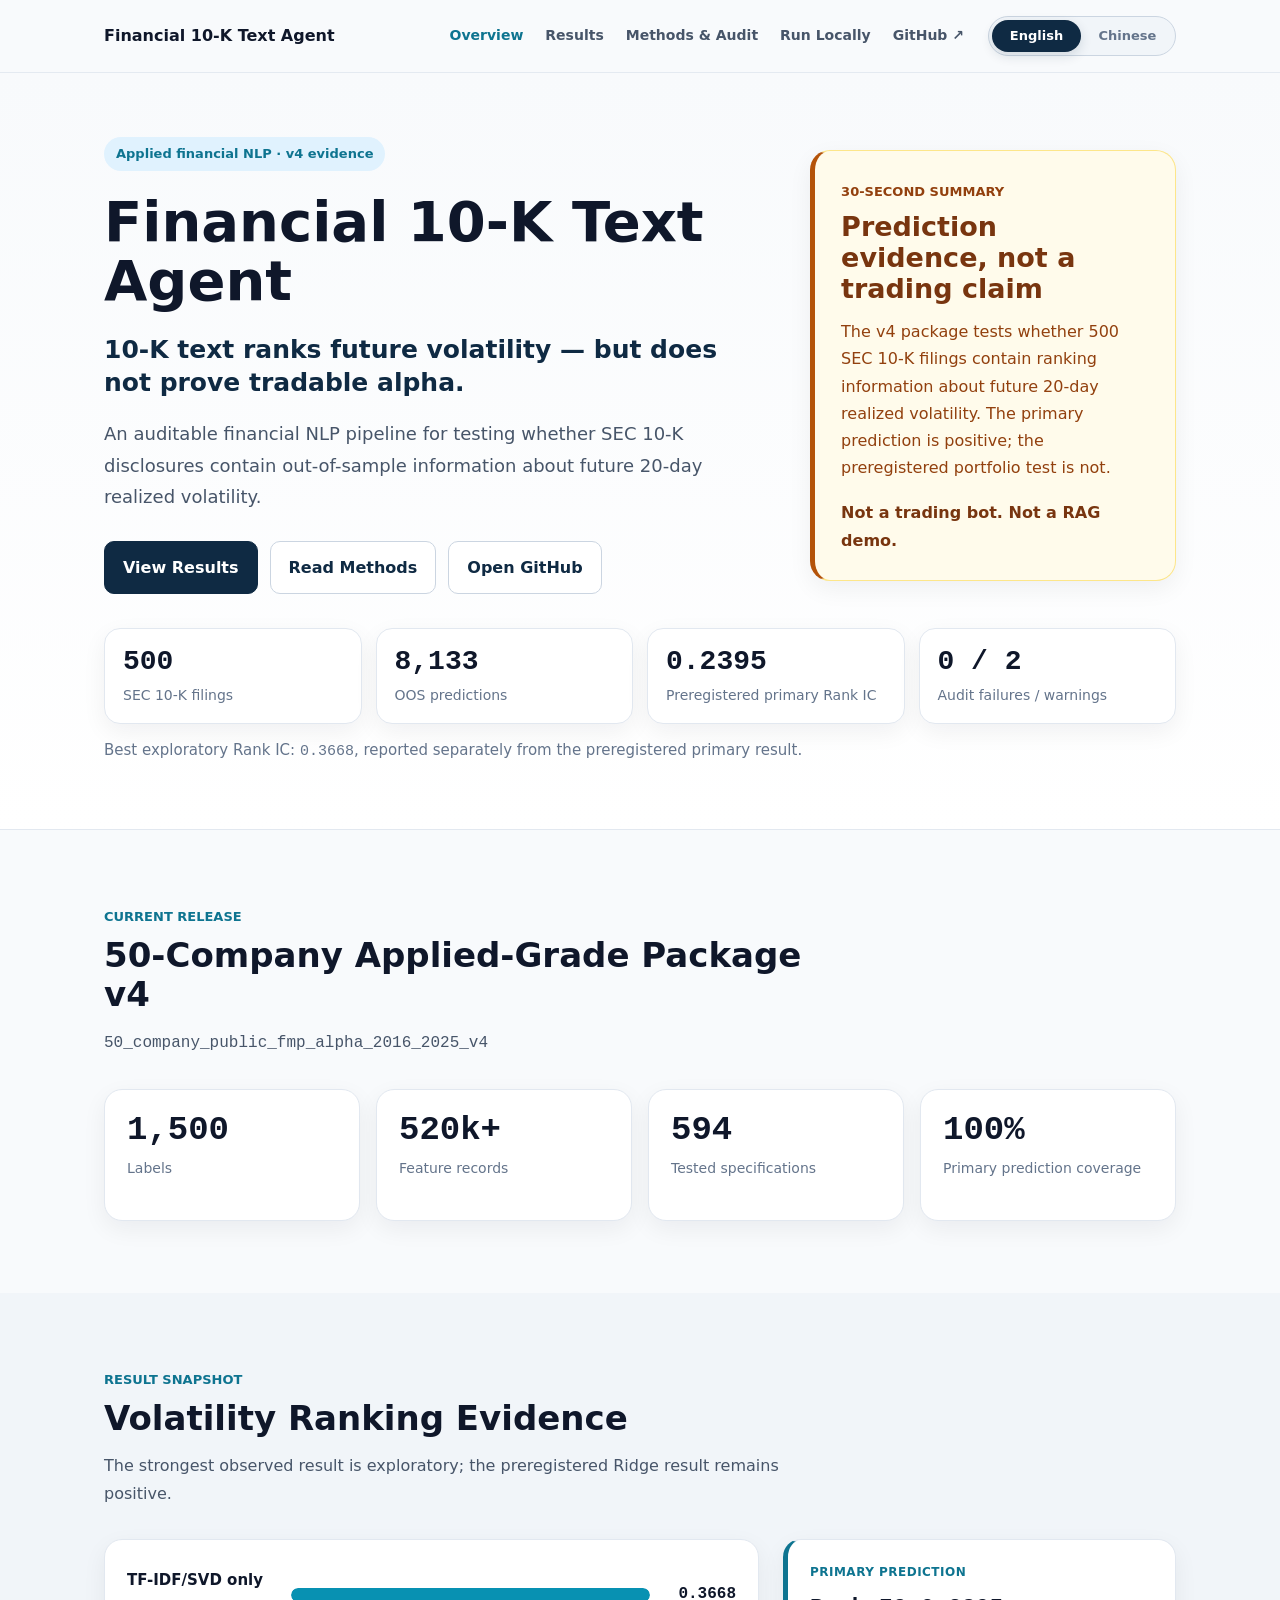
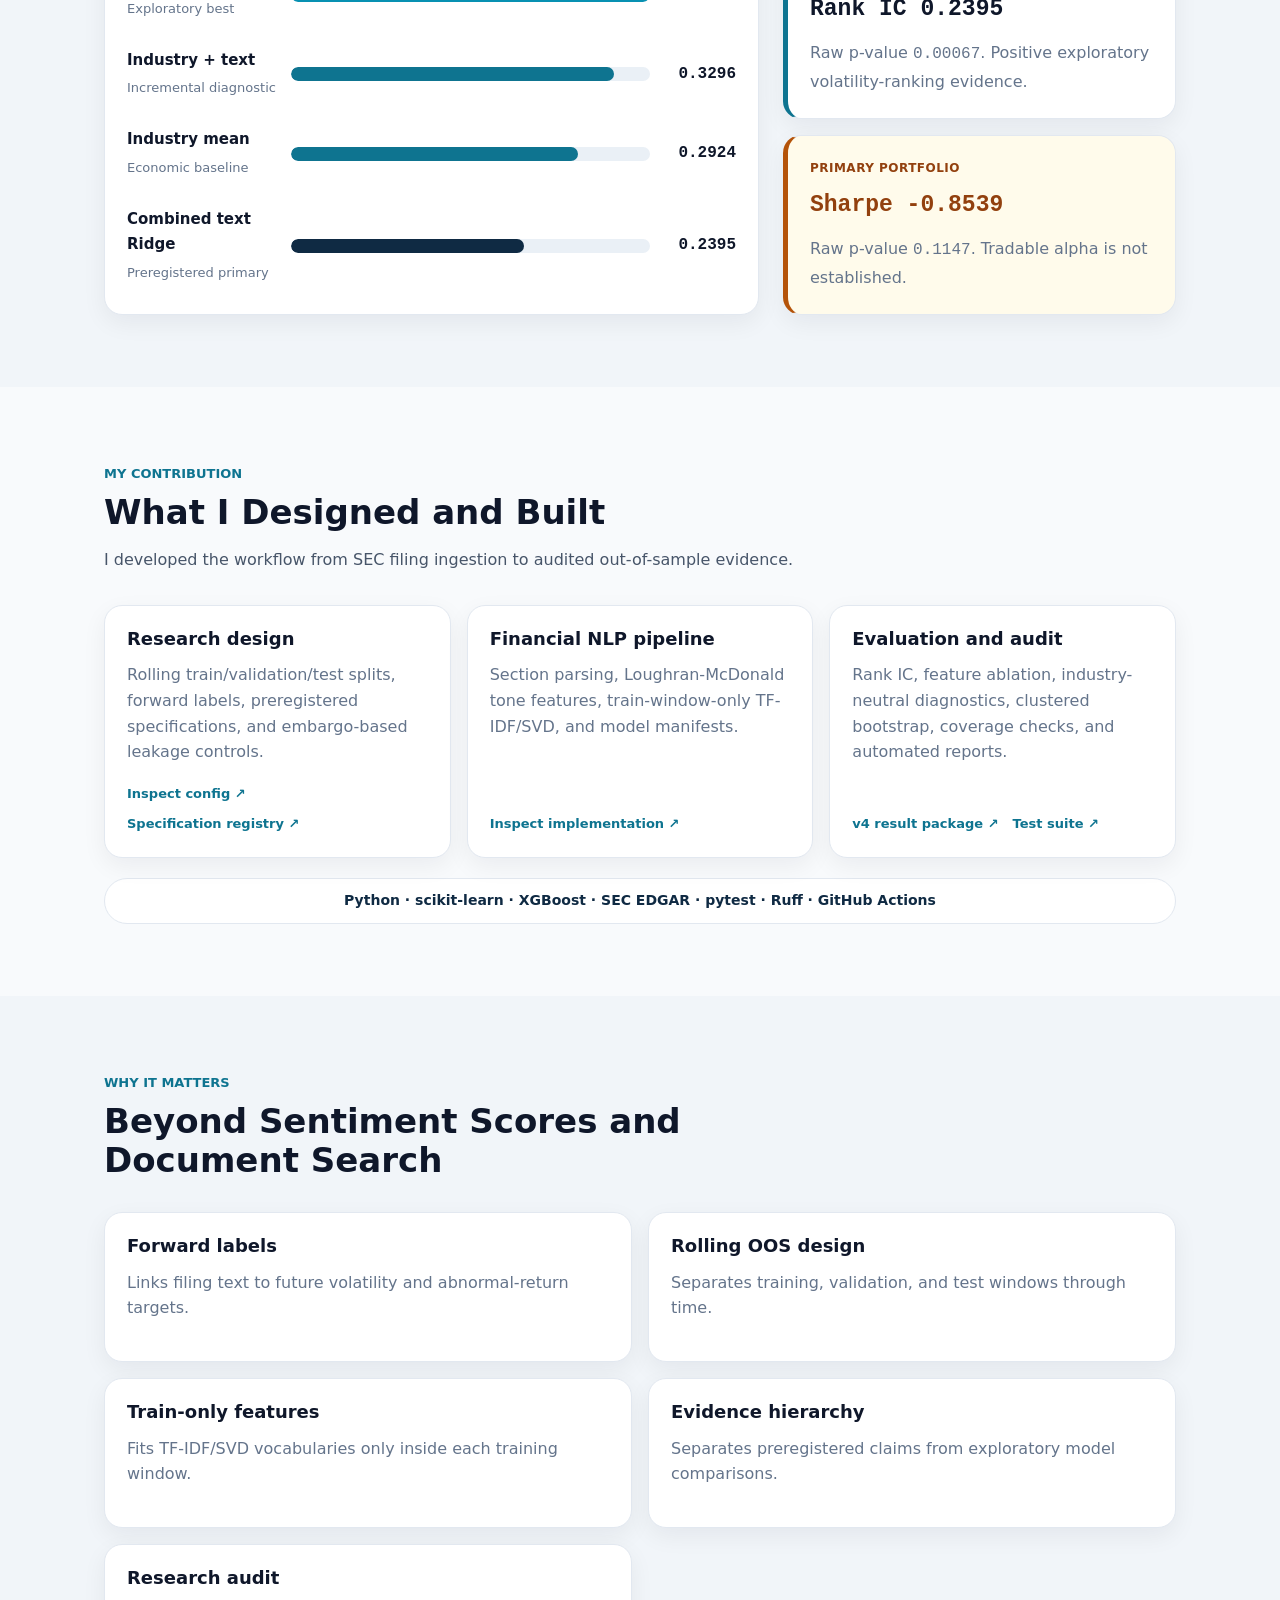
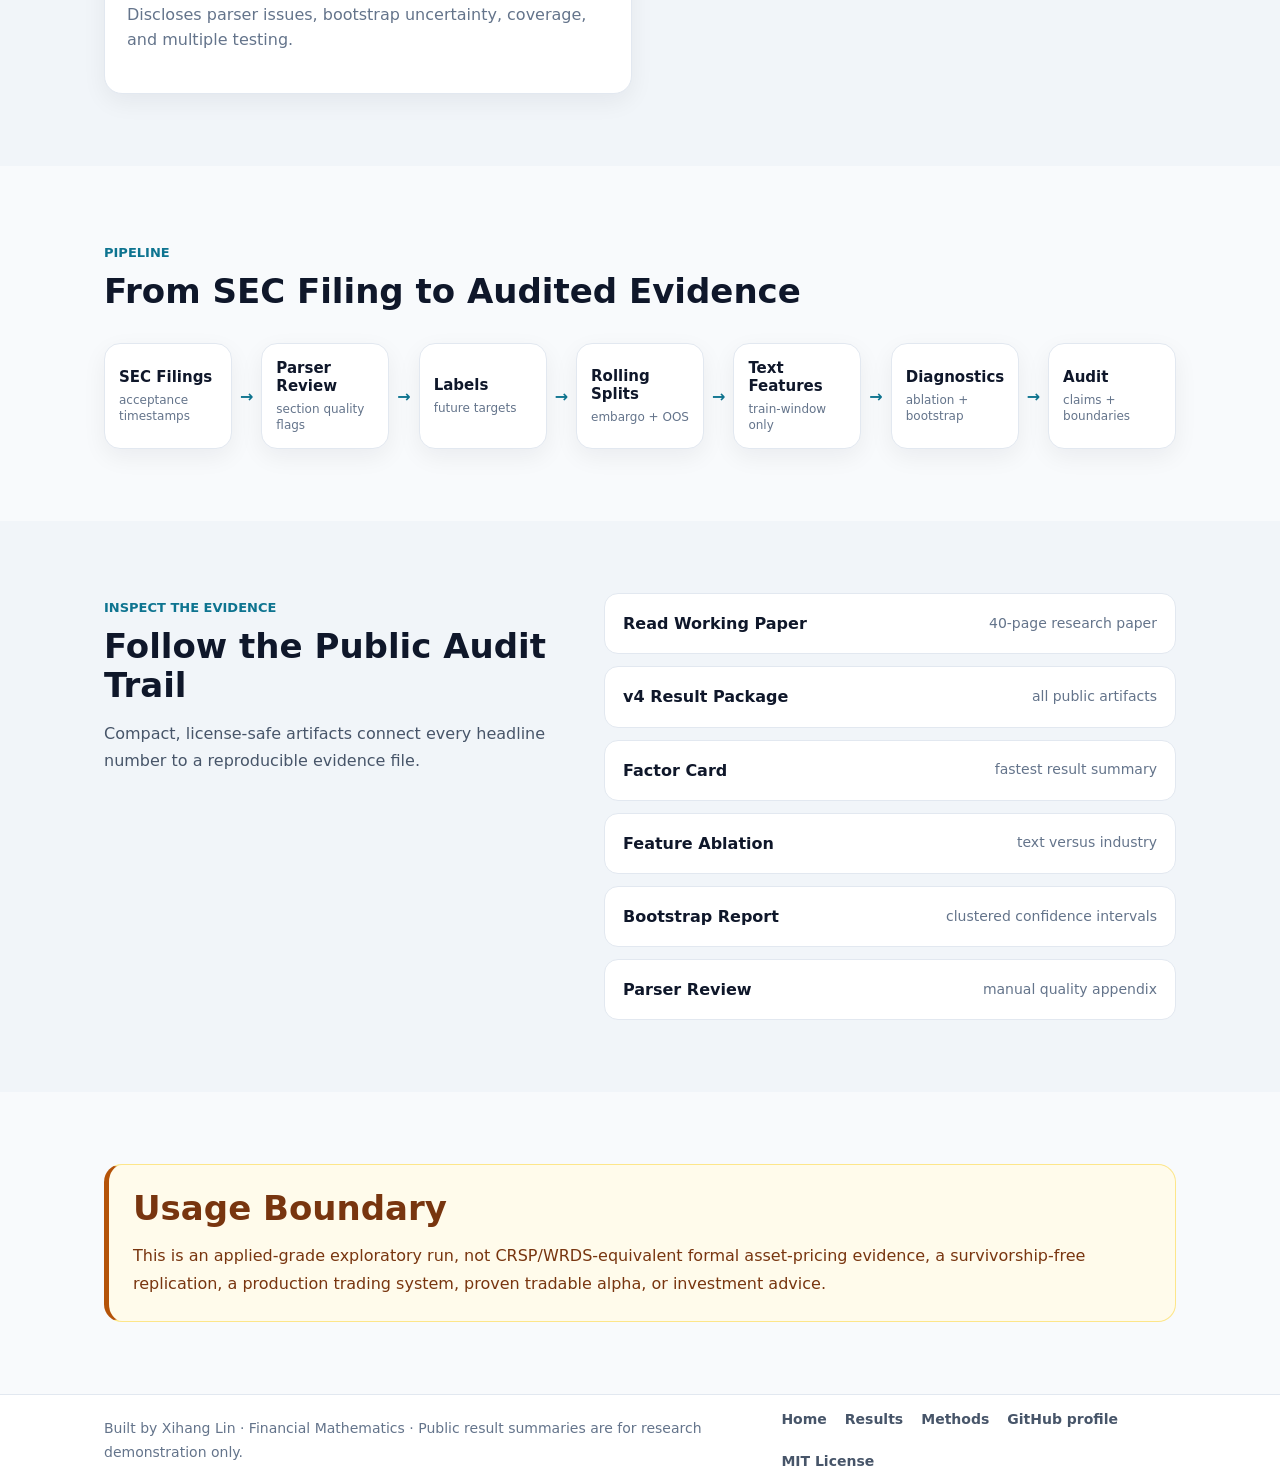
==== commit 17632f2e: "Publish working paper and evidence links" ====
--- a/website/index.html
+++ b/website/index.html
@@ -53,7 +53,7 @@
               <span class="badge">Applied financial NLP · v4 evidence</span>
               <h1>Financial 10-K Text Agent</h1>
               <p class="hero-hook">10-K text ranks future volatility — but does not prove tradable alpha.</p>
-              <p class="hero-subtitle">An auditable SEC 10-K text pipeline for out-of-sample volatility prediction and empirical research audit.</p>
+              <p class="hero-subtitle">An auditable financial NLP pipeline for testing whether SEC 10-K disclosures contain out-of-sample information about future 20-day realized volatility.</p>
               <div class="hero-cta" aria-label="Primary project actions">
                 <a class="btn btn-primary" href="results.html">View Results</a>
                 <a class="btn btn-secondary" href="methods.html">Read Methods</a>
@@ -111,9 +111,9 @@
         <div class="container">
           <div class="section-header"><p class="eyebrow">My contribution</p><h2>What I Designed and Built</h2><p>I developed the workflow from SEC filing ingestion to audited out-of-sample evidence.</p></div>
           <div class="capability-card-grid contribution-cards">
-            <article class="capability-card"><strong>Research design</strong><p>Rolling train/validation/test splits, forward labels, preregistered specifications, and embargo-based leakage controls.</p></article>
-            <article class="capability-card"><strong>Financial NLP pipeline</strong><p>Section parsing, Loughran-McDonald tone features, train-window-only TF-IDF/SVD, and model manifests.</p></article>
-            <article class="capability-card"><strong>Evaluation and audit</strong><p>Rank IC, feature ablation, industry-neutral diagnostics, clustered bootstrap, coverage checks, and automated reports.</p></article>
+            <article class="capability-card"><strong>Research design</strong><p>Rolling train/validation/test splits, forward labels, preregistered specifications, and embargo-based leakage controls.</p><div class="evidence-links"><a class="evidence-link" href="https://github.com/uiclxh/financial-10k-text-agent/blob/main/configs/text_factor_lab/50_company_public_fmp_alpha_v4.yaml">Inspect config ↗</a><a class="evidence-link" href="https://github.com/uiclxh/financial-10k-text-agent/blob/main/docs/results/50_company_public_fmp_alpha_2016_2025_v4/specification_registry.json">Specification registry ↗</a></div></article>
+            <article class="capability-card"><strong>Financial NLP pipeline</strong><p>Section parsing, Loughran-McDonald tone features, train-window-only TF-IDF/SVD, and model manifests.</p><div class="evidence-links"><a class="evidence-link" href="https://github.com/uiclxh/financial-10k-text-agent/tree/main/src/text_factor_lab">Inspect implementation ↗</a></div></article>
+            <article class="capability-card"><strong>Evaluation and audit</strong><p>Rank IC, feature ablation, industry-neutral diagnostics, clustered bootstrap, coverage checks, and automated reports.</p><div class="evidence-links"><a class="evidence-link" href="https://github.com/uiclxh/financial-10k-text-agent/tree/main/docs/results/50_company_public_fmp_alpha_2016_2025_v4">v4 result package ↗</a><a class="evidence-link" href="https://github.com/uiclxh/financial-10k-text-agent/tree/main/tests">Test suite ↗</a></div></article>
           </div>
           <p class="tech-stack">Python · scikit-learn · XGBoost · SEC EDGAR · pytest · Ruff · GitHub Actions</p>
         </div>
@@ -142,7 +142,7 @@
       <section class="section muted">
         <div class="container split-section">
           <div><p class="eyebrow">Inspect the evidence</p><h2>Follow the Public Audit Trail</h2><p>Compact, license-safe artifacts connect every headline number to a reproducible evidence file.</p></div>
-          <div class="artifact-list"><a class="artifact-card" aria-label="v4 Result Package - all public artifacts" href="https://github.com/uiclxh/financial-10k-text-agent/tree/main/docs/results/50_company_public_fmp_alpha_2016_2025_v4"><span>v4 Result Package</span><span>all public artifacts</span></a><a class="artifact-card" aria-label="Factor Card - fastest result summary" href="https://github.com/uiclxh/financial-10k-text-agent/blob/main/docs/results/50_company_public_fmp_alpha_2016_2025_v4/factor_card.md"><span>Factor Card</span><span>fastest result summary</span></a><a class="artifact-card" aria-label="Feature Ablation - text versus industry" href="https://github.com/uiclxh/financial-10k-text-agent/blob/main/docs/results/50_company_public_fmp_alpha_2016_2025_v4/feature_ablation_summary.json"><span>Feature Ablation</span><span>text versus industry</span></a><a class="artifact-card" aria-label="Bootstrap Report - clustered confidence intervals" href="https://github.com/uiclxh/financial-10k-text-agent/blob/main/docs/results/50_company_public_fmp_alpha_2016_2025_v4/primary_rank_ic_bootstrap_report.json"><span>Bootstrap Report</span><span>clustered confidence intervals</span></a><a class="artifact-card" aria-label="Parser Review - manual quality appendix" href="https://github.com/uiclxh/financial-10k-text-agent/blob/main/docs/results/50_company_public_fmp_alpha_2016_2025_v4/parser_manual_review_appendix.md"><span>Parser Review</span><span>manual quality appendix</span></a></div>
+          <div class="artifact-list"><a class="artifact-card" aria-label="Read Working Paper - 40-page research paper" href="https://github.com/uiclxh/financial-10k-text-agent/blob/main/docs/working_paper/auditing_predictive_information_in_sec_10k_text.pdf"><span>Read Working Paper</span><span>40-page research paper</span></a><a class="artifact-card" aria-label="v4 Result Package - all public artifacts" href="https://github.com/uiclxh/financial-10k-text-agent/tree/main/docs/results/50_company_public_fmp_alpha_2016_2025_v4"><span>v4 Result Package</span><span>all public artifacts</span></a><a class="artifact-card" aria-label="Factor Card - fastest result summary" href="https://github.com/uiclxh/financial-10k-text-agent/blob/main/docs/results/50_company_public_fmp_alpha_2016_2025_v4/factor_card.md"><span>Factor Card</span><span>fastest result summary</span></a><a class="artifact-card" aria-label="Feature Ablation - text versus industry" href="https://github.com/uiclxh/financial-10k-text-agent/blob/main/docs/results/50_company_public_fmp_alpha_2016_2025_v4/feature_ablation_summary.json"><span>Feature Ablation</span><span>text versus industry</span></a><a class="artifact-card" aria-label="Bootstrap Report - clustered confidence intervals" href="https://github.com/uiclxh/financial-10k-text-agent/blob/main/docs/results/50_company_public_fmp_alpha_2016_2025_v4/primary_rank_ic_bootstrap_report.json"><span>Bootstrap Report</span><span>clustered confidence intervals</span></a><a class="artifact-card" aria-label="Parser Review - manual quality appendix" href="https://github.com/uiclxh/financial-10k-text-agent/blob/main/docs/results/50_company_public_fmp_alpha_2016_2025_v4/parser_manual_review_appendix.md"><span>Parser Review</span><span>manual quality appendix</span></a></div>
         </div>
       </section>
       <section class="section"><div class="container"><div class="boundary-box"><h2>Usage Boundary</h2><p>This is an applied-grade exploratory run, not CRSP/WRDS-equivalent formal asset-pricing evidence, a survivorship-free replication, a production trading system, proven tradable alpha, or investment advice.</p></div></div></section>
--- a/website/assets/styles.css
+++ b/website/assets/styles.css
@@ -1014,6 +1014,11 @@
   grid-template-columns: repeat(3, minmax(0, 1fr));
 }
 
+.contribution-cards .capability-card {
+  display: flex;
+  flex-direction: column;
+}
+
 .capability-card {
   min-height: 150px;
   border: 1px solid var(--border);
@@ -1034,6 +1039,26 @@
   margin-top: 12px;
   color: var(--text-muted);
   line-height: 1.6;
+}
+
+.evidence-links {
+  display: flex;
+  flex-wrap: wrap;
+  gap: 8px 14px;
+  margin-top: auto;
+  padding-top: 18px;
+}
+
+.evidence-link {
+  color: var(--accent);
+  font-size: 13px;
+  font-weight: 800;
+  text-decoration: none;
+}
+
+.evidence-link:hover {
+  text-decoration: underline;
+  text-underline-offset: 3px;
 }
 
 .tech-stack {
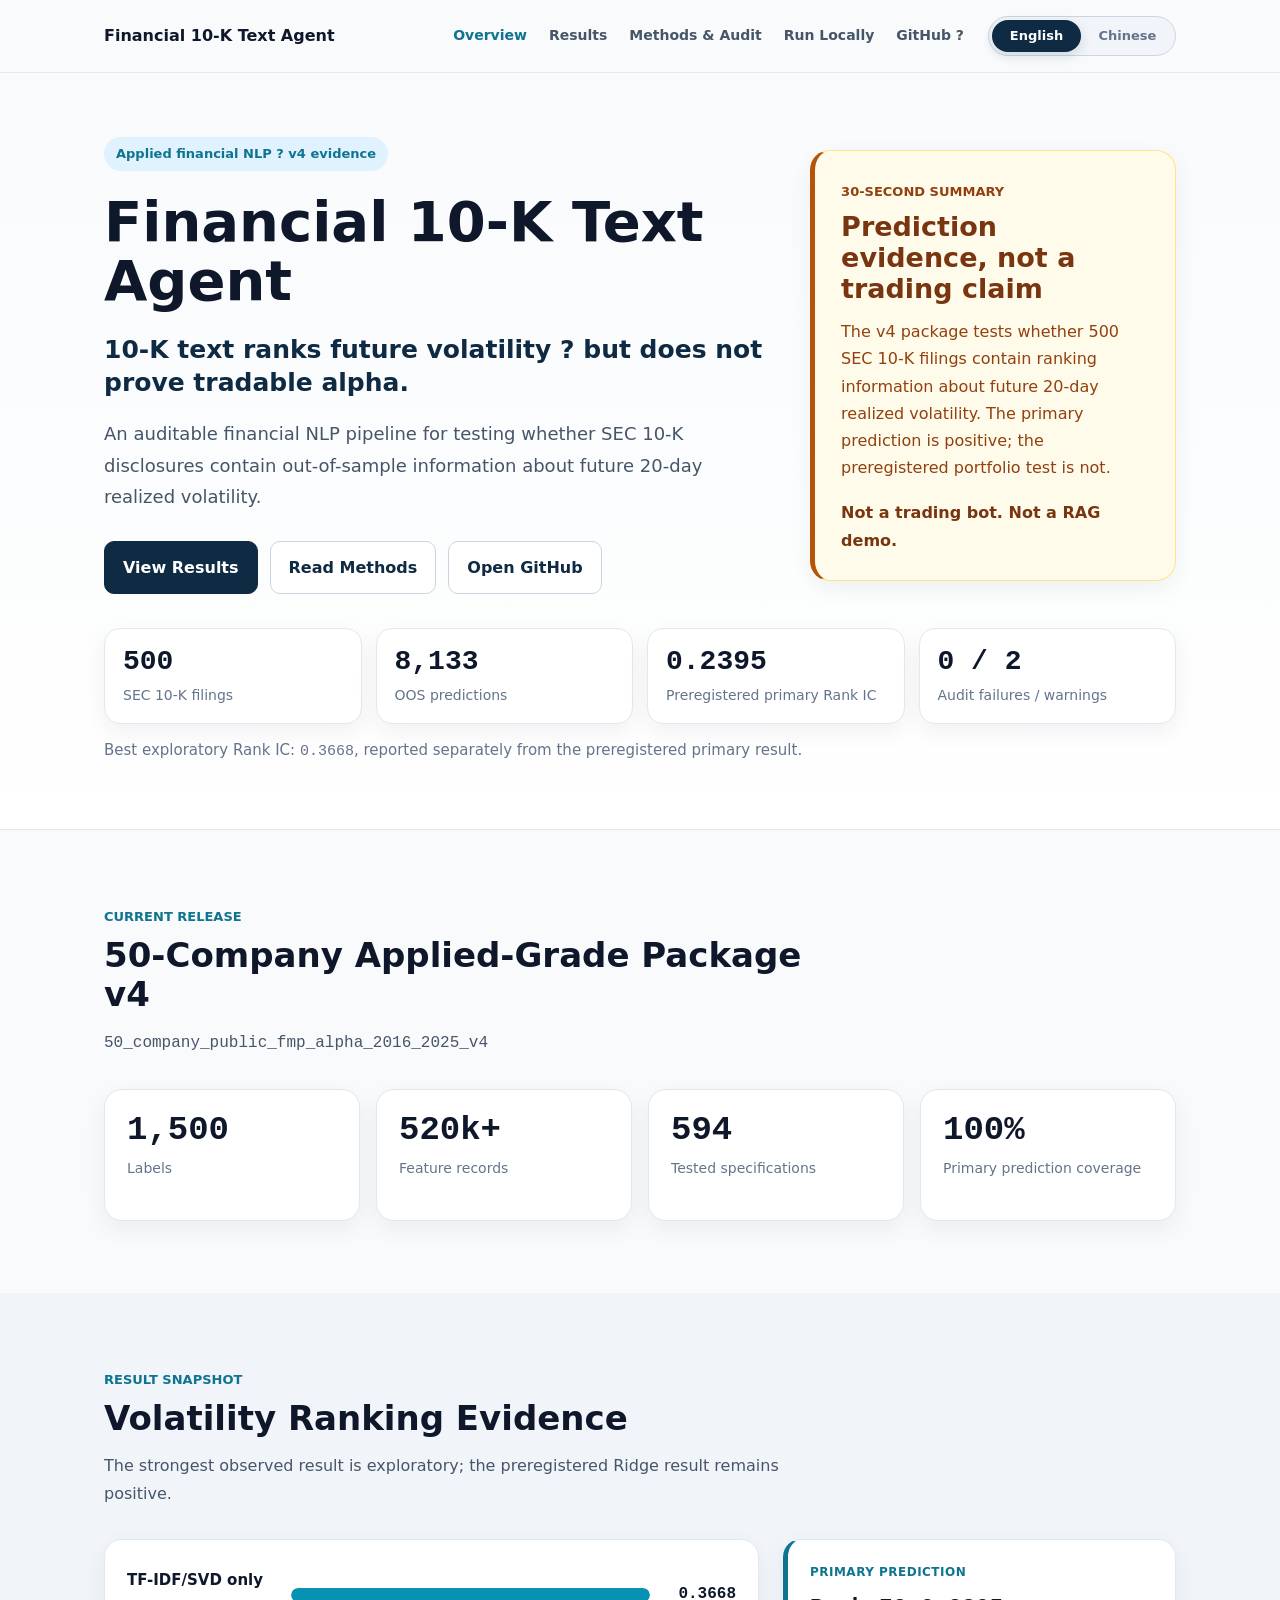
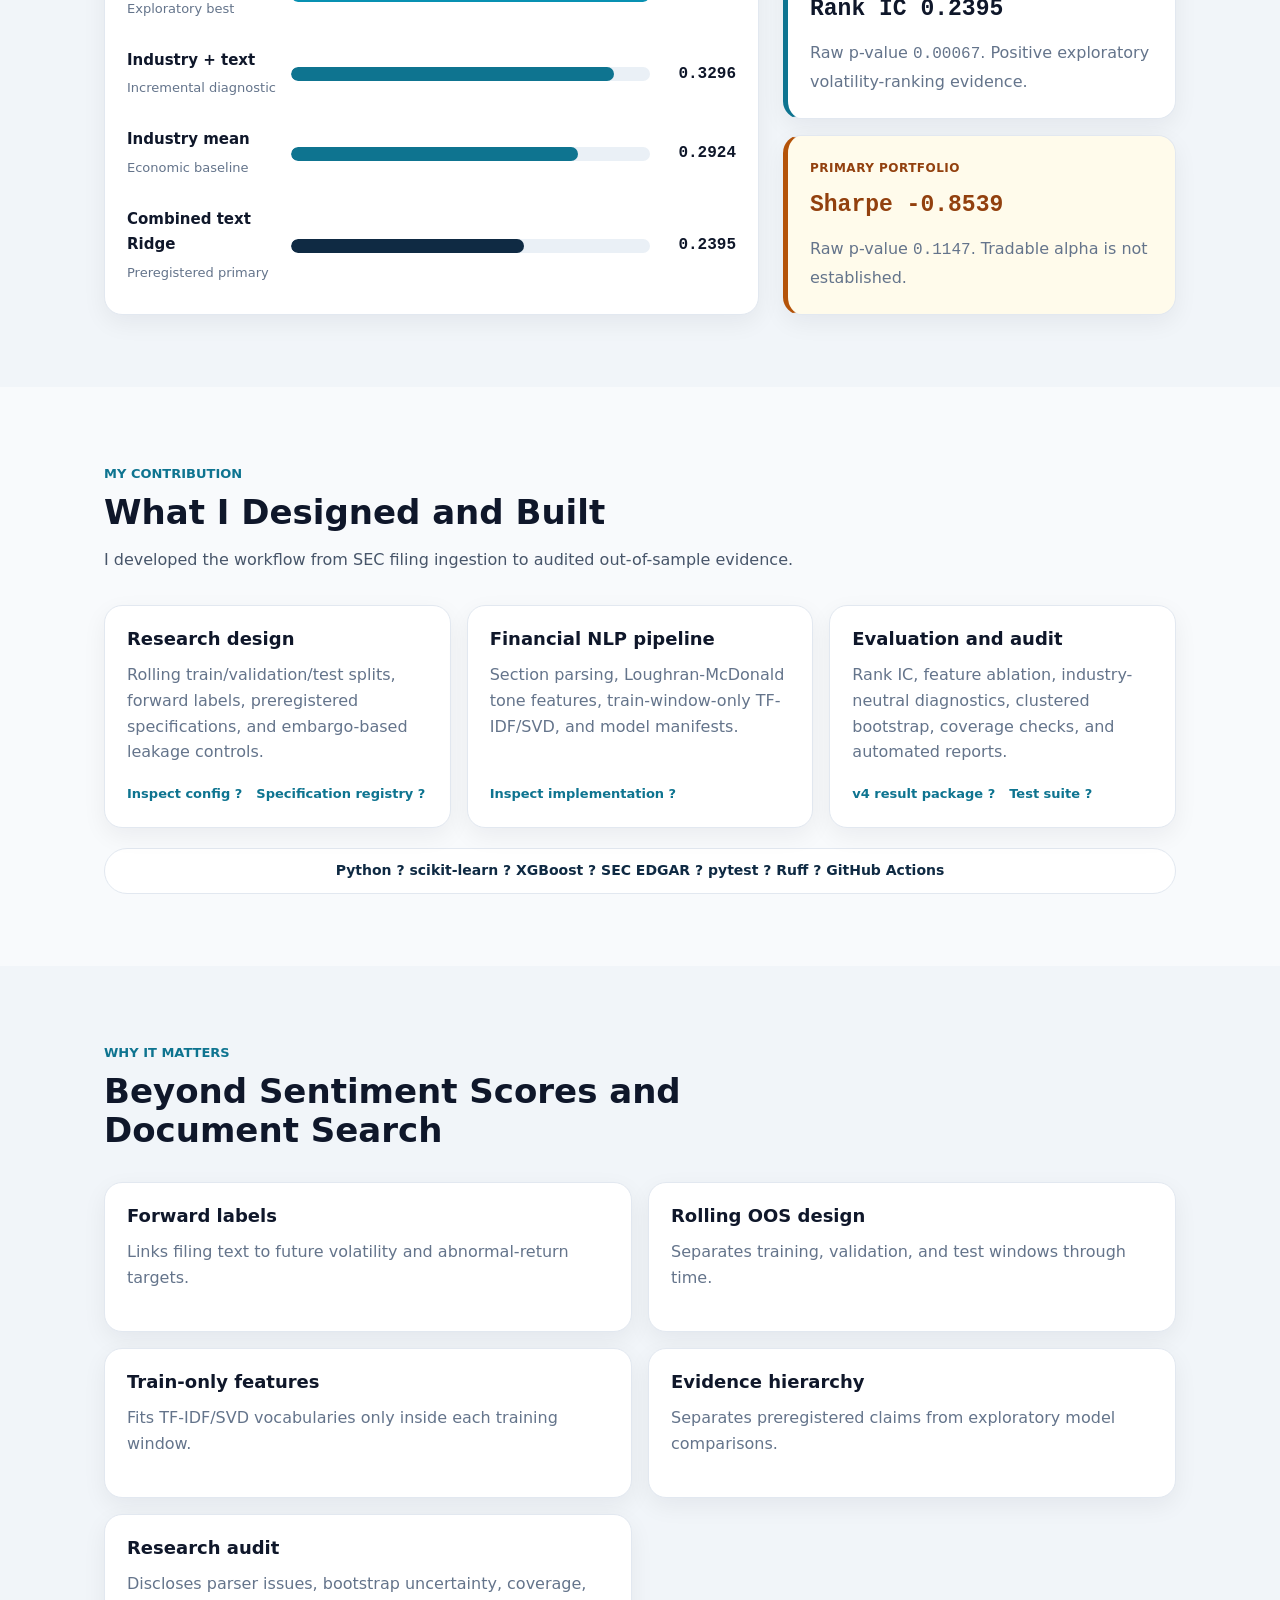
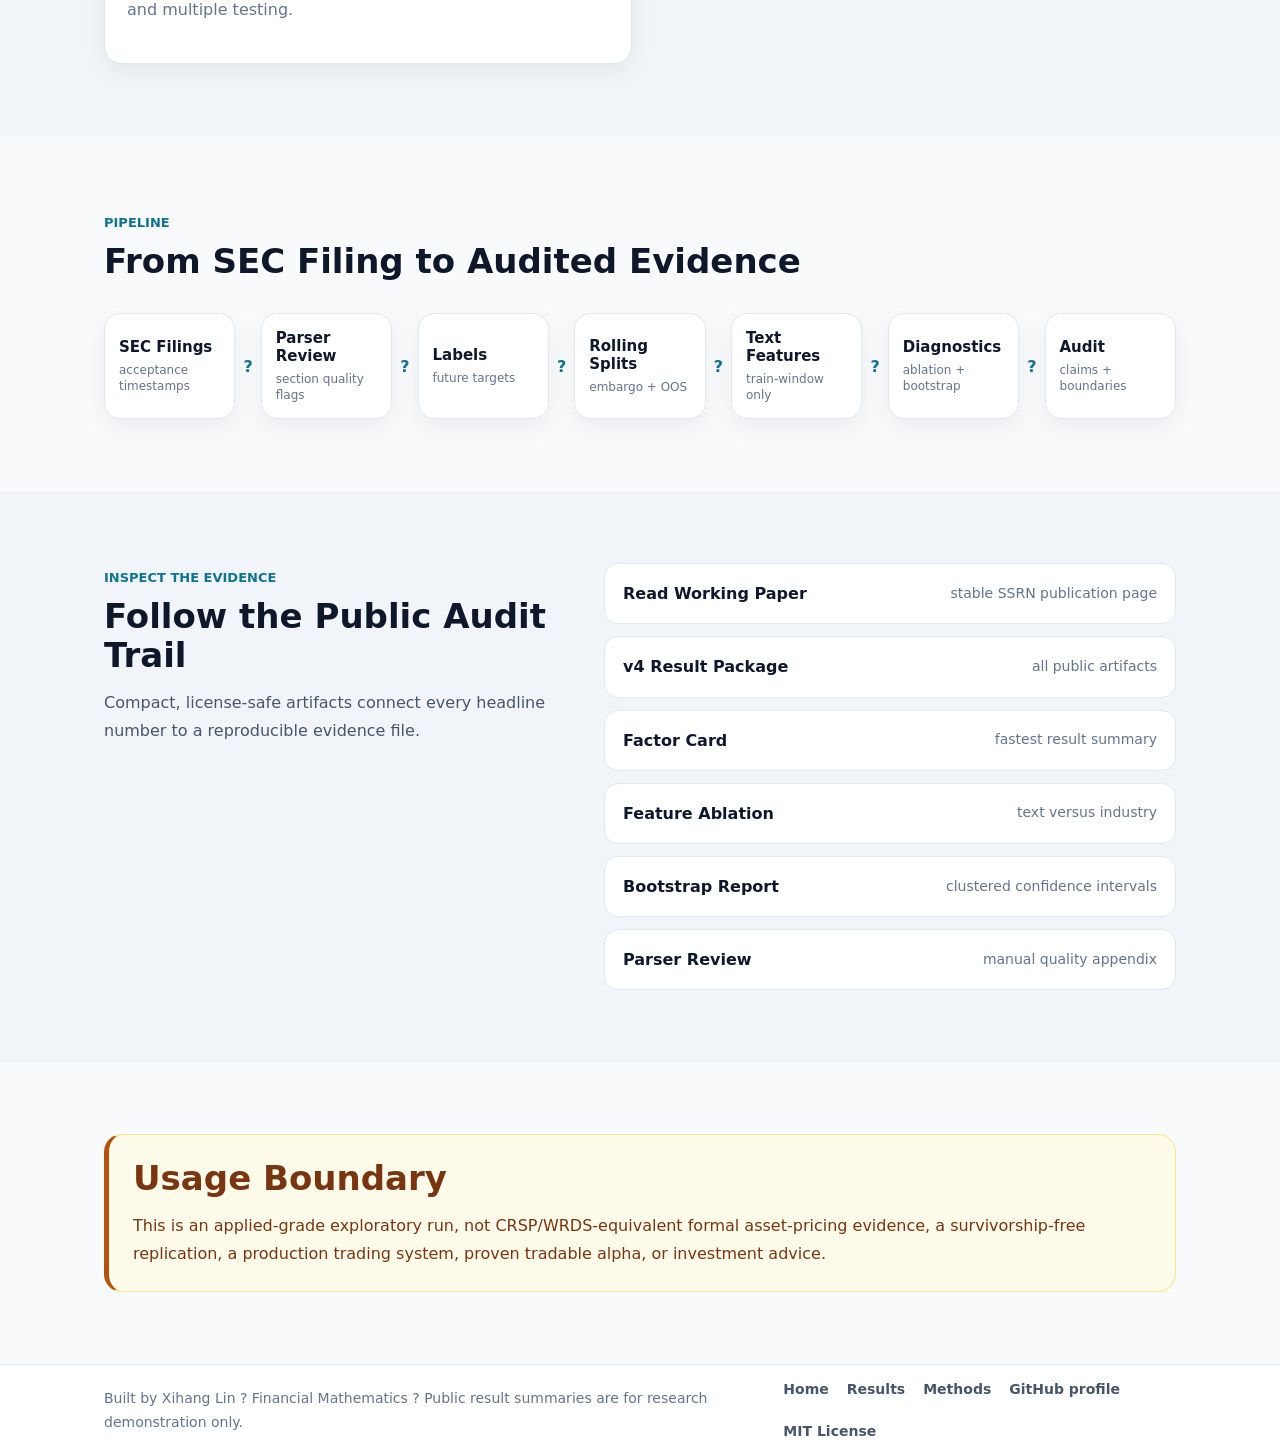
==== commit a3b65905: "Link website to SSRN working paper" ====
--- a/website/index.html
+++ b/website/index.html
@@ -36,7 +36,7 @@
           <a href="results.html">Results</a>
           <a href="methods.html">Methods & Audit</a>
           <a href="results.html#reproducibility">Run Locally</a>
-          <a href="https://github.com/uiclxh/financial-10k-text-agent">GitHub ↗</a>
+          <a href="https://github.com/uiclxh/financial-10k-text-agent">GitHub ?</a>
         </nav>
         <div class="language-switch" aria-label="Language switch">
           <a class="switch-option is-active" href="index.html" lang="en">English</a>
@@ -50,9 +50,9 @@
         <div class="container">
           <div class="hero-grid">
             <div class="hero-copy">
-              <span class="badge">Applied financial NLP · v4 evidence</span>
+              <span class="badge">Applied financial NLP ? v4 evidence</span>
               <h1>Financial 10-K Text Agent</h1>
-              <p class="hero-hook">10-K text ranks future volatility — but does not prove tradable alpha.</p>
+              <p class="hero-hook">10-K text ranks future volatility ? but does not prove tradable alpha.</p>
               <p class="hero-subtitle">An auditable financial NLP pipeline for testing whether SEC 10-K disclosures contain out-of-sample information about future 20-day realized volatility.</p>
               <div class="hero-cta" aria-label="Primary project actions">
                 <a class="btn btn-primary" href="results.html">View Results</a>
@@ -111,11 +111,11 @@
         <div class="container">
           <div class="section-header"><p class="eyebrow">My contribution</p><h2>What I Designed and Built</h2><p>I developed the workflow from SEC filing ingestion to audited out-of-sample evidence.</p></div>
           <div class="capability-card-grid contribution-cards">
-            <article class="capability-card"><strong>Research design</strong><p>Rolling train/validation/test splits, forward labels, preregistered specifications, and embargo-based leakage controls.</p><div class="evidence-links"><a class="evidence-link" href="https://github.com/uiclxh/financial-10k-text-agent/blob/main/configs/text_factor_lab/50_company_public_fmp_alpha_v4.yaml">Inspect config ↗</a><a class="evidence-link" href="https://github.com/uiclxh/financial-10k-text-agent/blob/main/docs/results/50_company_public_fmp_alpha_2016_2025_v4/specification_registry.json">Specification registry ↗</a></div></article>
-            <article class="capability-card"><strong>Financial NLP pipeline</strong><p>Section parsing, Loughran-McDonald tone features, train-window-only TF-IDF/SVD, and model manifests.</p><div class="evidence-links"><a class="evidence-link" href="https://github.com/uiclxh/financial-10k-text-agent/tree/main/src/text_factor_lab">Inspect implementation ↗</a></div></article>
-            <article class="capability-card"><strong>Evaluation and audit</strong><p>Rank IC, feature ablation, industry-neutral diagnostics, clustered bootstrap, coverage checks, and automated reports.</p><div class="evidence-links"><a class="evidence-link" href="https://github.com/uiclxh/financial-10k-text-agent/tree/main/docs/results/50_company_public_fmp_alpha_2016_2025_v4">v4 result package ↗</a><a class="evidence-link" href="https://github.com/uiclxh/financial-10k-text-agent/tree/main/tests">Test suite ↗</a></div></article>
+            <article class="capability-card"><strong>Research design</strong><p>Rolling train/validation/test splits, forward labels, preregistered specifications, and embargo-based leakage controls.</p><div class="evidence-links"><a class="evidence-link" href="https://github.com/uiclxh/financial-10k-text-agent/blob/main/configs/text_factor_lab/50_company_public_fmp_alpha_v4.yaml">Inspect config ?</a><a class="evidence-link" href="https://github.com/uiclxh/financial-10k-text-agent/blob/main/docs/results/50_company_public_fmp_alpha_2016_2025_v4/specification_registry.json">Specification registry ?</a></div></article>
+            <article class="capability-card"><strong>Financial NLP pipeline</strong><p>Section parsing, Loughran-McDonald tone features, train-window-only TF-IDF/SVD, and model manifests.</p><div class="evidence-links"><a class="evidence-link" href="https://github.com/uiclxh/financial-10k-text-agent/tree/main/src/text_factor_lab">Inspect implementation ?</a></div></article>
+            <article class="capability-card"><strong>Evaluation and audit</strong><p>Rank IC, feature ablation, industry-neutral diagnostics, clustered bootstrap, coverage checks, and automated reports.</p><div class="evidence-links"><a class="evidence-link" href="https://github.com/uiclxh/financial-10k-text-agent/tree/main/docs/results/50_company_public_fmp_alpha_2016_2025_v4">v4 result package ?</a><a class="evidence-link" href="https://github.com/uiclxh/financial-10k-text-agent/tree/main/tests">Test suite ?</a></div></article>
           </div>
-          <p class="tech-stack">Python · scikit-learn · XGBoost · SEC EDGAR · pytest · Ruff · GitHub Actions</p>
+          <p class="tech-stack">Python ? scikit-learn ? XGBoost ? SEC EDGAR ? pytest ? Ruff ? GitHub Actions</p>
         </div>
       </section>
 
@@ -135,14 +135,14 @@
         <div class="container">
           <div class="section-header"><p class="eyebrow">Pipeline</p><h2>From SEC Filing to Audited Evidence</h2></div>
           <div class="pipeline-flow" aria-label="Research pipeline">
-            <div class="pipeline-node"><strong>SEC Filings</strong><span>acceptance timestamps</span></div><div class="pipeline-arrow" aria-hidden="true">→</div><div class="pipeline-node"><strong>Parser Review</strong><span>section quality flags</span></div><div class="pipeline-arrow" aria-hidden="true">→</div><div class="pipeline-node"><strong>Labels</strong><span>future targets</span></div><div class="pipeline-arrow" aria-hidden="true">→</div><div class="pipeline-node"><strong>Rolling Splits</strong><span>embargo + OOS</span></div><div class="pipeline-arrow" aria-hidden="true">→</div><div class="pipeline-node"><strong>Text Features</strong><span>train-window only</span></div><div class="pipeline-arrow" aria-hidden="true">→</div><div class="pipeline-node"><strong>Diagnostics</strong><span>ablation + bootstrap</span></div><div class="pipeline-arrow" aria-hidden="true">→</div><div class="pipeline-node"><strong>Audit</strong><span>claims + boundaries</span></div>
+            <div class="pipeline-node"><strong>SEC Filings</strong><span>acceptance timestamps</span></div><div class="pipeline-arrow" aria-hidden="true">?</div><div class="pipeline-node"><strong>Parser Review</strong><span>section quality flags</span></div><div class="pipeline-arrow" aria-hidden="true">?</div><div class="pipeline-node"><strong>Labels</strong><span>future targets</span></div><div class="pipeline-arrow" aria-hidden="true">?</div><div class="pipeline-node"><strong>Rolling Splits</strong><span>embargo + OOS</span></div><div class="pipeline-arrow" aria-hidden="true">?</div><div class="pipeline-node"><strong>Text Features</strong><span>train-window only</span></div><div class="pipeline-arrow" aria-hidden="true">?</div><div class="pipeline-node"><strong>Diagnostics</strong><span>ablation + bootstrap</span></div><div class="pipeline-arrow" aria-hidden="true">?</div><div class="pipeline-node"><strong>Audit</strong><span>claims + boundaries</span></div>
           </div>
         </div>
       </section>
       <section class="section muted">
         <div class="container split-section">
           <div><p class="eyebrow">Inspect the evidence</p><h2>Follow the Public Audit Trail</h2><p>Compact, license-safe artifacts connect every headline number to a reproducible evidence file.</p></div>
-          <div class="artifact-list"><a class="artifact-card" aria-label="Read Working Paper - 40-page research paper" href="https://github.com/uiclxh/financial-10k-text-agent/blob/main/docs/working_paper/auditing_predictive_information_in_sec_10k_text.pdf"><span>Read Working Paper</span><span>40-page research paper</span></a><a class="artifact-card" aria-label="v4 Result Package - all public artifacts" href="https://github.com/uiclxh/financial-10k-text-agent/tree/main/docs/results/50_company_public_fmp_alpha_2016_2025_v4"><span>v4 Result Package</span><span>all public artifacts</span></a><a class="artifact-card" aria-label="Factor Card - fastest result summary" href="https://github.com/uiclxh/financial-10k-text-agent/blob/main/docs/results/50_company_public_fmp_alpha_2016_2025_v4/factor_card.md"><span>Factor Card</span><span>fastest result summary</span></a><a class="artifact-card" aria-label="Feature Ablation - text versus industry" href="https://github.com/uiclxh/financial-10k-text-agent/blob/main/docs/results/50_company_public_fmp_alpha_2016_2025_v4/feature_ablation_summary.json"><span>Feature Ablation</span><span>text versus industry</span></a><a class="artifact-card" aria-label="Bootstrap Report - clustered confidence intervals" href="https://github.com/uiclxh/financial-10k-text-agent/blob/main/docs/results/50_company_public_fmp_alpha_2016_2025_v4/primary_rank_ic_bootstrap_report.json"><span>Bootstrap Report</span><span>clustered confidence intervals</span></a><a class="artifact-card" aria-label="Parser Review - manual quality appendix" href="https://github.com/uiclxh/financial-10k-text-agent/blob/main/docs/results/50_company_public_fmp_alpha_2016_2025_v4/parser_manual_review_appendix.md"><span>Parser Review</span><span>manual quality appendix</span></a></div>
+          <div class="artifact-list"><a class="artifact-card" aria-label="Read Working Paper - stable SSRN publication page" href="https://ssrn.com/abstract=6974978"><span>Read Working Paper</span><span>stable SSRN publication page</span></a><a class="artifact-card" aria-label="v4 Result Package - all public artifacts" href="https://github.com/uiclxh/financial-10k-text-agent/tree/main/docs/results/50_company_public_fmp_alpha_2016_2025_v4"><span>v4 Result Package</span><span>all public artifacts</span></a><a class="artifact-card" aria-label="Factor Card - fastest result summary" href="https://github.com/uiclxh/financial-10k-text-agent/blob/main/docs/results/50_company_public_fmp_alpha_2016_2025_v4/factor_card.md"><span>Factor Card</span><span>fastest result summary</span></a><a class="artifact-card" aria-label="Feature Ablation - text versus industry" href="https://github.com/uiclxh/financial-10k-text-agent/blob/main/docs/results/50_company_public_fmp_alpha_2016_2025_v4/feature_ablation_summary.json"><span>Feature Ablation</span><span>text versus industry</span></a><a class="artifact-card" aria-label="Bootstrap Report - clustered confidence intervals" href="https://github.com/uiclxh/financial-10k-text-agent/blob/main/docs/results/50_company_public_fmp_alpha_2016_2025_v4/primary_rank_ic_bootstrap_report.json"><span>Bootstrap Report</span><span>clustered confidence intervals</span></a><a class="artifact-card" aria-label="Parser Review - manual quality appendix" href="https://github.com/uiclxh/financial-10k-text-agent/blob/main/docs/results/50_company_public_fmp_alpha_2016_2025_v4/parser_manual_review_appendix.md"><span>Parser Review</span><span>manual quality appendix</span></a></div>
         </div>
       </section>
       <section class="section"><div class="container"><div class="boundary-box"><h2>Usage Boundary</h2><p>This is an applied-grade exploratory run, not CRSP/WRDS-equivalent formal asset-pricing evidence, a survivorship-free replication, a production trading system, proven tradable alpha, or investment advice.</p></div></div></section>
@@ -150,7 +150,7 @@
 
     <footer class="site-footer">
       <div class="container footer-inner">
-        <p>Built by Xihang Lin · Financial Mathematics · Public result summaries are for research demonstration only.</p>
+        <p>Built by Xihang Lin ? Financial Mathematics ? Public result summaries are for research demonstration only.</p>
         <nav class="footer-links" aria-label="Footer navigation">
           <a href="index.html">Home</a>
           <a href="results.html">Results</a>
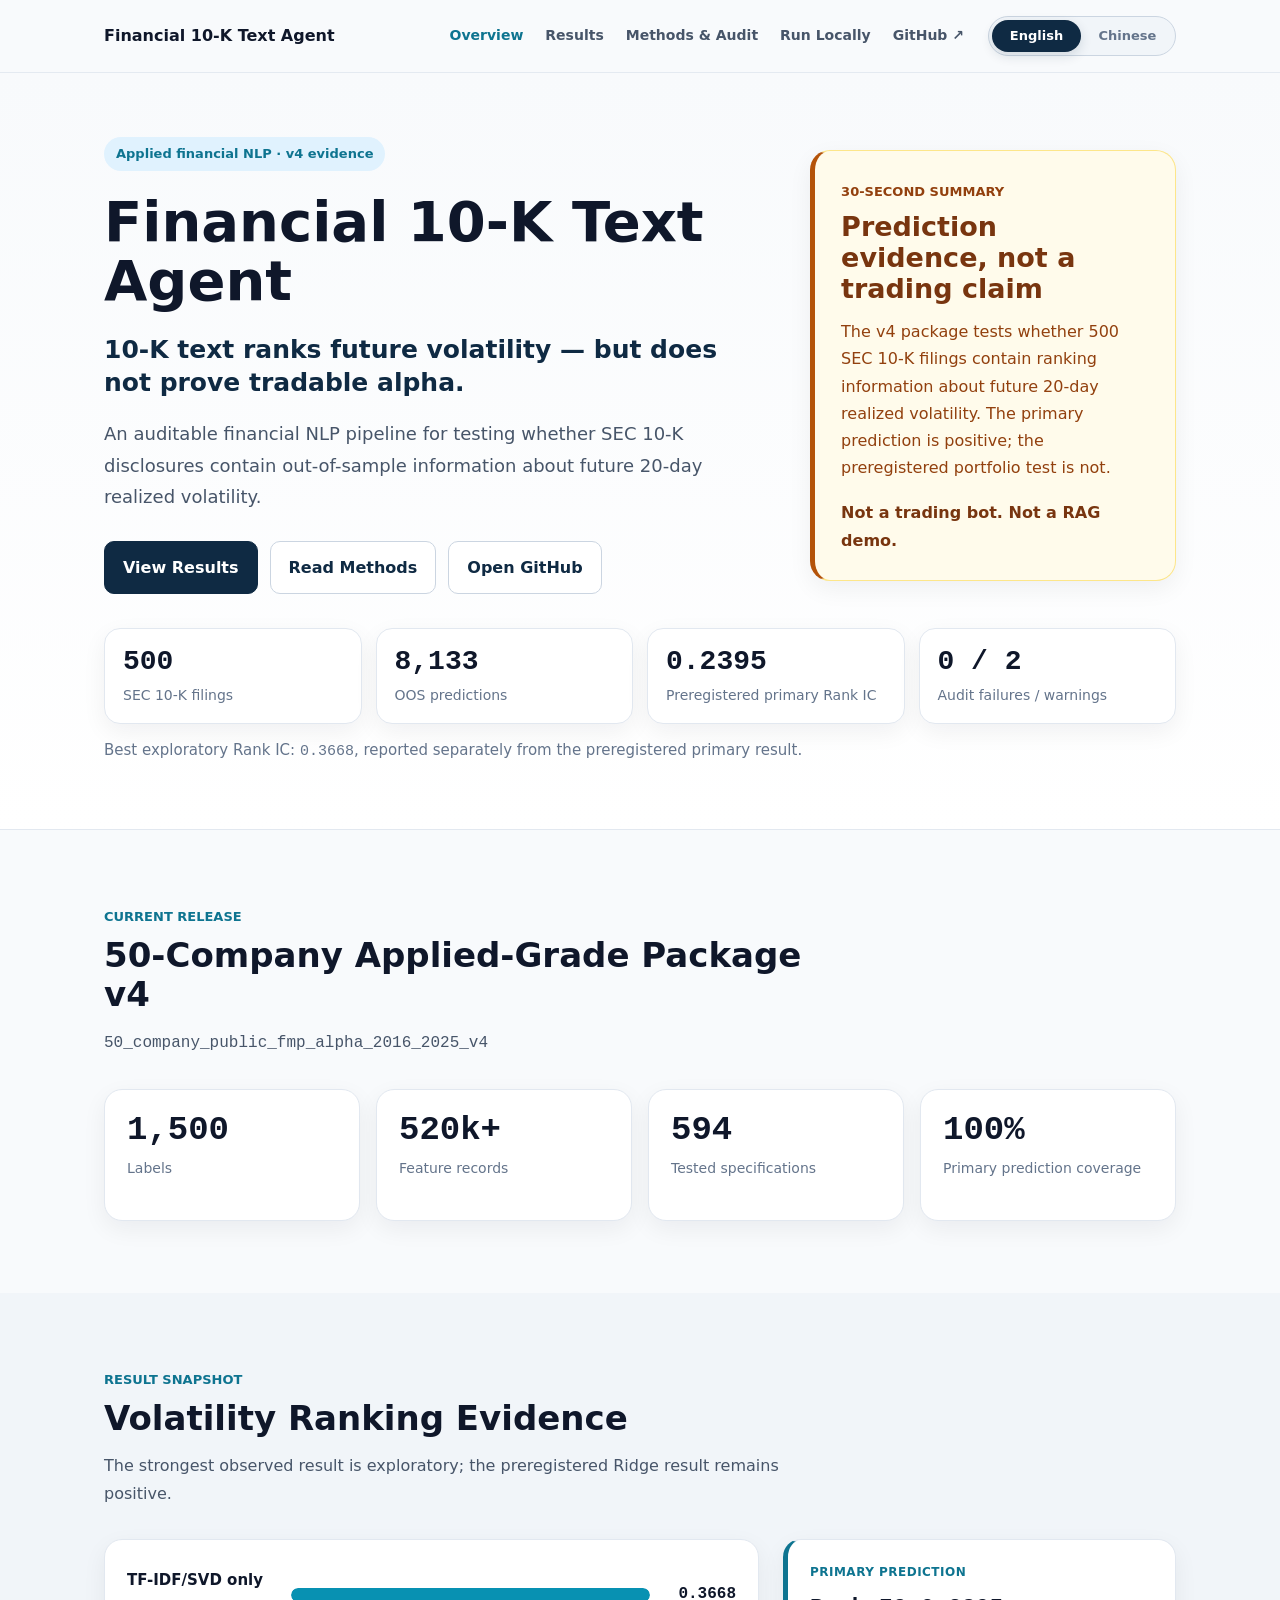
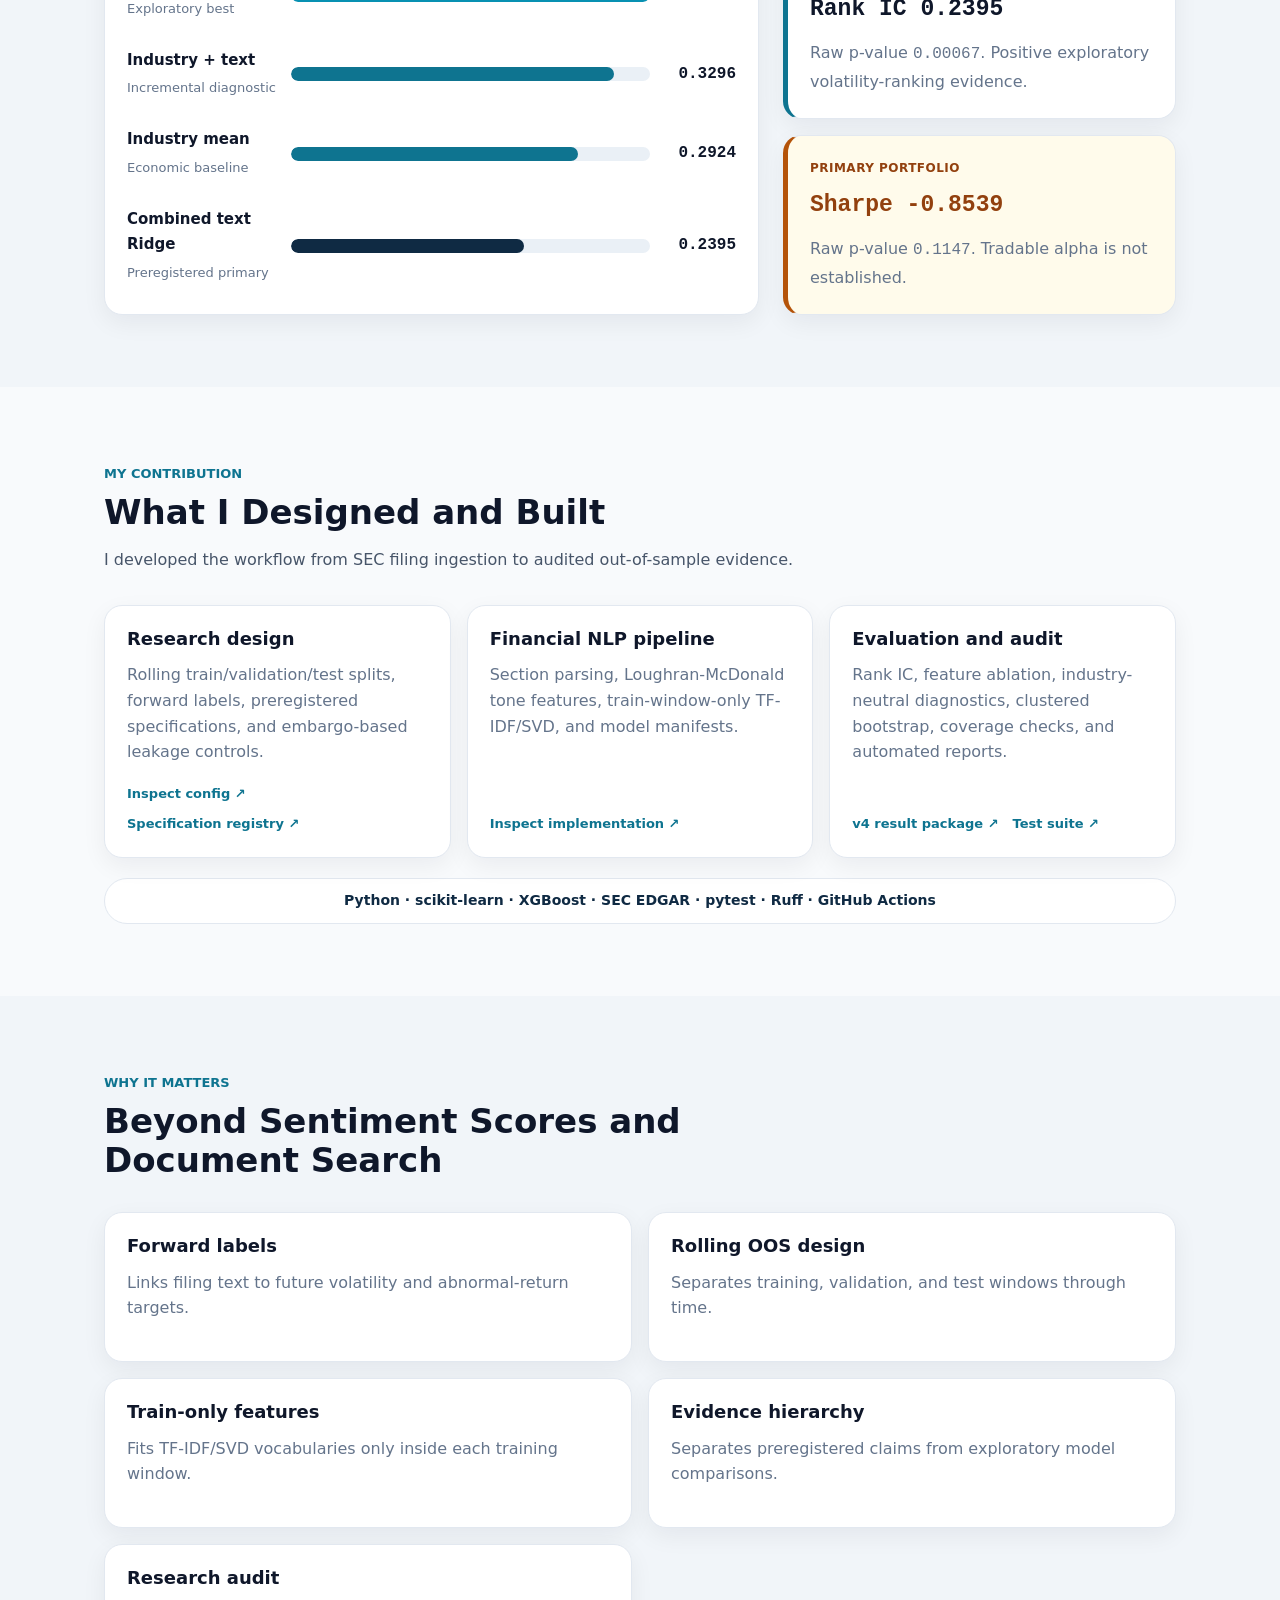
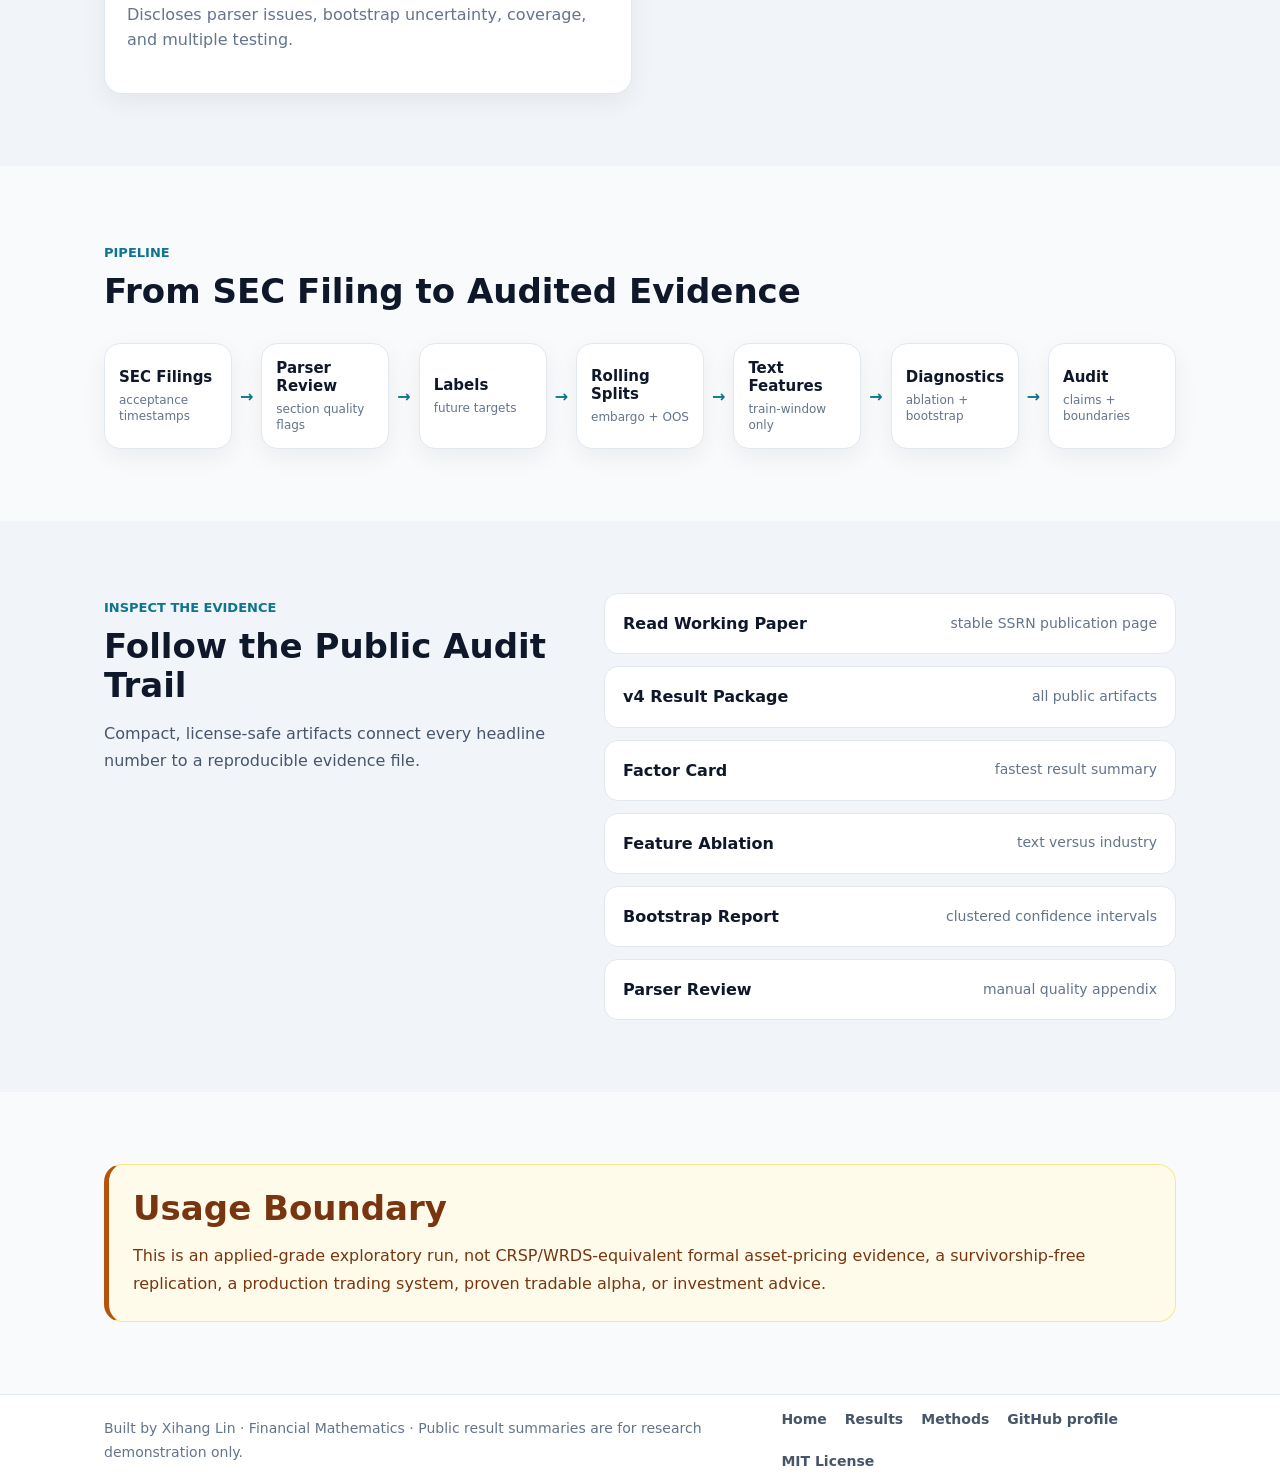
==== commit 12c282f1: "Preserve UTF-8 website content" ====
--- a/website/index.html
+++ b/website/index.html
@@ -36,7 +36,7 @@
           <a href="results.html">Results</a>
           <a href="methods.html">Methods & Audit</a>
           <a href="results.html#reproducibility">Run Locally</a>
-          <a href="https://github.com/uiclxh/financial-10k-text-agent">GitHub ?</a>
+          <a href="https://github.com/uiclxh/financial-10k-text-agent">GitHub ↗</a>
         </nav>
         <div class="language-switch" aria-label="Language switch">
           <a class="switch-option is-active" href="index.html" lang="en">English</a>
@@ -50,9 +50,9 @@
         <div class="container">
           <div class="hero-grid">
             <div class="hero-copy">
-              <span class="badge">Applied financial NLP ? v4 evidence</span>
+              <span class="badge">Applied financial NLP · v4 evidence</span>
               <h1>Financial 10-K Text Agent</h1>
-              <p class="hero-hook">10-K text ranks future volatility ? but does not prove tradable alpha.</p>
+              <p class="hero-hook">10-K text ranks future volatility — but does not prove tradable alpha.</p>
               <p class="hero-subtitle">An auditable financial NLP pipeline for testing whether SEC 10-K disclosures contain out-of-sample information about future 20-day realized volatility.</p>
               <div class="hero-cta" aria-label="Primary project actions">
                 <a class="btn btn-primary" href="results.html">View Results</a>
@@ -111,11 +111,11 @@
         <div class="container">
           <div class="section-header"><p class="eyebrow">My contribution</p><h2>What I Designed and Built</h2><p>I developed the workflow from SEC filing ingestion to audited out-of-sample evidence.</p></div>
           <div class="capability-card-grid contribution-cards">
-            <article class="capability-card"><strong>Research design</strong><p>Rolling train/validation/test splits, forward labels, preregistered specifications, and embargo-based leakage controls.</p><div class="evidence-links"><a class="evidence-link" href="https://github.com/uiclxh/financial-10k-text-agent/blob/main/configs/text_factor_lab/50_company_public_fmp_alpha_v4.yaml">Inspect config ?</a><a class="evidence-link" href="https://github.com/uiclxh/financial-10k-text-agent/blob/main/docs/results/50_company_public_fmp_alpha_2016_2025_v4/specification_registry.json">Specification registry ?</a></div></article>
-            <article class="capability-card"><strong>Financial NLP pipeline</strong><p>Section parsing, Loughran-McDonald tone features, train-window-only TF-IDF/SVD, and model manifests.</p><div class="evidence-links"><a class="evidence-link" href="https://github.com/uiclxh/financial-10k-text-agent/tree/main/src/text_factor_lab">Inspect implementation ?</a></div></article>
-            <article class="capability-card"><strong>Evaluation and audit</strong><p>Rank IC, feature ablation, industry-neutral diagnostics, clustered bootstrap, coverage checks, and automated reports.</p><div class="evidence-links"><a class="evidence-link" href="https://github.com/uiclxh/financial-10k-text-agent/tree/main/docs/results/50_company_public_fmp_alpha_2016_2025_v4">v4 result package ?</a><a class="evidence-link" href="https://github.com/uiclxh/financial-10k-text-agent/tree/main/tests">Test suite ?</a></div></article>
+            <article class="capability-card"><strong>Research design</strong><p>Rolling train/validation/test splits, forward labels, preregistered specifications, and embargo-based leakage controls.</p><div class="evidence-links"><a class="evidence-link" href="https://github.com/uiclxh/financial-10k-text-agent/blob/main/configs/text_factor_lab/50_company_public_fmp_alpha_v4.yaml">Inspect config ↗</a><a class="evidence-link" href="https://github.com/uiclxh/financial-10k-text-agent/blob/main/docs/results/50_company_public_fmp_alpha_2016_2025_v4/specification_registry.json">Specification registry ↗</a></div></article>
+            <article class="capability-card"><strong>Financial NLP pipeline</strong><p>Section parsing, Loughran-McDonald tone features, train-window-only TF-IDF/SVD, and model manifests.</p><div class="evidence-links"><a class="evidence-link" href="https://github.com/uiclxh/financial-10k-text-agent/tree/main/src/text_factor_lab">Inspect implementation ↗</a></div></article>
+            <article class="capability-card"><strong>Evaluation and audit</strong><p>Rank IC, feature ablation, industry-neutral diagnostics, clustered bootstrap, coverage checks, and automated reports.</p><div class="evidence-links"><a class="evidence-link" href="https://github.com/uiclxh/financial-10k-text-agent/tree/main/docs/results/50_company_public_fmp_alpha_2016_2025_v4">v4 result package ↗</a><a class="evidence-link" href="https://github.com/uiclxh/financial-10k-text-agent/tree/main/tests">Test suite ↗</a></div></article>
           </div>
-          <p class="tech-stack">Python ? scikit-learn ? XGBoost ? SEC EDGAR ? pytest ? Ruff ? GitHub Actions</p>
+          <p class="tech-stack">Python · scikit-learn · XGBoost · SEC EDGAR · pytest · Ruff · GitHub Actions</p>
         </div>
       </section>
 
@@ -135,7 +135,7 @@
         <div class="container">
           <div class="section-header"><p class="eyebrow">Pipeline</p><h2>From SEC Filing to Audited Evidence</h2></div>
           <div class="pipeline-flow" aria-label="Research pipeline">
-            <div class="pipeline-node"><strong>SEC Filings</strong><span>acceptance timestamps</span></div><div class="pipeline-arrow" aria-hidden="true">?</div><div class="pipeline-node"><strong>Parser Review</strong><span>section quality flags</span></div><div class="pipeline-arrow" aria-hidden="true">?</div><div class="pipeline-node"><strong>Labels</strong><span>future targets</span></div><div class="pipeline-arrow" aria-hidden="true">?</div><div class="pipeline-node"><strong>Rolling Splits</strong><span>embargo + OOS</span></div><div class="pipeline-arrow" aria-hidden="true">?</div><div class="pipeline-node"><strong>Text Features</strong><span>train-window only</span></div><div class="pipeline-arrow" aria-hidden="true">?</div><div class="pipeline-node"><strong>Diagnostics</strong><span>ablation + bootstrap</span></div><div class="pipeline-arrow" aria-hidden="true">?</div><div class="pipeline-node"><strong>Audit</strong><span>claims + boundaries</span></div>
+            <div class="pipeline-node"><strong>SEC Filings</strong><span>acceptance timestamps</span></div><div class="pipeline-arrow" aria-hidden="true">→</div><div class="pipeline-node"><strong>Parser Review</strong><span>section quality flags</span></div><div class="pipeline-arrow" aria-hidden="true">→</div><div class="pipeline-node"><strong>Labels</strong><span>future targets</span></div><div class="pipeline-arrow" aria-hidden="true">→</div><div class="pipeline-node"><strong>Rolling Splits</strong><span>embargo + OOS</span></div><div class="pipeline-arrow" aria-hidden="true">→</div><div class="pipeline-node"><strong>Text Features</strong><span>train-window only</span></div><div class="pipeline-arrow" aria-hidden="true">→</div><div class="pipeline-node"><strong>Diagnostics</strong><span>ablation + bootstrap</span></div><div class="pipeline-arrow" aria-hidden="true">→</div><div class="pipeline-node"><strong>Audit</strong><span>claims + boundaries</span></div>
           </div>
         </div>
       </section>
@@ -150,7 +150,7 @@
 
     <footer class="site-footer">
       <div class="container footer-inner">
-        <p>Built by Xihang Lin ? Financial Mathematics ? Public result summaries are for research demonstration only.</p>
+        <p>Built by Xihang Lin · Financial Mathematics · Public result summaries are for research demonstration only.</p>
         <nav class="footer-links" aria-label="Footer navigation">
           <a href="index.html">Home</a>
           <a href="results.html">Results</a>
